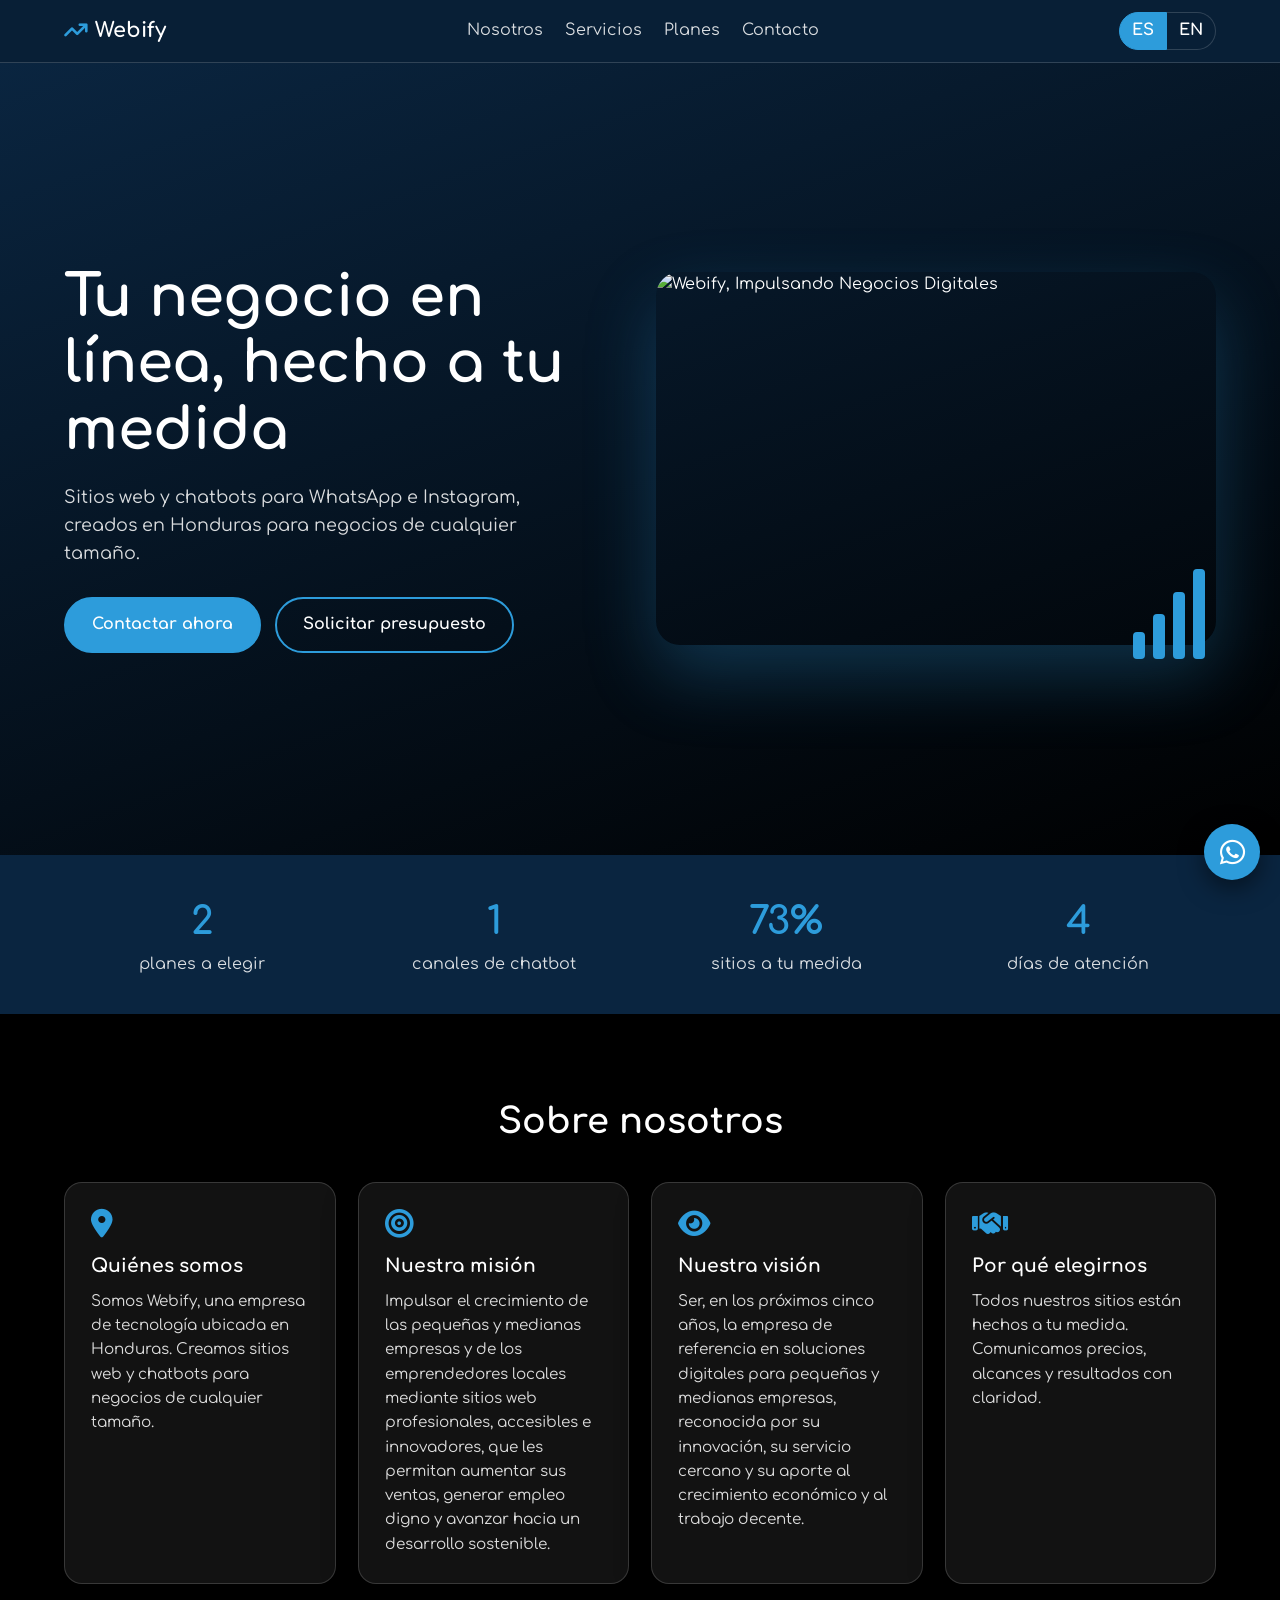
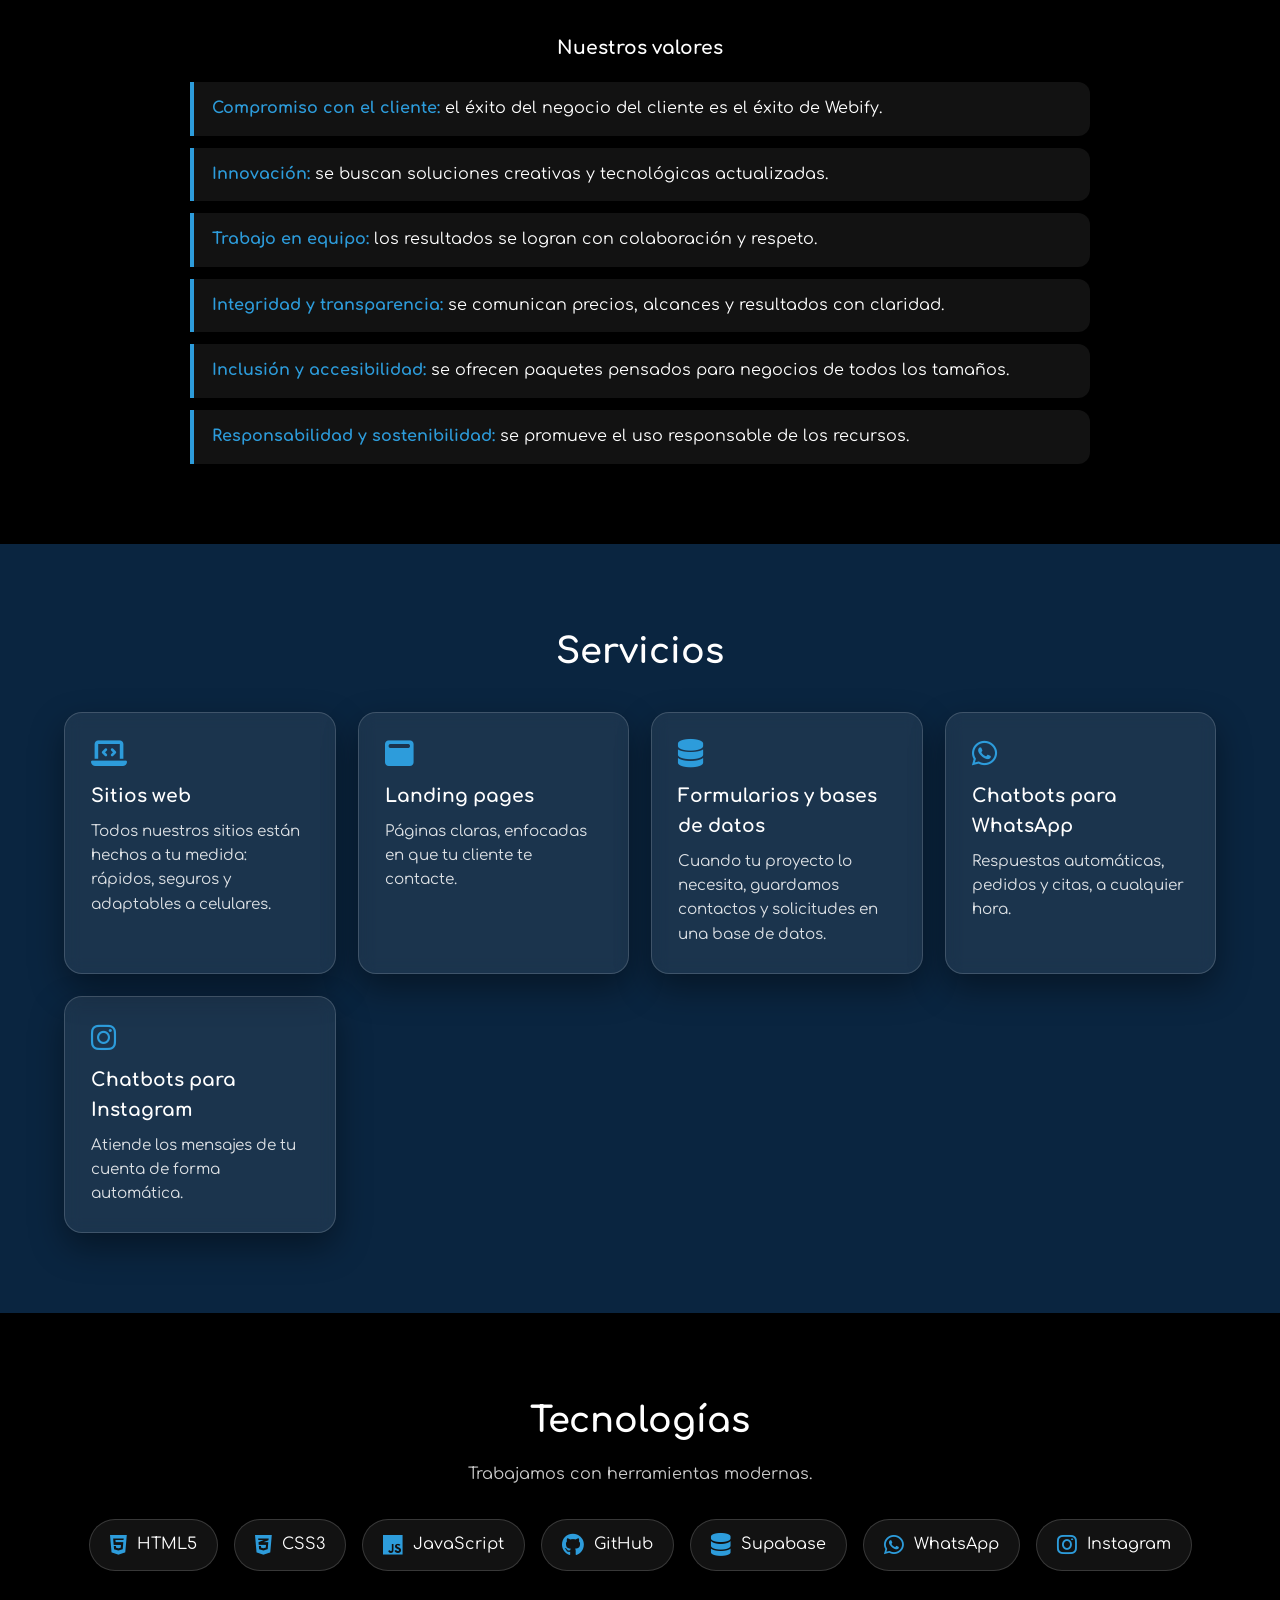
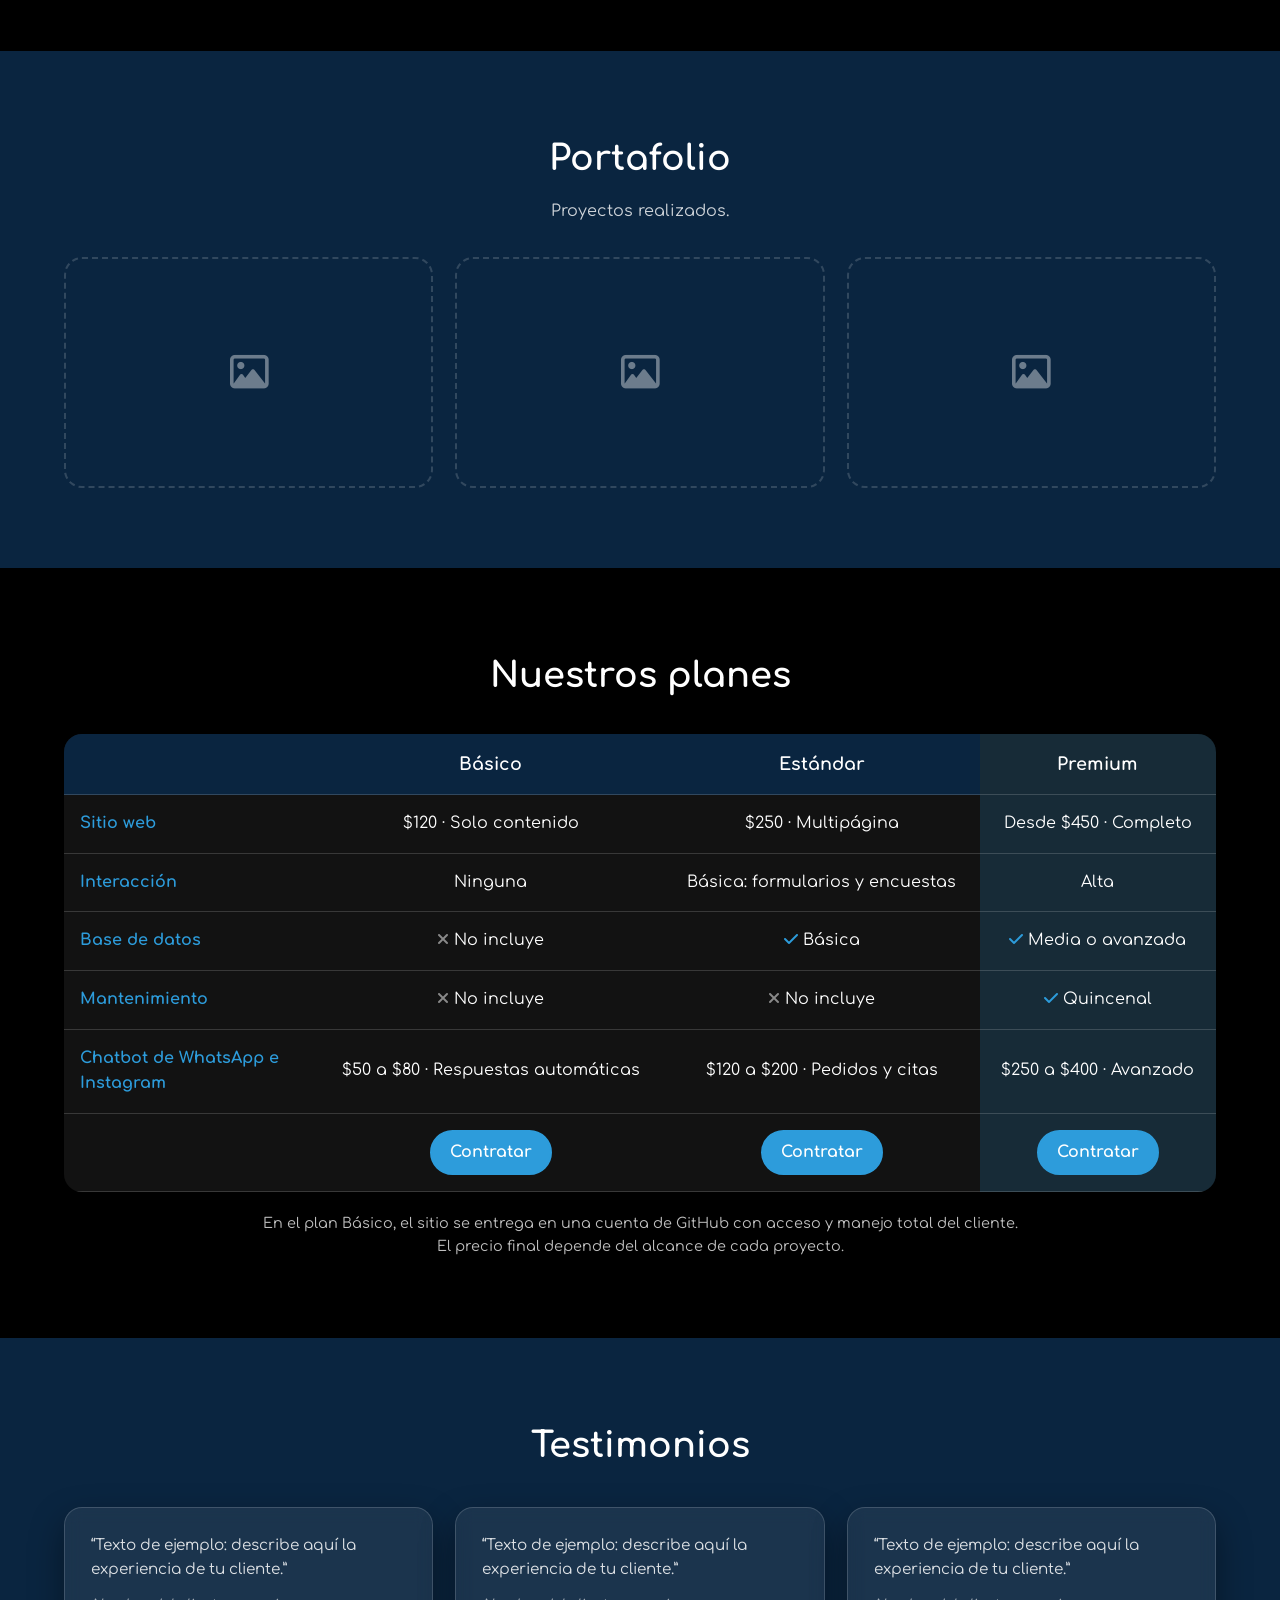
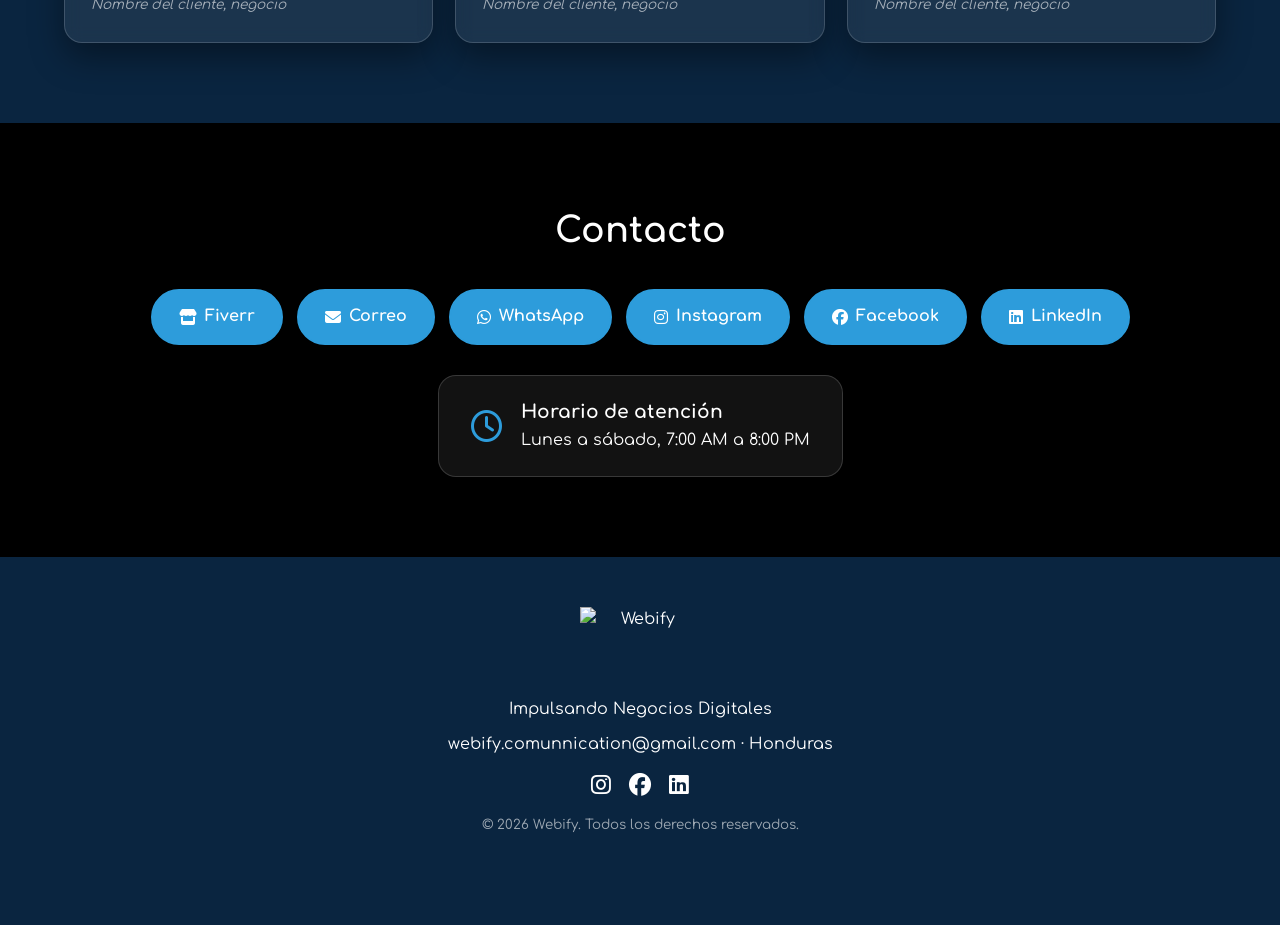
==== index.html @ 051284b3 "Add files via upload" ====
<!DOCTYPE html>
<html lang="es">
<head>
<meta charset="utf-8">
<meta name="viewport" content="width=device-width, initial-scale=1">
<title>Webify | Sitios web y chatbots en Honduras</title>
<meta name="description" content="Webify crea sitios web a tu medida y chatbots para WhatsApp e Instagram. Empresa ubicada en Honduras.">
<link rel="preconnect" href="https://fonts.googleapis.com">
<link href="https://fonts.googleapis.com/css2?family=Comfortaa:wght@400;600;700&display=swap" rel="stylesheet">
<link rel="stylesheet" href="https://cdnjs.cloudflare.com/ajax/libs/font-awesome/6.5.1/css/all.min.css">
<link rel="stylesheet" href="style.css">
</head>
<body>

<header class="nav">
  <a href="#inicio" class="brand">
    <!-- LOGO SECUNDARIO: reemplazar por assets/logo-small.png (fondo transparente) -->
    <i class="fa-solid fa-arrow-trend-up"></i> Webify
  </a>
  <nav>
    <a href="#nosotros" data-i="n1">Nosotros</a>
    <a href="#servicios" data-i="n2">Servicios</a>
    <a href="#planes" data-i="n3">Planes</a>
    <a href="#contacto" data-i="n4">Contacto</a>
  </nav>
  <div class="lang" role="group" aria-label="Idioma / Language">
    <button data-lang="es" class="on">ES</button><button data-lang="en">EN</button>
  </div>
</header>

<main>
<!-- HERO -->
<section id="inicio" class="hero">
  <div class="hero-text">
    <h1 data-i="h1">Tu negocio en línea, hecho a tu medida</h1>
    <p data-i="h2">Sitios web y chatbots para WhatsApp e Instagram, creados en Honduras para negocios de cualquier tamaño.</p>
    <div class="cta">
      <a class="btn" href="#contacto" data-i="b1">Contactar ahora</a>
      <a class="btn ghost" href="#planes" data-i="b2">Solicitar presupuesto</a>
    </div>
  </div>
  <div class="hero-art">
    <!-- LOGO PRINCIPAL: reemplazar assets/logo.png si cambia el logo -->
    <img class="logo float" src="assets/logo.png" alt="Webify, Impulsando Negocios Digitales" width="560" height="373">
    <div class="bars" aria-hidden="true"><i></i><i></i><i></i><i></i></div>
    <!-- IMAGEN PROMOCIONAL: opcional, colocar en assets/promo.png -->
  </div>
</section>

<section class="stats">
  <div><b data-count="3">0</b><span data-i="c1">planes a elegir</span></div>
  <div><b data-count="2">0</b><span data-i="c2">canales de chatbot</span></div>
  <div><b data-count="100" data-suf="%">0</b><span data-i="c3">sitios a tu medida</span></div>
  <div><b data-count="6">0</b><span data-i="c4">días de atención</span></div>
</section>

<!-- SOBRE NOSOTROS -->
<section id="nosotros" class="sec">
  <h2 data-i="a0">Sobre nosotros</h2>
  <div class="grid">
    <article class="card glass reveal"><i class="fa-solid fa-location-dot"></i><h3 data-i="a1">Quiénes somos</h3><p data-i="a1p">Somos Webify, una empresa de tecnología ubicada en Honduras. Creamos sitios web y chatbots para negocios de cualquier tamaño.</p></article>
    <article class="card glass reveal"><i class="fa-solid fa-bullseye"></i><h3 data-i="a2">Nuestra misión</h3><p data-i="a2p">Impulsar el crecimiento de las pequeñas y medianas empresas y de los emprendedores locales mediante sitios web profesionales, accesibles e innovadores, que les permitan aumentar sus ventas, generar empleo digno y avanzar hacia un desarrollo sostenible.</p></article>
    <article class="card glass reveal"><i class="fa-solid fa-eye"></i><h3 data-i="a3">Nuestra visión</h3><p data-i="a3p">Ser, en los próximos cinco años, la empresa de referencia en soluciones digitales para pequeñas y medianas empresas, reconocida por su innovación, su servicio cercano y su aporte al crecimiento económico y al trabajo decente.</p></article>
    <article class="card glass reveal"><i class="fa-solid fa-handshake"></i><h3 data-i="a4">Por qué elegirnos</h3><p data-i="a4p">Todos nuestros sitios están hechos a tu medida. Comunicamos precios, alcances y resultados con claridad.</p></article>
  </div>
  <h3 class="sub" data-i="v0">Nuestros valores</h3>
  <ul class="values reveal">
    <li data-i="v1"><b>Compromiso con el cliente:</b> el éxito del negocio del cliente es el éxito de Webify.</li>
    <li data-i="v2"><b>Innovación:</b> se buscan soluciones creativas y tecnológicas actualizadas.</li>
    <li data-i="v3"><b>Trabajo en equipo:</b> los resultados se logran con colaboración y respeto.</li>
    <li data-i="v4"><b>Integridad y transparencia:</b> se comunican precios, alcances y resultados con claridad.</li>
    <li data-i="v5"><b>Inclusión y accesibilidad:</b> se ofrecen paquetes pensados para negocios de todos los tamaños.</li>
    <li data-i="v6"><b>Responsabilidad y sostenibilidad:</b> se promueve el uso responsable de los recursos.</li>
  </ul>
</section>

<!-- SERVICIOS -->
<section id="servicios" class="sec alt">
  <h2 data-i="s0">Servicios</h2>
  <div class="grid">
    <article class="card glass reveal"><i class="fa-solid fa-laptop-code"></i><h3 data-i="s1">Sitios web</h3><p data-i="s1p">Todos nuestros sitios están hechos a tu medida: rápidos, seguros y adaptables a celulares.</p></article>
    <article class="card glass reveal"><i class="fa-solid fa-window-maximize"></i><h3 data-i="s2">Landing pages</h3><p data-i="s2p">Páginas claras, enfocadas en que tu cliente te contacte.</p></article>
    <article class="card glass reveal"><i class="fa-solid fa-database"></i><h3 data-i="s3">Formularios y bases de datos</h3><p data-i="s3p">Cuando tu proyecto lo necesita, guardamos contactos y solicitudes en una base de datos.</p></article>
    <article class="card glass reveal"><i class="fa-brands fa-whatsapp"></i><h3 data-i="s4">Chatbots para WhatsApp</h3><p data-i="s4p">Respuestas automáticas, pedidos y citas, a cualquier hora.</p></article>
    <article class="card glass reveal"><i class="fa-brands fa-instagram"></i><h3 data-i="s5">Chatbots para Instagram</h3><p data-i="s5p">Atiende los mensajes de tu cuenta de forma automática.</p></article>
  </div>
</section>

<!-- TECNOLOGÍAS -->
<section class="sec">
  <h2 data-i="t0">Tecnologías</h2>
  <p class="lead" data-i="t1">Trabajamos con herramientas modernas.</p>
  <div class="tech reveal">
    <span><i class="fa-brands fa-html5"></i>HTML5</span><span><i class="fa-brands fa-css3-alt"></i>CSS3</span>
    <span><i class="fa-brands fa-js"></i>JavaScript</span><span><i class="fa-brands fa-github"></i>GitHub</span>
    <span><i class="fa-solid fa-database"></i>Supabase</span><span><i class="fa-brands fa-whatsapp"></i>WhatsApp</span>
    <span><i class="fa-brands fa-instagram"></i>Instagram</span>
  </div>
</section>

<!-- PORTAFOLIO -->
<section class="sec alt">
  <h2 data-i="p0">Portafolio</h2>
  <p class="lead" data-i="p1">Proyectos realizados.</p>
  <div class="grid g3">
    <!-- CAPTURAS DE PANTALLA: reemplazar assets/project1.png, project2.png, project3.png -->
    <figure class="shot reveal"><i class="fa-regular fa-image"></i><img src="assets/project1.png" alt="Proyecto 1" loading="lazy" onerror="this.remove()"></figure>
    <figure class="shot reveal"><i class="fa-regular fa-image"></i><img src="assets/project2.png" alt="Proyecto 2" loading="lazy" onerror="this.remove()"></figure>
    <figure class="shot reveal"><i class="fa-regular fa-image"></i><img src="assets/project3.png" alt="Proyecto 3" loading="lazy" onerror="this.remove()"></figure>
  </div>
</section>

<!-- PLANES -->
<section id="planes" class="sec">
  <h2 data-i="pl0">Nuestros planes</h2>
  <div class="scroll reveal">
  <table class="plans">
    <thead><tr><th></th><th data-i="pb">Básico</th><th data-i="ps">Estándar</th><th data-i="pp">Premium</th></tr></thead>
    <tbody>
      <tr><th data-i="r1">Sitio web</th><td data-i="r11">$120 · Solo contenido</td><td data-i="r12">$250 · Multipágina</td><td data-i="r13">Desde $450 · Completo</td></tr>
      <tr><th data-i="r2">Interacción</th><td data-i="r21">Ninguna</td><td data-i="r22">Básica: formularios y encuestas</td><td data-i="r23">Alta</td></tr>
      <tr><th data-i="r3">Base de datos</th><td data-i="r31"><i class="fa-solid fa-xmark"></i> No incluye</td><td data-i="r32"><i class="fa-solid fa-check"></i> Básica</td><td data-i="r33"><i class="fa-solid fa-check"></i> Media o avanzada</td></tr>
      <tr><th data-i="r4">Mantenimiento</th><td data-i="r41"><i class="fa-solid fa-xmark"></i> No incluye</td><td data-i="r42"><i class="fa-solid fa-xmark"></i> No incluye</td><td data-i="r43"><i class="fa-solid fa-check"></i> Quincenal</td></tr>
      <tr><th data-i="r5">Chatbot de WhatsApp e Instagram</th><td data-i="r51">$50 a $80 · Respuestas automáticas</td><td data-i="r52">$120 a $200 · Pedidos y citas</td><td data-i="r53">$250 a $400 · Avanzado</td></tr>
      <tr><th></th><td><a class="btn sm" href="https://www.fiverr.com/webify_hn" data-i="hire">Contratar</a></td><td><a class="btn sm" href="https://www.fiverr.com/webify_hn" data-i="hire">Contratar</a></td><td><a class="btn sm" href="https://www.fiverr.com/webify_hn" data-i="hire">Contratar</a></td></tr>
    </tbody>
  </table>
  </div>
  <p class="note" data-i="pn">En el plan Básico, el sitio se entrega en una cuenta de GitHub con acceso y manejo total del cliente. El precio final depende del alcance de cada proyecto.</p>
</section>

<!-- TESTIMONIOS: reemplazar por testimonios reales -->
<section class="sec alt">
  <h2 data-i="q0">Testimonios</h2>
  <div class="grid g3">
    <blockquote class="card glass reveal"><p data-i="q1">“Texto de ejemplo: describe aquí la experiencia de tu cliente.”</p><cite>Nombre del cliente, negocio</cite></blockquote>
    <blockquote class="card glass reveal"><p data-i="q1">“Texto de ejemplo: describe aquí la experiencia de tu cliente.”</p><cite>Nombre del cliente, negocio</cite></blockquote>
    <blockquote class="card glass reveal"><p data-i="q1">“Texto de ejemplo: describe aquí la experiencia de tu cliente.”</p><cite>Nombre del cliente, negocio</cite></blockquote>
  </div>
</section>

<!-- CONTACTO -->
<section id="contacto" class="sec">
  <h2 data-i="k0">Contacto</h2>
  <div class="links reveal">
    <!-- Reemplazar los enlaces marcados con XXXX o "usuario" -->
    <a class="btn" href="https://www.fiverr.com/webify_hn"><i class="fa-solid fa-store"></i> Fiverr</a>
    <a class="btn" href="mailto:webify.comunnication@gmail.com"><i class="fa-solid fa-envelope"></i> Correo</a>
    <a class="btn" href="https://wa.me/XXXXXXXXXX"><i class="fa-brands fa-whatsapp"></i> WhatsApp</a>
    <a class="btn" href="https://instagram.com/usuario"><i class="fa-brands fa-instagram"></i> Instagram</a>
    <a class="btn" href="https://facebook.com/usuario"><i class="fa-brands fa-facebook"></i> Facebook</a>
    <a class="btn" href="https://linkedin.com/company/usuario"><i class="fa-brands fa-linkedin"></i> LinkedIn</a>
  </div>
  <div class="hours glass reveal"><i class="fa-regular fa-clock"></i><div><h3 data-i="k1">Horario de atención</h3><p data-i="k2">Lunes a sábado, 7:00 AM a 8:00 PM</p></div></div>
</section>
</main>

<footer>
  <img src="assets/logo.png" alt="Webify" width="120" height="80">
  <p data-i="f1">Impulsando Negocios Digitales</p>
  <p>webify.comunnication@gmail.com · Honduras</p>
  <p class="soc"><a href="https://instagram.com/usuario" aria-label="Instagram"><i class="fa-brands fa-instagram"></i></a><a href="https://facebook.com/usuario" aria-label="Facebook"><i class="fa-brands fa-facebook"></i></a><a href="https://linkedin.com/company/usuario" aria-label="LinkedIn"><i class="fa-brands fa-linkedin"></i></a></p>
  <small data-i="f2">© 2026 Webify. Todos los derechos reservados.</small>
</footer>

<a class="wa" href="https://wa.me/XXXXXXXXXX" aria-label="WhatsApp"><i class="fa-brands fa-whatsapp"></i></a>
<button id="top" aria-label="Volver arriba"><i class="fa-solid fa-chevron-up"></i></button>
<script src="script.js"></script>
</body>
</html>
---- style.css ----
/* Webify | paleta: negro, azul oscuro, azul claro, blanco */
:root { --black:#000000; --navy:#0A2540; --blue:#2D9CDB; --white:#FFFFFF; --glass:rgba(255,255,255,.07); --line:rgba(255,255,255,.16); }
* { box-sizing:border-box; margin:0; padding:0; }
html { scroll-behavior:smooth; scroll-padding-top:70px; }
body { font-family:'Comfortaa',sans-serif; background:var(--black); color:var(--white); line-height:1.6; overflow-x:hidden; }
img { max-width:100%; height:auto; display:block; }
a { color:inherit; text-decoration:none; }
:focus-visible { outline:3px solid var(--blue); outline-offset:3px; }

/* Barra superior */
.nav { position:sticky; top:0; z-index:50; display:flex; align-items:center; justify-content:space-between; gap:16px; padding:12px 5%; background:rgba(10,37,64,.85); backdrop-filter:blur(10px); border-bottom:1px solid var(--line); }
.brand { font-weight:700; font-size:1.3rem; display:flex; align-items:center; gap:8px; }
.brand i { color:var(--blue); }
.nav nav { display:flex; gap:22px; }
.nav nav a { opacity:.85; transition:color .2s, opacity .2s; }
.nav nav a:hover { color:var(--blue); opacity:1; }
.lang button { font:inherit; font-weight:700; background:none; color:var(--white); border:1px solid var(--line); padding:5px 12px; cursor:pointer; transition:background .2s; }
.lang button:first-child { border-radius:20px 0 0 20px; } .lang button:last-child { border-radius:0 20px 20px 0; border-left:0; }
.lang .on, .lang button:hover { background:var(--blue); border-color:var(--blue); }

/* Hero: las barras del logo suben una sola vez al cargar */
.hero { display:grid; grid-template-columns:1.1fr 1fr; align-items:center; gap:40px; min-height:88vh; padding:60px 5%; background:linear-gradient(160deg,var(--navy) 0%,var(--black) 100%); }
.hero h1 { font-size:clamp(2rem,4.6vw,3.6rem); line-height:1.15; margin-bottom:20px; }
.hero p { max-width:52ch; font-size:1.1rem; opacity:.85; margin-bottom:30px; }
.cta { display:flex; flex-wrap:wrap; gap:14px; }
.hero-art { position:relative; display:flex; justify-content:center; }
.logo { border-radius:24px; box-shadow:0 30px 70px rgba(45,156,219,.28); }
.float { animation:float 6s ease-in-out infinite; }
@keyframes float { 50% { transform:translateY(-12px); } }
.bars { position:absolute; right:2%; bottom:-14px; display:flex; align-items:flex-end; gap:8px; height:90px; }
.bars i { width:12px; background:var(--blue); border-radius:4px; transform-origin:bottom; animation:rise 1.2s cubic-bezier(.2,.8,.2,1) backwards; }
.bars i:nth-child(1){height:30%;animation-delay:.2s} .bars i:nth-child(2){height:50%;animation-delay:.4s} .bars i:nth-child(3){height:75%;animation-delay:.6s} .bars i:nth-child(4){height:100%;animation-delay:.8s}
@keyframes rise { from { transform:scaleY(0); } }

/* Botones */
.btn { display:inline-flex; align-items:center; gap:8px; padding:13px 26px; border-radius:30px; font-weight:700; background:var(--blue); color:var(--white); border:2px solid var(--blue); transition:transform .2s, box-shadow .2s, background .2s; }
.btn:hover { transform:translateY(-3px); box-shadow:0 10px 24px rgba(45,156,219,.4); }
.btn.ghost { background:transparent; } .btn.ghost:hover { background:var(--blue); }
.btn.sm { padding:8px 18px; }

/* Cifras */
.stats { display:grid; grid-template-columns:repeat(4,1fr); gap:16px; padding:36px 5%; background:var(--navy); text-align:center; }
.stats b { display:block; font-size:2.4rem; color:var(--blue); }
.stats span { opacity:.85; }

/* Secciones */
.sec { padding:80px 5%; } .sec.alt { background:var(--navy); }
.sec h2 { font-size:clamp(1.6rem,3vw,2.2rem); margin-bottom:12px; text-align:center; }
.lead { text-align:center; opacity:.8; margin-bottom:32px; }
.sub { margin:50px 0 18px; text-align:center; }
.grid { display:grid; grid-template-columns:repeat(auto-fit,minmax(250px,1fr)); gap:22px; margin-top:32px; }
.grid.g3 { grid-template-columns:repeat(auto-fit,minmax(280px,1fr)); }
.glass { background:var(--glass); border:1px solid var(--line); border-radius:18px; backdrop-filter:blur(8px); }
.card { padding:26px; box-shadow:0 14px 34px rgba(0,0,0,.4); transition:transform .25s, border-color .25s; }
.card:hover { transform:translateY(-6px); border-color:var(--blue); }
.card > i { font-size:1.8rem; color:var(--blue); margin-bottom:14px; }
.card h3 { margin-bottom:8px; } .card p, .card cite { opacity:.85; font-size:.95rem; }
.card cite { display:block; margin-top:12px; font-size:.85rem; opacity:.6; }
.values { list-style:none; max-width:900px; margin:0 auto; display:grid; gap:12px; }
.values li { padding:14px 18px; border-left:4px solid var(--blue); background:var(--glass); border-radius:0 12px 12px 0; }
.values b { color:var(--blue); }

/* Tecnologías y portafolio */
.tech { display:flex; flex-wrap:wrap; justify-content:center; gap:16px; }
.tech span { display:flex; align-items:center; gap:10px; padding:12px 20px; border:1px solid var(--line); border-radius:30px; background:var(--glass); transition:transform .2s; }
.tech span:hover { transform:scale(1.07); } .tech i { color:var(--blue); font-size:1.4rem; }
.shot { position:relative; aspect-ratio:16/10; border:2px dashed var(--line); border-radius:18px; overflow:hidden; display:grid; place-items:center; }
.shot > i { font-size:2.4rem; opacity:.4; } .shot img { position:absolute; inset:0; width:100%; height:100%; object-fit:cover; transition:transform .4s; }
.shot:hover img { transform:scale(1.05); }

/* Tabla de planes */
.scroll { overflow-x:auto; margin-top:30px; }
.plans { width:100%; min-width:680px; border-collapse:collapse; background:var(--glass); border-radius:18px; overflow:hidden; }
.plans th, .plans td { padding:16px; border-bottom:1px solid var(--line); text-align:center; }
.plans thead th { background:var(--navy); font-size:1.1rem; }
.plans tbody th { text-align:left; color:var(--blue); width:22%; }
.plans .fa-check { color:var(--blue); } .plans .fa-xmark { opacity:.5; }
.plans td:nth-child(4), .plans thead th:nth-child(4) { background:rgba(45,156,219,.18); }
.note { max-width:760px; margin:20px auto 0; text-align:center; opacity:.75; font-size:.9rem; }

/* Contacto */
.links { display:flex; flex-wrap:wrap; justify-content:center; gap:14px; margin:30px 0; }
.hours { display:flex; align-items:center; gap:18px; width:fit-content; margin:0 auto; padding:22px 32px; }
.hours > i { font-size:2rem; color:var(--blue); }

footer { text-align:center; padding:50px 5% 90px; background:var(--navy); display:grid; gap:10px; justify-items:center; }
footer small { opacity:.6; } .soc { display:flex; gap:18px; font-size:1.4rem; } .soc a:hover { color:var(--blue); }

/* Botones flotantes */
.wa { position:fixed; right:20px; bottom:20px; z-index:60; width:56px; height:56px; border-radius:50%; background:var(--blue); display:grid; place-items:center; font-size:1.8rem; box-shadow:0 8px 24px rgba(0,0,0,.5); transition:transform .2s; }
.wa:hover { transform:scale(1.1); }
#top { position:fixed; right:26px; bottom:90px; z-index:60; width:44px; height:44px; border-radius:50%; border:1px solid var(--line); background:var(--navy); color:var(--white); cursor:pointer; opacity:0; pointer-events:none; transition:opacity .3s; }
#top.show { opacity:1; pointer-events:auto; }

/* Aparición al hacer scroll */
.reveal { opacity:0; transform:translateY(24px); transition:opacity .7s, transform .7s; }
.reveal.in { opacity:1; transform:none; }

@media (max-width:820px) {
  .nav nav { display:none; }
  .hero { grid-template-columns:1fr; text-align:center; min-height:auto; } .hero p { margin-inline:auto; } .cta { justify-content:center; }
  .stats { grid-template-columns:repeat(2,1fr); }
}
@media (prefers-reduced-motion:reduce) {
  *, *::before, *::after { animation:none !important; transition:none !important; scroll-behavior:auto !important; }
  .reveal { opacity:1; transform:none; }
}
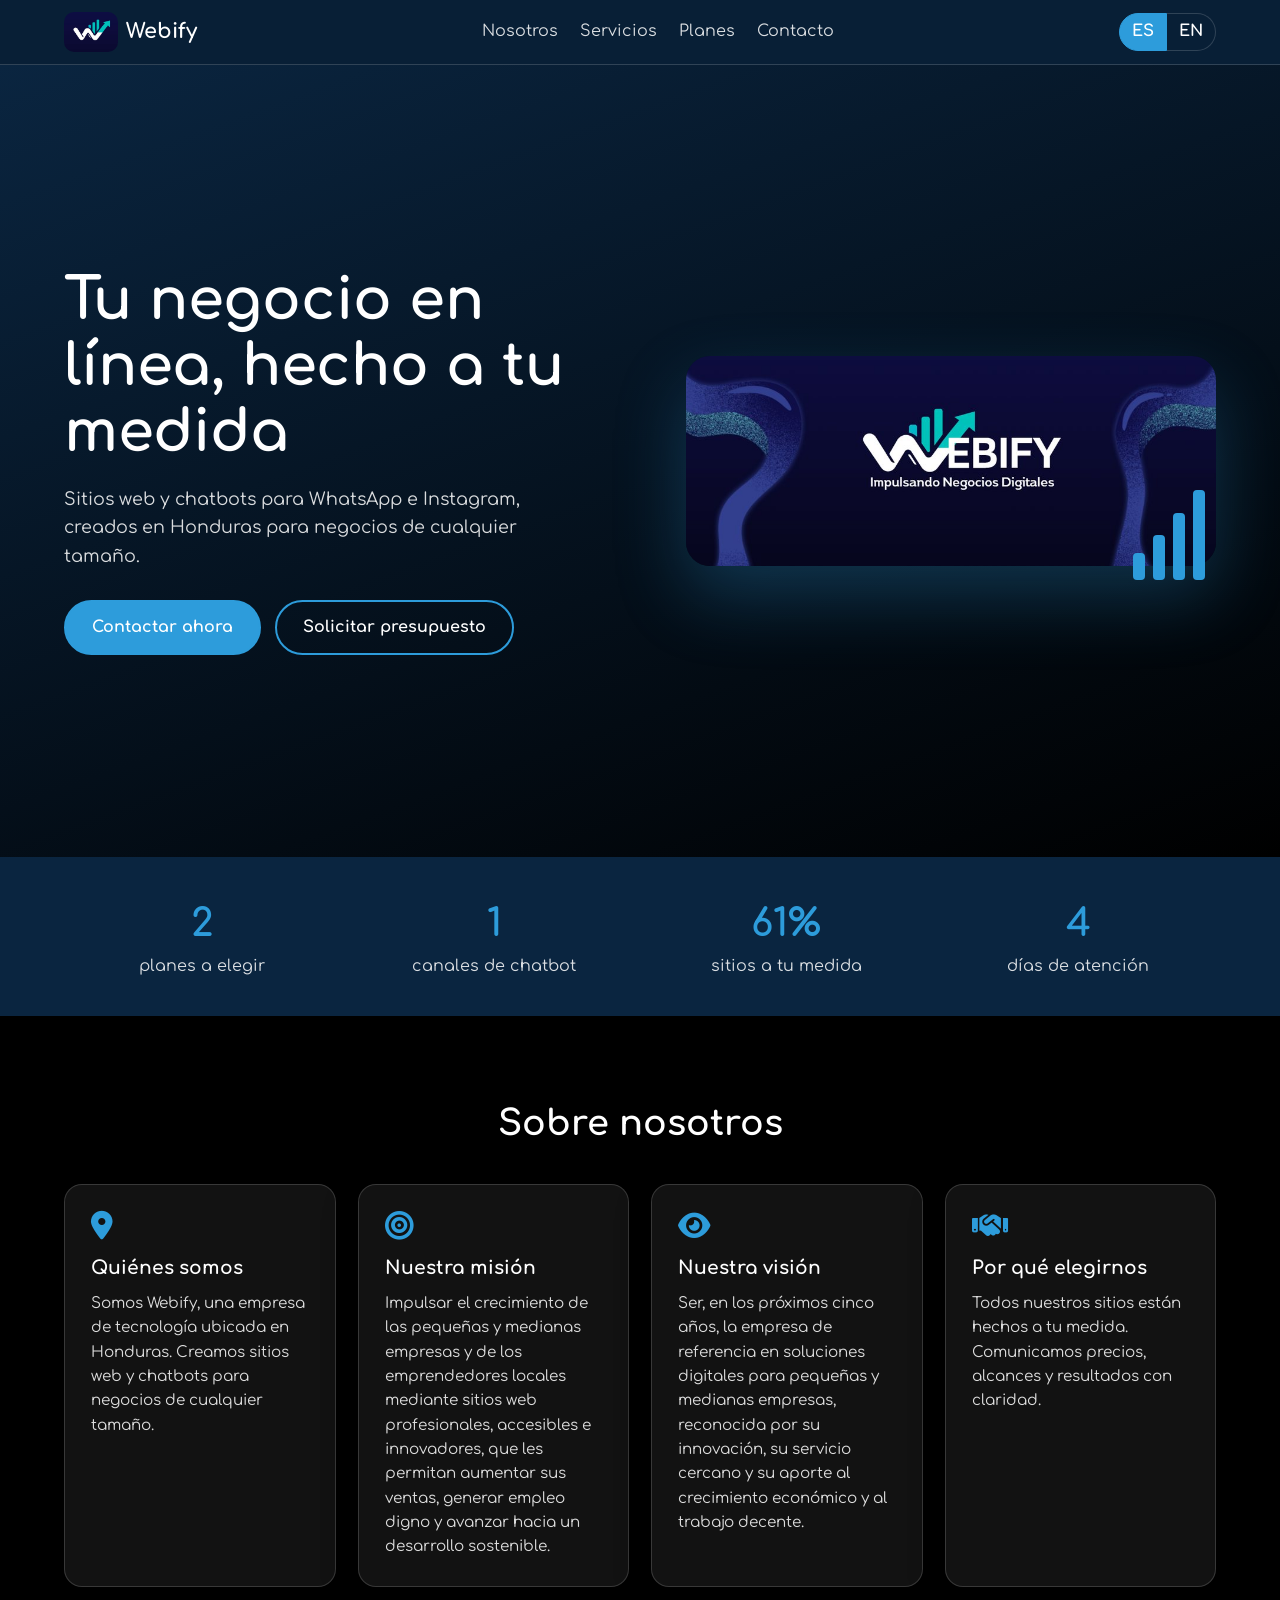
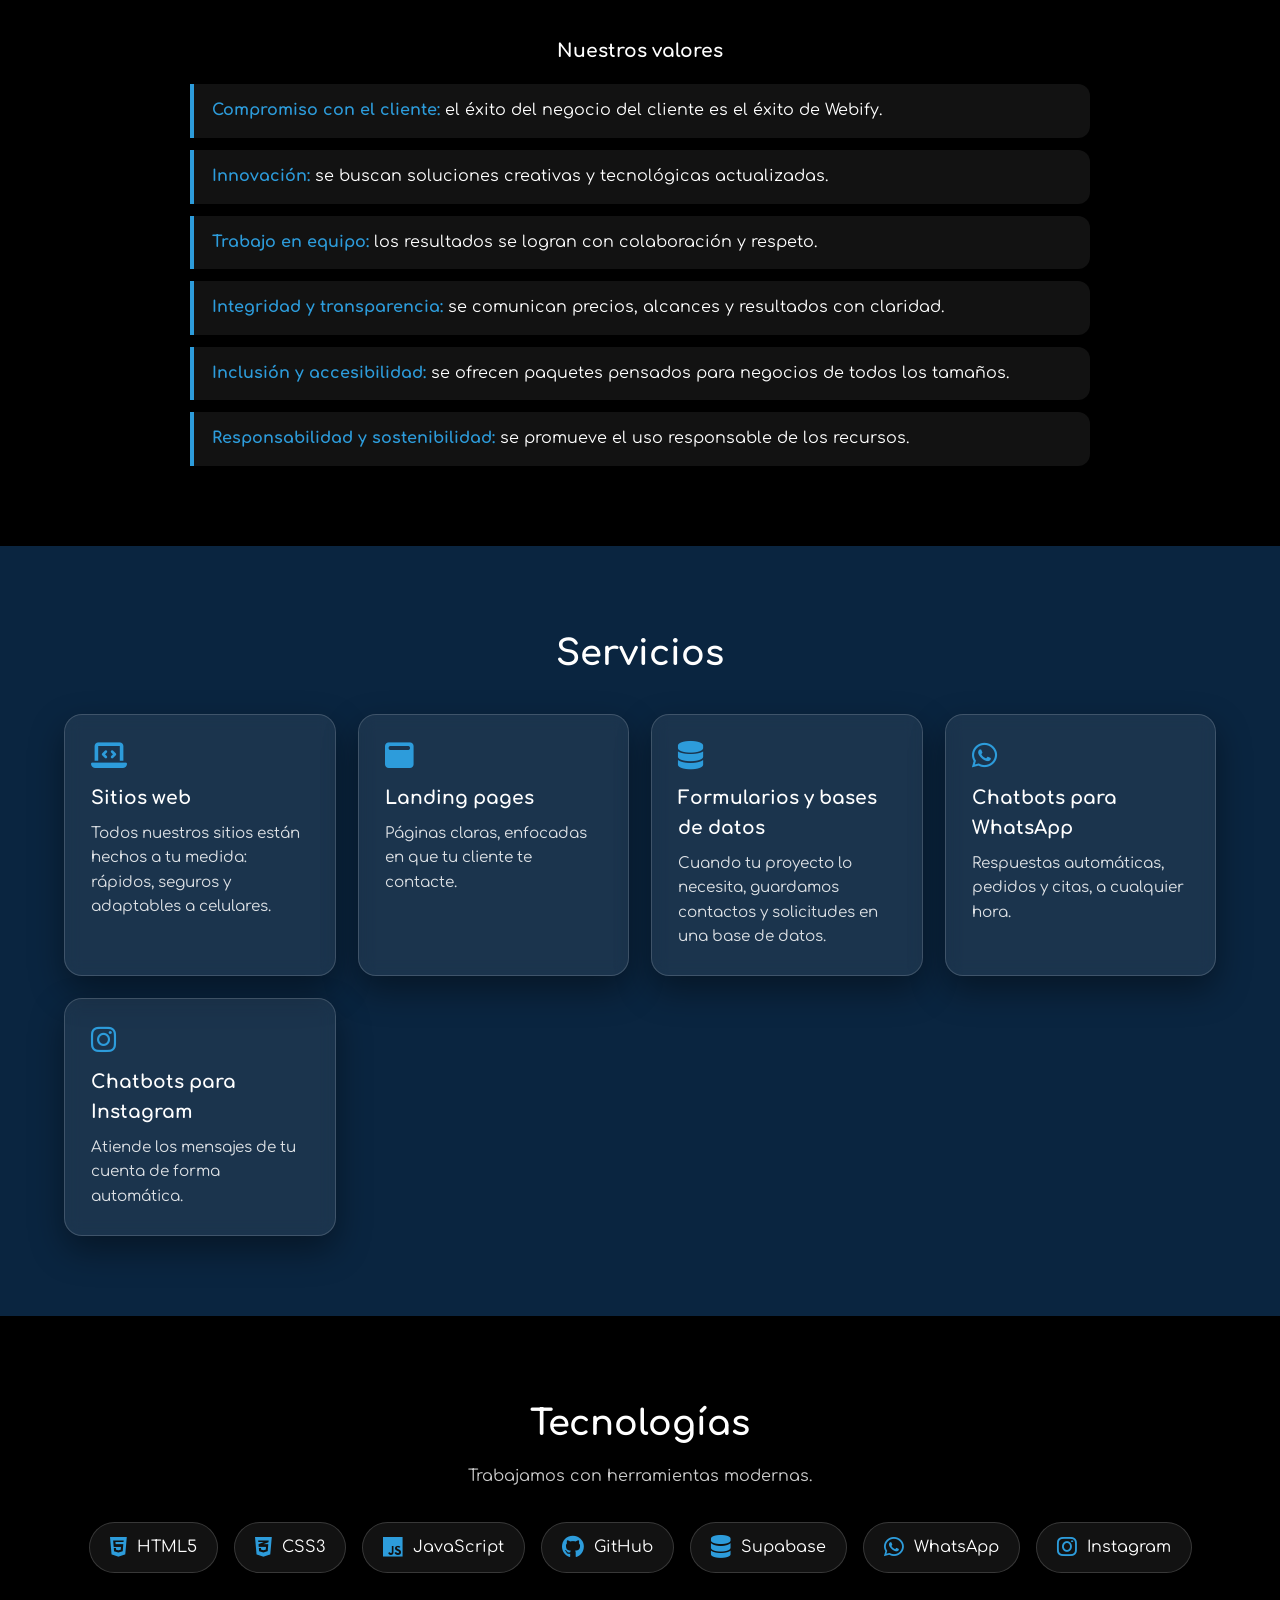
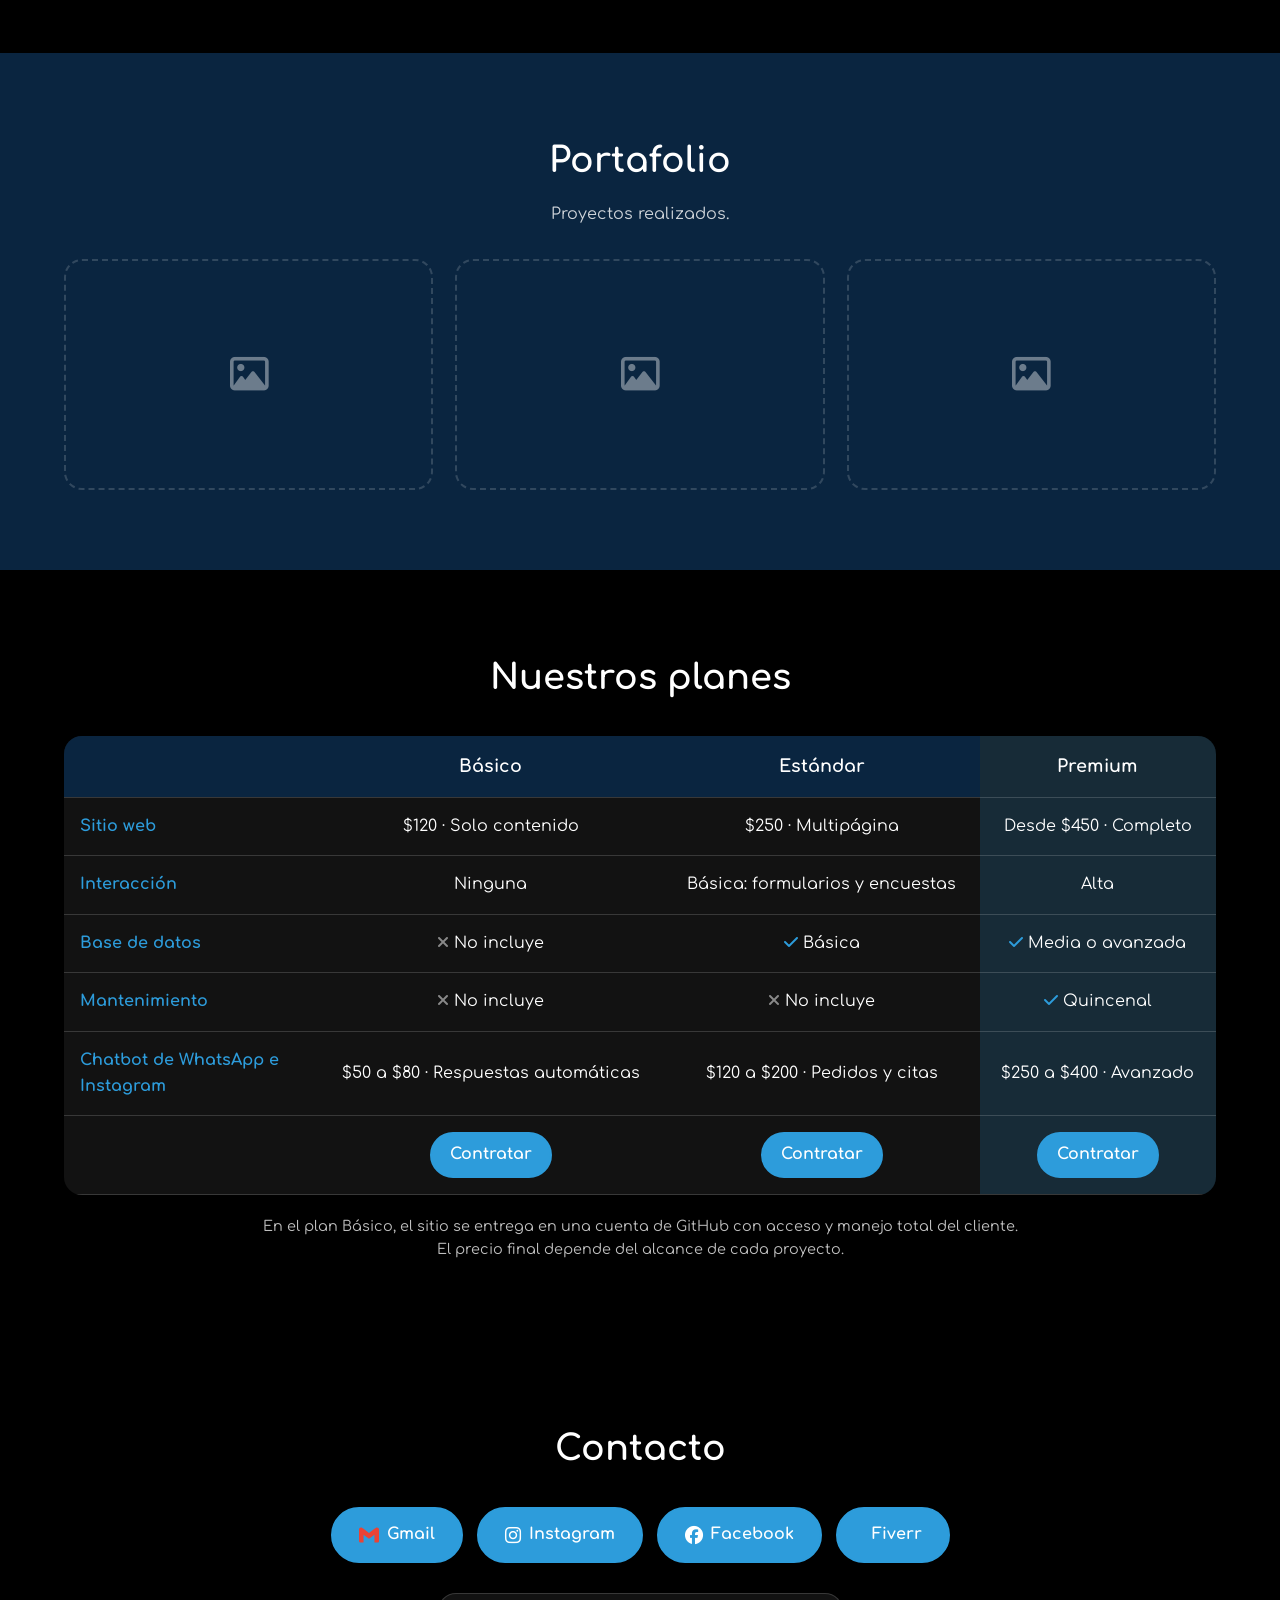
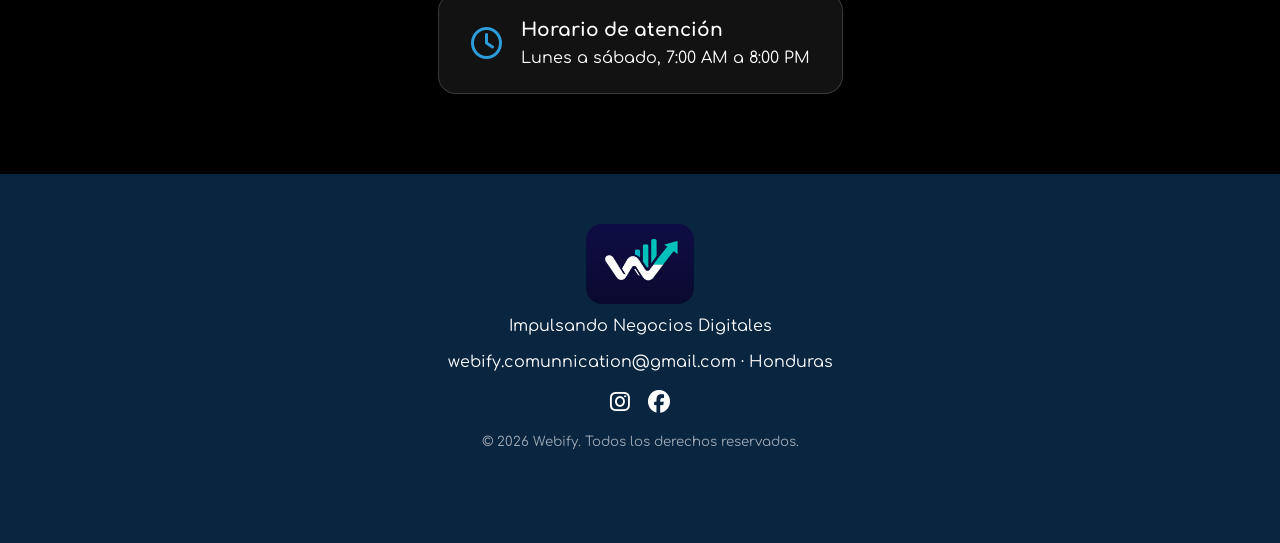
==== commit 215d71f2: "Add files via upload" ====
--- a/index.html
+++ b/index.html
@@ -14,8 +14,8 @@
 
 <header class="nav">
   <a href="#inicio" class="brand">
-    <!-- LOGO SECUNDARIO: reemplazar por assets/logo-small.png (fondo transparente) -->
-    <i class="fa-solid fa-arrow-trend-up"></i> Webify
+    <!-- LOGO SECUNDARIO: está incrustado en style.css (--logo-icon) -->
+    <span class="logo-icon" role="img" aria-label="Logo de Webify"></span> Webify
   </a>
   <nav>
     <a href="#nosotros" data-i="n1">Nosotros</a>
@@ -40,8 +40,8 @@
     </div>
   </div>
   <div class="hero-art">
-    <!-- LOGO PRINCIPAL: reemplazar assets/logo.png si cambia el logo -->
-    <img class="logo float" src="assets/logo.png" alt="Webify, Impulsando Negocios Digitales" width="560" height="373">
+    <!-- LOGO PRINCIPAL: está incrustado en style.css (--logo-banner) -->
+    <div class="logo float" role="img" aria-label="Webify, Impulsando Negocios Digitales"></div>
     <div class="bars" aria-hidden="true"><i></i><i></i><i></i><i></i></div>
     <!-- IMAGEN PROMOCIONAL: opcional, colocar en assets/promo.png -->
   </div>
@@ -122,48 +122,34 @@
       <tr><th data-i="r3">Base de datos</th><td data-i="r31"><i class="fa-solid fa-xmark"></i> No incluye</td><td data-i="r32"><i class="fa-solid fa-check"></i> Básica</td><td data-i="r33"><i class="fa-solid fa-check"></i> Media o avanzada</td></tr>
       <tr><th data-i="r4">Mantenimiento</th><td data-i="r41"><i class="fa-solid fa-xmark"></i> No incluye</td><td data-i="r42"><i class="fa-solid fa-xmark"></i> No incluye</td><td data-i="r43"><i class="fa-solid fa-check"></i> Quincenal</td></tr>
       <tr><th data-i="r5">Chatbot de WhatsApp e Instagram</th><td data-i="r51">$50 a $80 · Respuestas automáticas</td><td data-i="r52">$120 a $200 · Pedidos y citas</td><td data-i="r53">$250 a $400 · Avanzado</td></tr>
-      <tr><th></th><td><a class="btn sm" href="https://www.fiverr.com/webify_hn" data-i="hire">Contratar</a></td><td><a class="btn sm" href="https://www.fiverr.com/webify_hn" data-i="hire">Contratar</a></td><td><a class="btn sm" href="https://www.fiverr.com/webify_hn" data-i="hire">Contratar</a></td></tr>
+      <tr><th></th><td><a class="btn sm" href="https://www.fiverr.com/s/Emrz7Rq" target="_blank" rel="noopener" data-i="hire">Contratar</a></td><td><a class="btn sm" href="https://www.fiverr.com/s/Emrz7Rq" target="_blank" rel="noopener" data-i="hire">Contratar</a></td><td><a class="btn sm" href="https://www.fiverr.com/s/Emrz7Rq" target="_blank" rel="noopener" data-i="hire">Contratar</a></td></tr>
     </tbody>
   </table>
   </div>
   <p class="note" data-i="pn">En el plan Básico, el sitio se entrega en una cuenta de GitHub con acceso y manejo total del cliente. El precio final depende del alcance de cada proyecto.</p>
 </section>
 
-<!-- TESTIMONIOS: reemplazar por testimonios reales -->
-<section class="sec alt">
-  <h2 data-i="q0">Testimonios</h2>
-  <div class="grid g3">
-    <blockquote class="card glass reveal"><p data-i="q1">“Texto de ejemplo: describe aquí la experiencia de tu cliente.”</p><cite>Nombre del cliente, negocio</cite></blockquote>
-    <blockquote class="card glass reveal"><p data-i="q1">“Texto de ejemplo: describe aquí la experiencia de tu cliente.”</p><cite>Nombre del cliente, negocio</cite></blockquote>
-    <blockquote class="card glass reveal"><p data-i="q1">“Texto de ejemplo: describe aquí la experiencia de tu cliente.”</p><cite>Nombre del cliente, negocio</cite></blockquote>
-  </div>
-</section>
-
 <!-- CONTACTO -->
 <section id="contacto" class="sec">
   <h2 data-i="k0">Contacto</h2>
   <div class="links reveal">
-    <!-- Reemplazar los enlaces marcados con XXXX o "usuario" -->
-    <a class="btn" href="https://www.fiverr.com/webify_hn"><i class="fa-solid fa-store"></i> Fiverr</a>
-    <a class="btn" href="mailto:webify.comunnication@gmail.com"><i class="fa-solid fa-envelope"></i> Correo</a>
-    <a class="btn" href="https://wa.me/XXXXXXXXXX"><i class="fa-brands fa-whatsapp"></i> WhatsApp</a>
-    <a class="btn" href="https://instagram.com/usuario"><i class="fa-brands fa-instagram"></i> Instagram</a>
-    <a class="btn" href="https://facebook.com/usuario"><i class="fa-brands fa-facebook"></i> Facebook</a>
-    <a class="btn" href="https://linkedin.com/company/usuario"><i class="fa-brands fa-linkedin"></i> LinkedIn</a>
+    <a class="btn" href="mailto:webify.comunnication@gmail.com"><svg viewBox="0 0 24 24" aria-hidden="true"><path fill="#EA4335" d="M24 5.457v13.909c0 .904-.732 1.636-1.636 1.636h-3.819V11.73L12 16.64l-6.545-4.91v9.273H1.636A1.636 1.636 0 0 1 0 19.366V5.457c0-2.023 2.309-3.178 3.927-1.964L5.455 4.64 12 9.548l6.545-4.91 1.528-1.145C21.69 2.28 24 3.434 24 5.457z"/></svg> Gmail</a>
+    <a class="btn" href="https://www.instagram.com/webify_hn/" target="_blank" rel="noopener"><i class="fa-brands fa-instagram"></i> Instagram</a>
+    <a class="btn" href="https://www.facebook.com/profile.php?id=61597096731241" target="_blank" rel="noopener"><i class="fa-brands fa-facebook"></i> Facebook</a>
+    <a class="btn" href="https://www.fiverr.com/s/Emrz7Rq" target="_blank" rel="noopener"><i class="fa-brands fa-fiverr"></i> Fiverr</a>
   </div>
   <div class="hours glass reveal"><i class="fa-regular fa-clock"></i><div><h3 data-i="k1">Horario de atención</h3><p data-i="k2">Lunes a sábado, 7:00 AM a 8:00 PM</p></div></div>
 </section>
 </main>
 
 <footer>
-  <img src="assets/logo.png" alt="Webify" width="120" height="80">
+  <div class="logo-icon big" role="img" aria-label="Webify"></div>
   <p data-i="f1">Impulsando Negocios Digitales</p>
   <p>webify.comunnication@gmail.com · Honduras</p>
-  <p class="soc"><a href="https://instagram.com/usuario" aria-label="Instagram"><i class="fa-brands fa-instagram"></i></a><a href="https://facebook.com/usuario" aria-label="Facebook"><i class="fa-brands fa-facebook"></i></a><a href="https://linkedin.com/company/usuario" aria-label="LinkedIn"><i class="fa-brands fa-linkedin"></i></a></p>
+  <p class="soc"><a href="mailto:webify.comunnication@gmail.com" aria-label="Gmail"><svg viewBox="0 0 24 24" aria-hidden="true"><path fill="#EA4335" d="M24 5.457v13.909c0 .904-.732 1.636-1.636 1.636h-3.819V11.73L12 16.64l-6.545-4.91v9.273H1.636A1.636 1.636 0 0 1 0 19.366V5.457c0-2.023 2.309-3.178 3.927-1.964L5.455 4.64 12 9.548l6.545-4.91 1.528-1.145C21.69 2.28 24 3.434 24 5.457z"/></svg></a><a href="https://www.instagram.com/webify_hn/" target="_blank" rel="noopener" aria-label="Instagram"><i class="fa-brands fa-instagram"></i></a><a href="https://www.facebook.com/profile.php?id=61597096731241" target="_blank" rel="noopener" aria-label="Facebook"><i class="fa-brands fa-facebook"></i></a><a href="https://www.fiverr.com/s/Emrz7Rq" target="_blank" rel="noopener" aria-label="Fiverr"><i class="fa-brands fa-fiverr"></i></a></p>
   <small data-i="f2">© 2026 Webify. Todos los derechos reservados.</small>
 </footer>
 
-<a class="wa" href="https://wa.me/XXXXXXXXXX" aria-label="WhatsApp"><i class="fa-brands fa-whatsapp"></i></a>
 <button id="top" aria-label="Volver arriba"><i class="fa-solid fa-chevron-up"></i></button>
 <script src="script.js"></script>
 </body>
--- a/style.css
+++ b/style.css
@@ -1,5 +1,7 @@
 /* Webify | paleta: negro, azul oscuro, azul claro, blanco */
-:root { --black:#000000; --navy:#0A2540; --blue:#2D9CDB; --white:#FFFFFF; --glass:rgba(255,255,255,.07); --line:rgba(255,255,255,.16); }
+/* LOGOS incrustados (no dependen de la carpeta assets).
+   Para cambiarlos, reemplaza el texto url(...) de --logo-banner (principal) y --logo-icon (secundario). */
+:root { --logo-banner:url("[data-uri]"); --logo-icon:url("[data-uri]"); --black:#000000; --navy:#0A2540; --blue:#2D9CDB; --white:#FFFFFF; --glass:rgba(255,255,255,.07); --line:rgba(255,255,255,.16); }
 * { box-sizing:border-box; margin:0; padding:0; }
 html { scroll-behavior:smooth; scroll-padding-top:70px; }
 body { font-family:'Comfortaa',sans-serif; background:var(--black); color:var(--white); line-height:1.6; overflow-x:hidden; }
@@ -10,7 +12,8 @@
 /* Barra superior */
 .nav { position:sticky; top:0; z-index:50; display:flex; align-items:center; justify-content:space-between; gap:16px; padding:12px 5%; background:rgba(10,37,64,.85); backdrop-filter:blur(10px); border-bottom:1px solid var(--line); }
 .brand { font-weight:700; font-size:1.3rem; display:flex; align-items:center; gap:8px; }
-.brand i { color:var(--blue); }
+.logo-icon { display:inline-block; width:54px; height:40px; background:var(--logo-icon) center/cover no-repeat; border-radius:10px; flex-shrink:0; }
+.logo-icon.big { width:108px; height:80px; border-radius:16px; }
 .nav nav { display:flex; gap:22px; }
 .nav nav a { opacity:.85; transition:color .2s, opacity .2s; }
 .nav nav a:hover { color:var(--blue); opacity:1; }
@@ -24,7 +27,7 @@
 .hero p { max-width:52ch; font-size:1.1rem; opacity:.85; margin-bottom:30px; }
 .cta { display:flex; flex-wrap:wrap; gap:14px; }
 .hero-art { position:relative; display:flex; justify-content:center; }
-.logo { border-radius:24px; box-shadow:0 30px 70px rgba(45,156,219,.28); }
+.logo { width:100%; max-width:600px; aspect-ratio:1162/462; background:var(--logo-banner) center/cover no-repeat; border-radius:24px; box-shadow:0 30px 70px rgba(45,156,219,.28); }
 .float { animation:float 6s ease-in-out infinite; }
 @keyframes float { 50% { transform:translateY(-12px); } }
 .bars { position:absolute; right:2%; bottom:-14px; display:flex; align-items:flex-end; gap:8px; height:90px; }
@@ -80,6 +83,8 @@
 
 /* Contacto */
 .links { display:flex; flex-wrap:wrap; justify-content:center; gap:14px; margin:30px 0; }
+.btn svg { width:20px; height:20px; flex-shrink:0; }
+.btn i { font-size:1.15rem; }
 .hours { display:flex; align-items:center; gap:18px; width:fit-content; margin:0 auto; padding:22px 32px; }
 .hours > i { font-size:2rem; color:var(--blue); }
 
@@ -87,9 +92,7 @@
 footer small { opacity:.6; } .soc { display:flex; gap:18px; font-size:1.4rem; } .soc a:hover { color:var(--blue); }
 
 /* Botones flotantes */
-.wa { position:fixed; right:20px; bottom:20px; z-index:60; width:56px; height:56px; border-radius:50%; background:var(--blue); display:grid; place-items:center; font-size:1.8rem; box-shadow:0 8px 24px rgba(0,0,0,.5); transition:transform .2s; }
-.wa:hover { transform:scale(1.1); }
-#top { position:fixed; right:26px; bottom:90px; z-index:60; width:44px; height:44px; border-radius:50%; border:1px solid var(--line); background:var(--navy); color:var(--white); cursor:pointer; opacity:0; pointer-events:none; transition:opacity .3s; }
+#top { position:fixed; right:26px; bottom:24px; z-index:60; width:44px; height:44px; border-radius:50%; border:1px solid var(--line); background:var(--navy); color:var(--white); cursor:pointer; opacity:0; pointer-events:none; transition:opacity .3s; }
 #top.show { opacity:1; pointer-events:auto; }
 
 /* Aparición al hacer scroll */
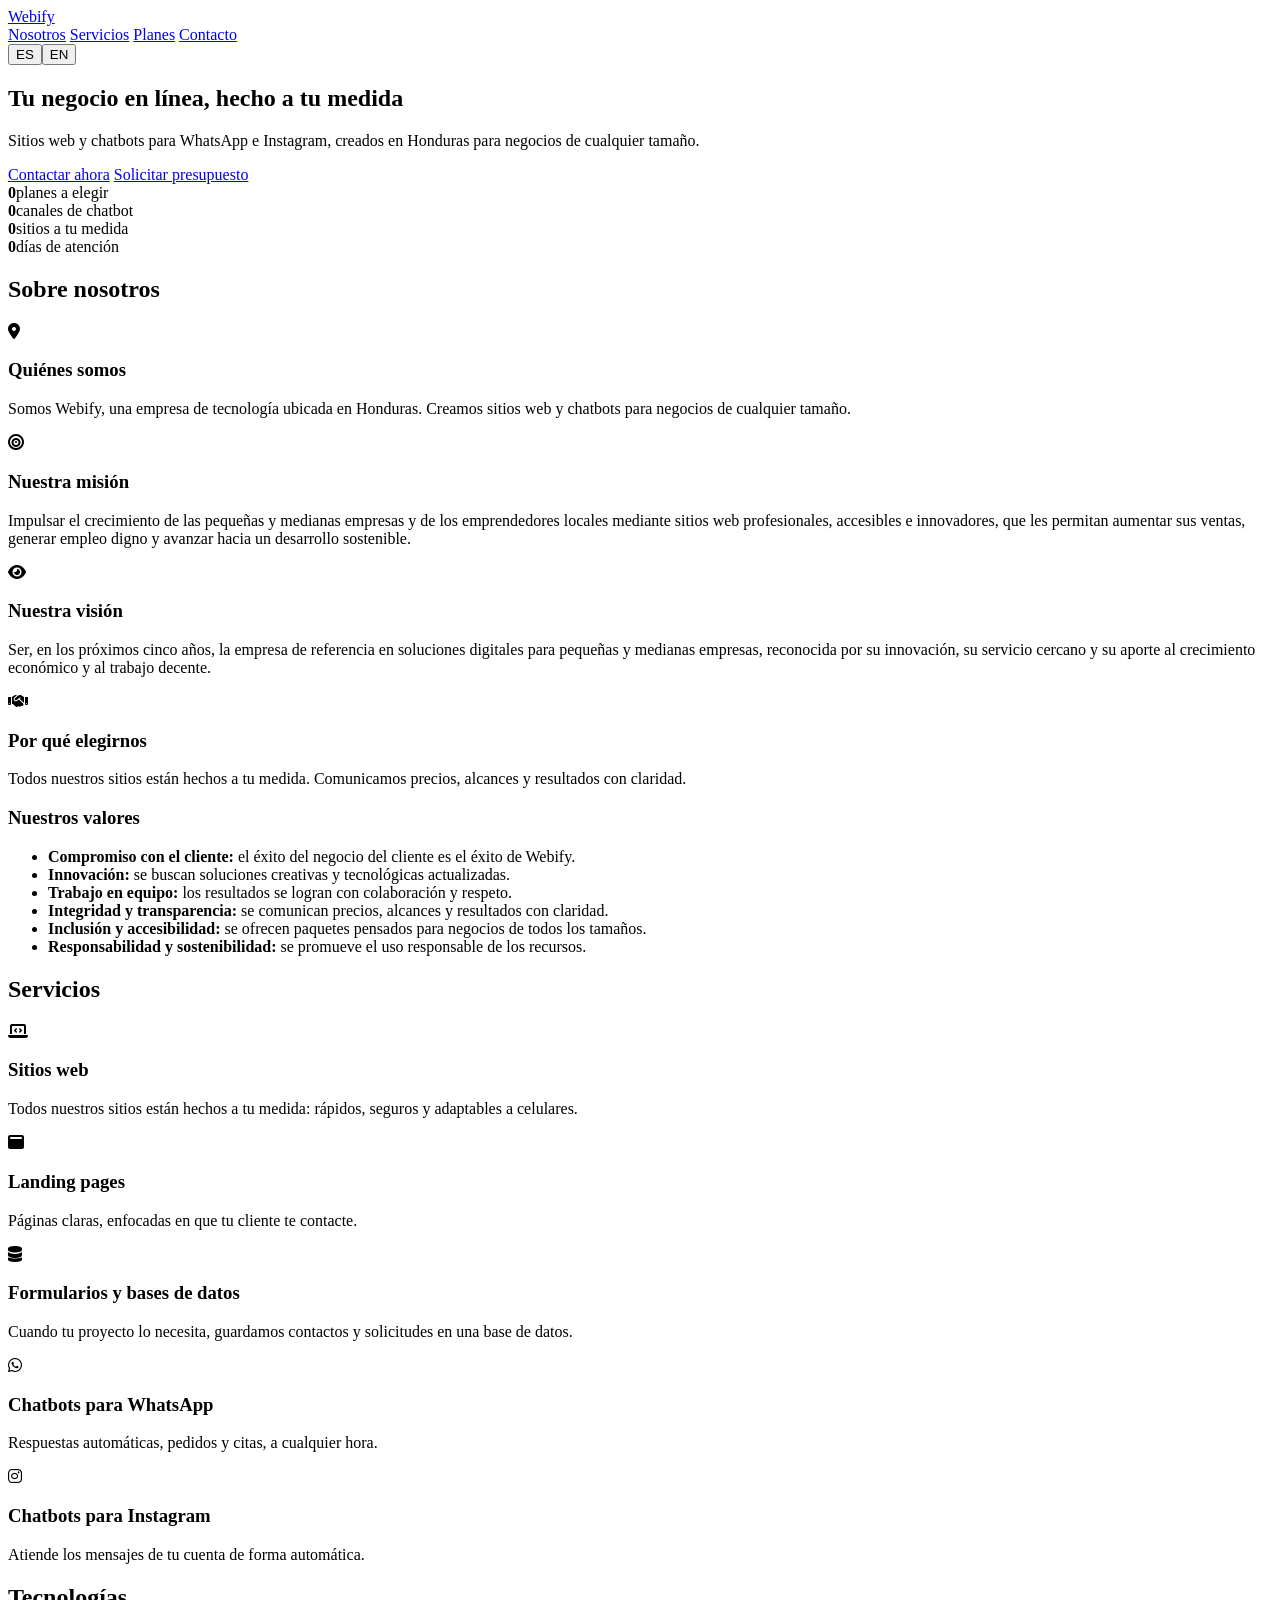
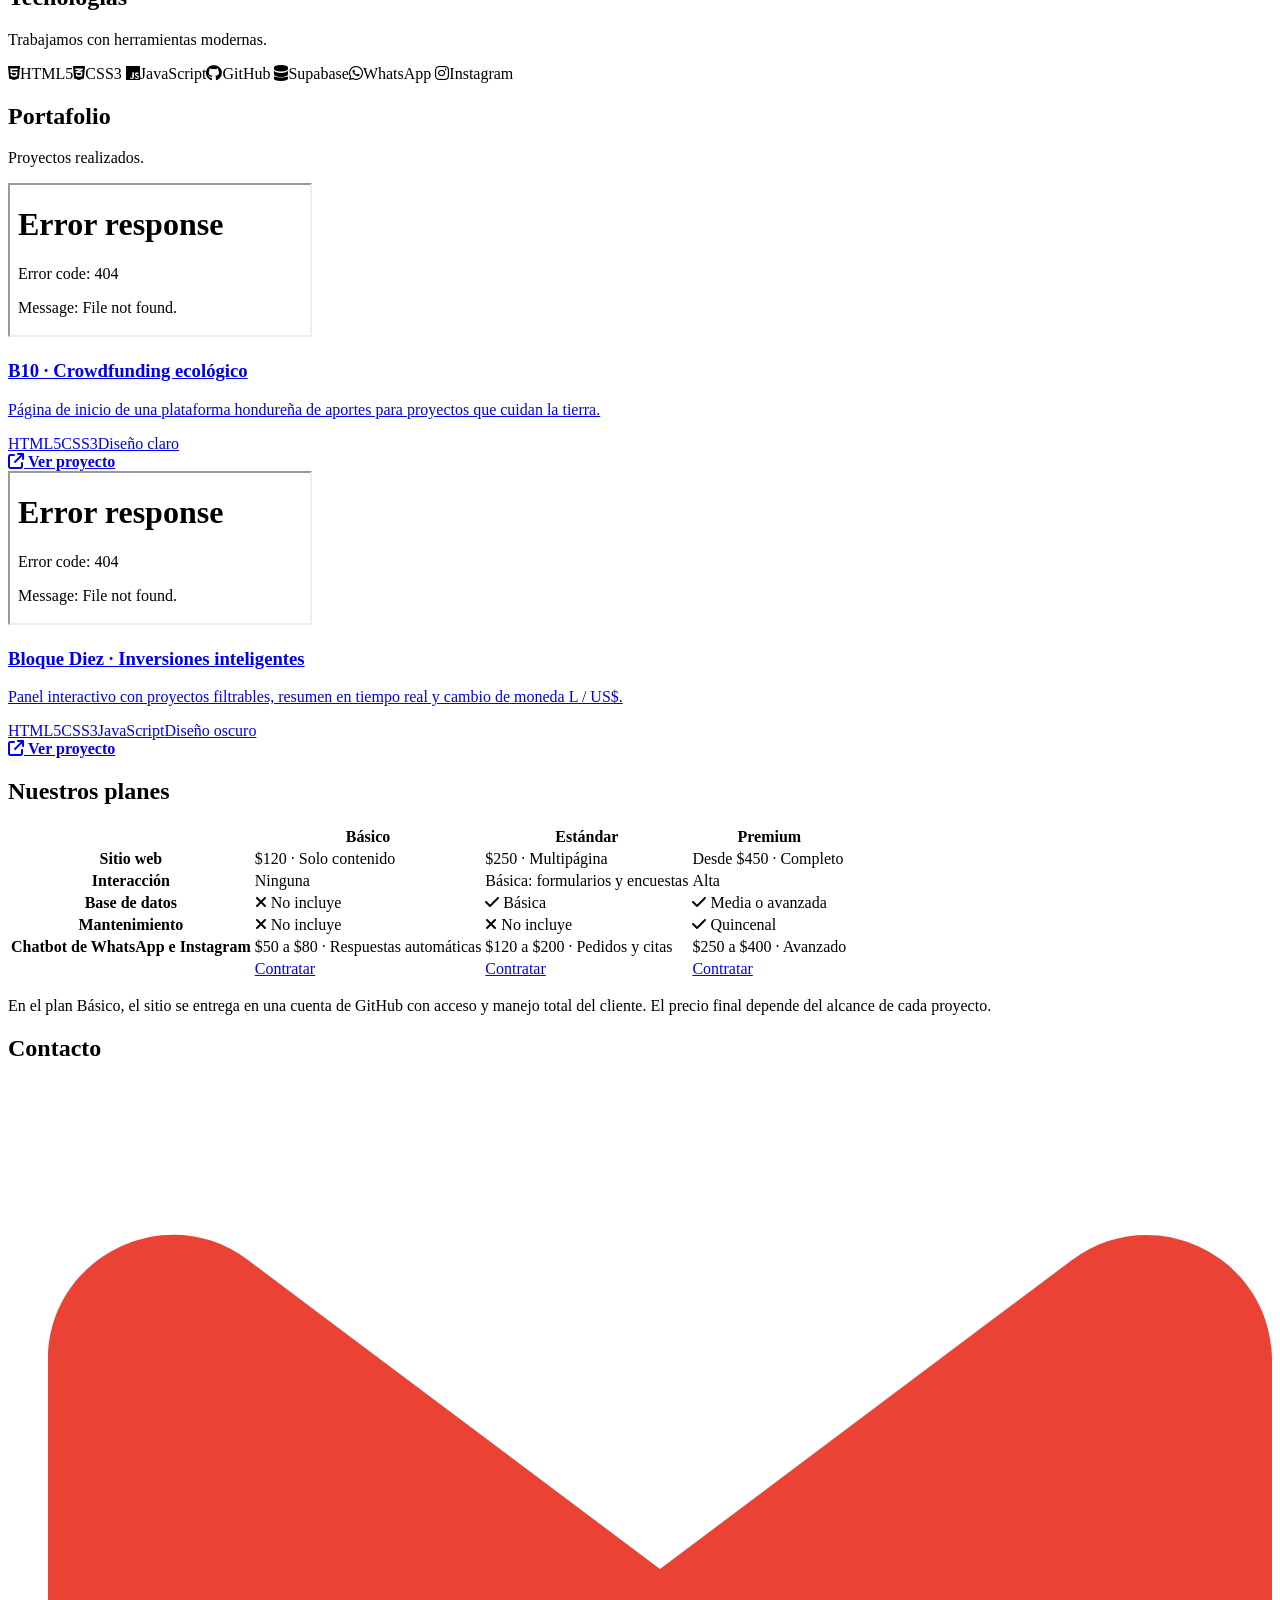
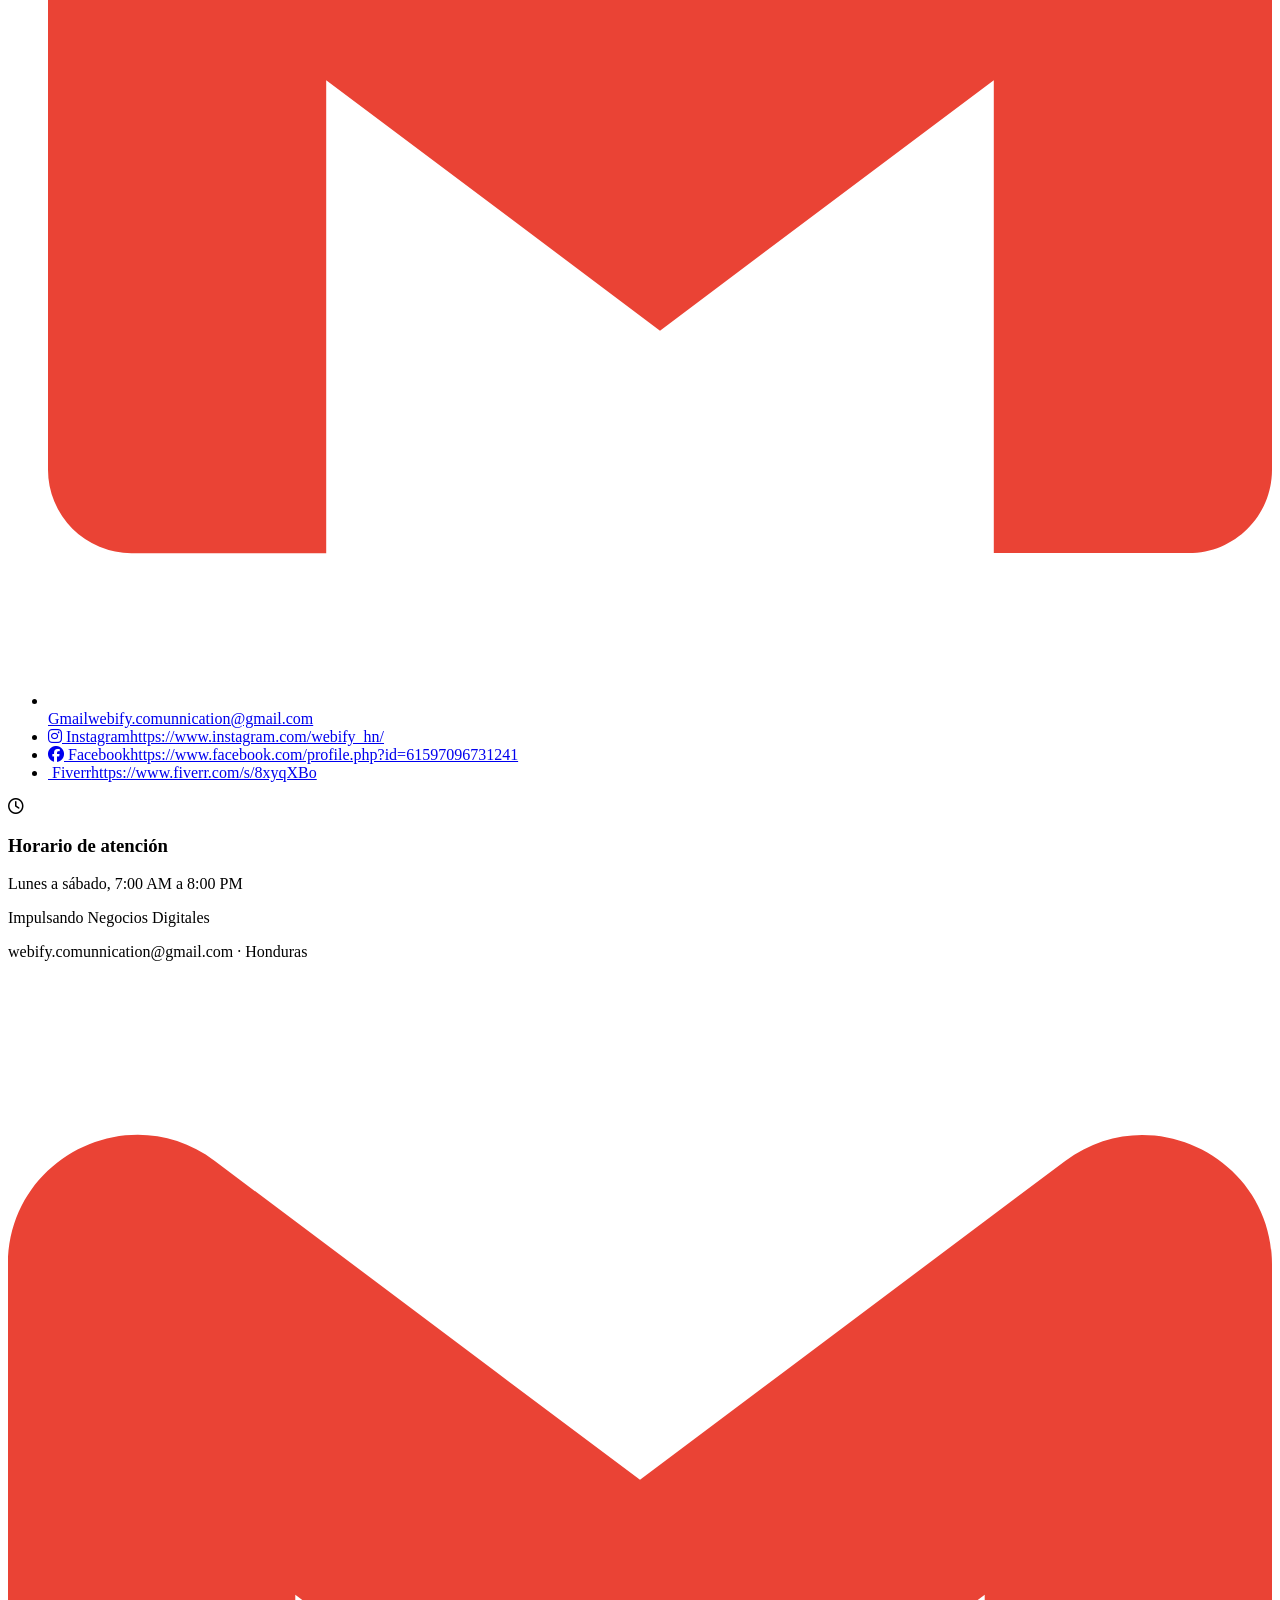
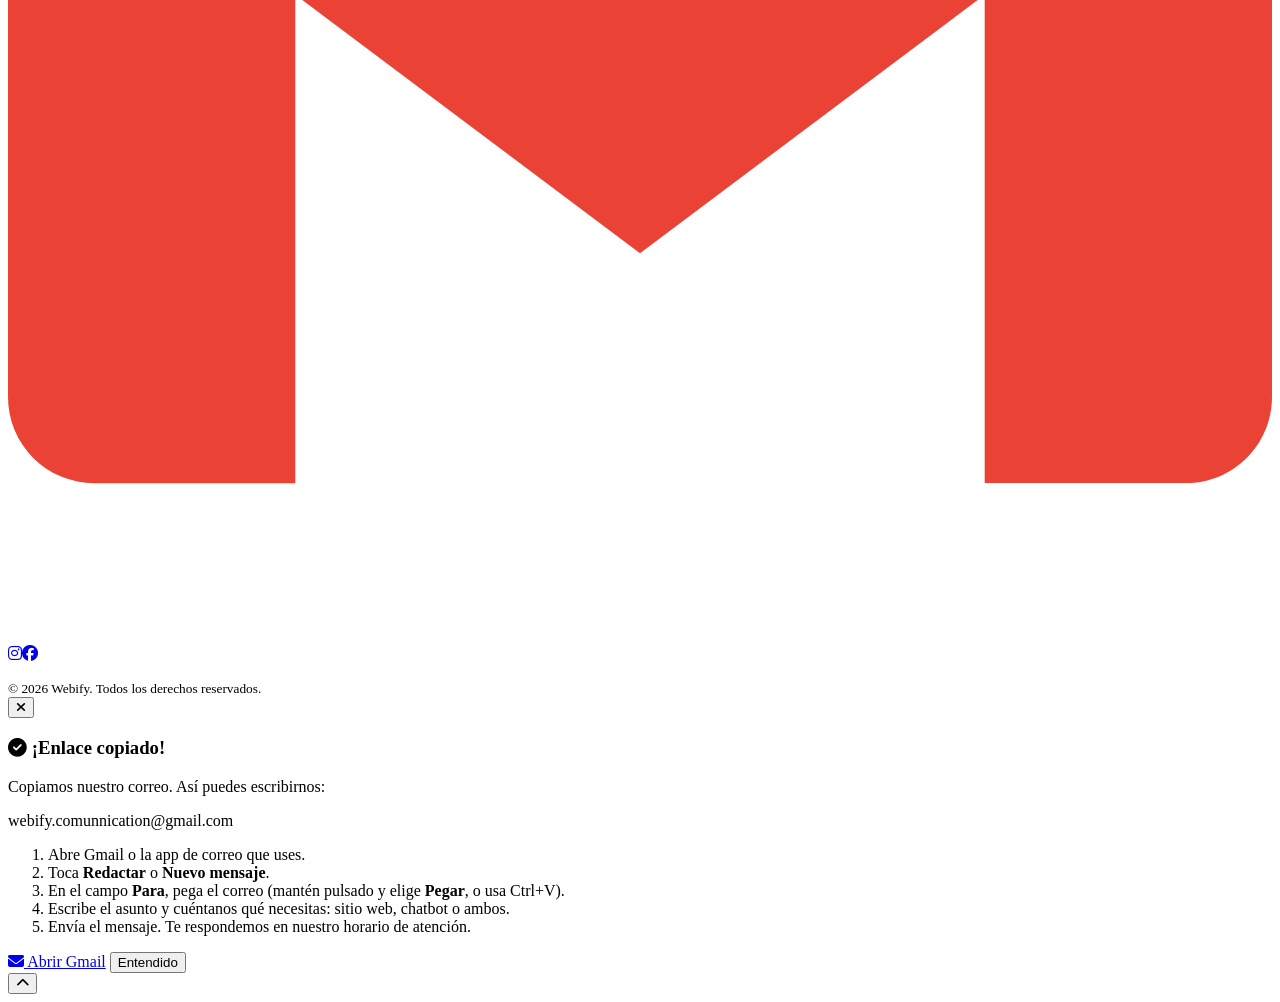
==== commit 26dd054c: "Add files via upload" ====
--- a/index.html
+++ b/index.html
@@ -8,13 +8,13 @@
 <link rel="preconnect" href="https://fonts.googleapis.com">
 <link href="https://fonts.googleapis.com/css2?family=Comfortaa:wght@400;600;700&display=swap" rel="stylesheet">
 <link rel="stylesheet" href="https://cdnjs.cloudflare.com/ajax/libs/font-awesome/6.5.1/css/all.min.css">
-<link rel="stylesheet" href="style.css">
+<link rel="stylesheet" href="css/style.css">
 </head>
 <body>
 
 <header class="nav">
   <a href="#inicio" class="brand">
-    <!-- LOGO SECUNDARIO: está incrustado en style.css (--logo-icon) -->
+    <!-- LOGO SECUNDARIO: img/logo-icon.jpg (se usa desde css/style.css, variable --logo-icon) -->
     <span class="logo-icon" role="img" aria-label="Logo de Webify"></span> Webify
   </a>
   <nav>
@@ -31,6 +31,8 @@
 <main>
 <!-- HERO -->
 <section id="inicio" class="hero">
+  <i class="star bl" style="--r:12deg" aria-hidden="true"></i>
+  <i class="star tr sm" style="--r:-24deg" aria-hidden="true"></i>
   <div class="hero-text">
     <h1 data-i="h1">Tu negocio en línea, hecho a tu medida</h1>
     <p data-i="h2">Sitios web y chatbots para WhatsApp e Instagram, creados en Honduras para negocios de cualquier tamaño.</p>
@@ -40,10 +42,9 @@
     </div>
   </div>
   <div class="hero-art">
-    <!-- LOGO PRINCIPAL: está incrustado en style.css (--logo-banner) -->
+    <!-- LOGO PRINCIPAL: img/logo-banner.jpg (se usa desde css/style.css, variable --logo-banner) -->
     <div class="logo float" role="img" aria-label="Webify, Impulsando Negocios Digitales"></div>
     <div class="bars" aria-hidden="true"><i></i><i></i><i></i><i></i></div>
-    <!-- IMAGEN PROMOCIONAL: opcional, colocar en assets/promo.png -->
   </div>
 </section>
 
@@ -56,6 +57,7 @@
 
 <!-- SOBRE NOSOTROS -->
 <section id="nosotros" class="sec">
+  <i class="star tr" style="--r:-14deg" aria-hidden="true"></i>
   <h2 data-i="a0">Sobre nosotros</h2>
   <div class="grid">
     <article class="card glass reveal"><i class="fa-solid fa-location-dot"></i><h3 data-i="a1">Quiénes somos</h3><p data-i="a1p">Somos Webify, una empresa de tecnología ubicada en Honduras. Creamos sitios web y chatbots para negocios de cualquier tamaño.</p></article>
@@ -76,6 +78,7 @@
 
 <!-- SERVICIOS -->
 <section id="servicios" class="sec alt">
+  <i class="star bl" style="--r:20deg" aria-hidden="true"></i>
   <h2 data-i="s0">Servicios</h2>
   <div class="grid">
     <article class="card glass reveal"><i class="fa-solid fa-laptop-code"></i><h3 data-i="s1">Sitios web</h3><p data-i="s1p">Todos nuestros sitios están hechos a tu medida: rápidos, seguros y adaptables a celulares.</p></article>
@@ -88,6 +91,7 @@
 
 <!-- TECNOLOGÍAS -->
 <section class="sec">
+  <i class="star br sm" style="--r:-18deg" aria-hidden="true"></i>
   <h2 data-i="t0">Tecnologías</h2>
   <p class="lead" data-i="t1">Trabajamos con herramientas modernas.</p>
   <div class="tech reveal">
@@ -99,19 +103,36 @@
 </section>
 
 <!-- PORTAFOLIO -->
-<section class="sec alt">
+<section id="portafolio" class="sec alt">
+  <i class="star tl" style="--r:16deg" aria-hidden="true"></i>
   <h2 data-i="p0">Portafolio</h2>
   <p class="lead" data-i="p1">Proyectos realizados.</p>
   <div class="grid g3">
-    <!-- CAPTURAS DE PANTALLA: reemplazar assets/project1.png, project2.png, project3.png -->
-    <figure class="shot reveal"><i class="fa-regular fa-image"></i><img src="assets/project1.png" alt="Proyecto 1" loading="lazy" onerror="this.remove()"></figure>
-    <figure class="shot reveal"><i class="fa-regular fa-image"></i><img src="assets/project2.png" alt="Proyecto 2" loading="lazy" onerror="this.remove()"></figure>
-    <figure class="shot reveal"><i class="fa-regular fa-image"></i><img src="assets/project3.png" alt="Proyecto 3" loading="lazy" onerror="this.remove()"></figure>
+    <!-- Para agregar otro proyecto, copia un bloque <a class="project ..."> y cambia el enlace del iframe y los textos -->
+    <a class="project reveal" href="portfolio/b10-claro.html" target="_blank" rel="noopener">
+      <div class="frame"><iframe src="portfolio/b10-claro.html" title="Vista previa: B10 crowdfunding ecológico" loading="lazy" tabindex="-1" aria-hidden="true"></iframe></div>
+      <figcaption>
+        <h3>B10 · Crowdfunding ecológico</h3>
+        <p data-i="p2">Página de inicio de una plataforma hondureña de aportes para proyectos que cuidan la tierra.</p>
+        <div class="tags"><span>HTML5</span><span>CSS3</span><span data-i="p4">Diseño claro</span></div>
+        <span class="open"><i class="fa-solid fa-arrow-up-right-from-square"></i> <b data-i="p5">Ver proyecto</b></span>
+      </figcaption>
+    </a>
+    <a class="project reveal" href="portfolio/b10-oscuro.html" target="_blank" rel="noopener">
+      <div class="frame"><iframe src="portfolio/b10-oscuro.html" title="Vista previa: Bloque Diez, inversiones inteligentes" loading="lazy" tabindex="-1" aria-hidden="true"></iframe></div>
+      <figcaption>
+        <h3>Bloque Diez · Inversiones inteligentes</h3>
+        <p data-i="p3">Panel interactivo con proyectos filtrables, resumen en tiempo real y cambio de moneda L / US$.</p>
+        <div class="tags"><span>HTML5</span><span>CSS3</span><span>JavaScript</span><span data-i="p6">Diseño oscuro</span></div>
+        <span class="open"><i class="fa-solid fa-arrow-up-right-from-square"></i> <b data-i="p5">Ver proyecto</b></span>
+      </figcaption>
+    </a>
   </div>
 </section>
 
 <!-- PLANES -->
 <section id="planes" class="sec">
+  <i class="star tr sm" style="--r:-10deg" aria-hidden="true"></i>
   <h2 data-i="pl0">Nuestros planes</h2>
   <div class="scroll reveal">
   <table class="plans">
@@ -122,7 +143,7 @@
       <tr><th data-i="r3">Base de datos</th><td data-i="r31"><i class="fa-solid fa-xmark"></i> No incluye</td><td data-i="r32"><i class="fa-solid fa-check"></i> Básica</td><td data-i="r33"><i class="fa-solid fa-check"></i> Media o avanzada</td></tr>
       <tr><th data-i="r4">Mantenimiento</th><td data-i="r41"><i class="fa-solid fa-xmark"></i> No incluye</td><td data-i="r42"><i class="fa-solid fa-xmark"></i> No incluye</td><td data-i="r43"><i class="fa-solid fa-check"></i> Quincenal</td></tr>
       <tr><th data-i="r5">Chatbot de WhatsApp e Instagram</th><td data-i="r51">$50 a $80 · Respuestas automáticas</td><td data-i="r52">$120 a $200 · Pedidos y citas</td><td data-i="r53">$250 a $400 · Avanzado</td></tr>
-      <tr><th></th><td><a class="btn sm" href="https://www.fiverr.com/s/Emrz7Rq" target="_blank" rel="noopener" data-i="hire">Contratar</a></td><td><a class="btn sm" href="https://www.fiverr.com/s/Emrz7Rq" target="_blank" rel="noopener" data-i="hire">Contratar</a></td><td><a class="btn sm" href="https://www.fiverr.com/s/Emrz7Rq" target="_blank" rel="noopener" data-i="hire">Contratar</a></td></tr>
+      <tr><th></th><td><a class="btn sm" href="https://www.fiverr.com/s/8xyqXBo" target="_blank" rel="noopener" data-i="hire">Contratar</a></td><td><a class="btn sm" href="https://www.fiverr.com/s/8xyqXBo" target="_blank" rel="noopener" data-i="hire">Contratar</a></td><td><a class="btn sm" href="https://www.fiverr.com/s/8xyqXBo" target="_blank" rel="noopener" data-i="hire">Contratar</a></td></tr>
     </tbody>
   </table>
   </div>
@@ -131,26 +152,49 @@
 
 <!-- CONTACTO -->
 <section id="contacto" class="sec">
+  <i class="star bl" style="--r:24deg" aria-hidden="true"></i>
   <h2 data-i="k0">Contacto</h2>
-  <div class="links reveal">
-    <a class="btn" href="mailto:webify.comunnication@gmail.com"><svg viewBox="0 0 24 24" aria-hidden="true"><path fill="#EA4335" d="M24 5.457v13.909c0 .904-.732 1.636-1.636 1.636h-3.819V11.73L12 16.64l-6.545-4.91v9.273H1.636A1.636 1.636 0 0 1 0 19.366V5.457c0-2.023 2.309-3.178 3.927-1.964L5.455 4.64 12 9.548l6.545-4.91 1.528-1.145C21.69 2.28 24 3.434 24 5.457z"/></svg> Gmail</a>
-    <a class="btn" href="https://www.instagram.com/webify_hn/" target="_blank" rel="noopener"><i class="fa-brands fa-instagram"></i> Instagram</a>
-    <a class="btn" href="https://www.facebook.com/profile.php?id=61597096731241" target="_blank" rel="noopener"><i class="fa-brands fa-facebook"></i> Facebook</a>
-    <a class="btn" href="https://www.fiverr.com/s/Emrz7Rq" target="_blank" rel="noopener"><i class="fa-brands fa-fiverr"></i> Fiverr</a>
-  </div>
+  <ul class="contact-list reveal">
+    <li><a class="btn js-copy-mail" href="mailto:webify.comunnication@gmail.com"><svg viewBox="0 0 24 24" aria-hidden="true"><path fill="#EA4335" d="M24 5.457v13.909c0 .904-.732 1.636-1.636 1.636h-3.819V11.73L12 16.64l-6.545-4.91v9.273H1.636A1.636 1.636 0 0 1 0 19.366V5.457c0-2.023 2.309-3.178 3.927-1.964L5.455 4.64 12 9.548l6.545-4.91 1.528-1.145C21.69 2.28 24 3.434 24 5.457z"/></svg> Gmail</a><a class="val js-copy-mail" href="mailto:webify.comunnication@gmail.com">webify.comunnication@gmail.com</a></li>
+    <li><a class="btn" href="https://www.instagram.com/webify_hn/" target="_blank" rel="noopener"><i class="fa-brands fa-instagram"></i> Instagram</a><a class="val" href="https://www.instagram.com/webify_hn/" target="_blank" rel="noopener">https://www.instagram.com/webify_hn/</a></li>
+    <li><a class="btn" href="https://www.facebook.com/profile.php?id=61597096731241" target="_blank" rel="noopener"><i class="fa-brands fa-facebook"></i> Facebook</a><a class="val" href="https://www.facebook.com/profile.php?id=61597096731241" target="_blank" rel="noopener">https://www.facebook.com/profile.php?id=61597096731241</a></li>
+    <li><a class="btn" href="https://www.fiverr.com/s/8xyqXBo" target="_blank" rel="noopener"><i class="fa-brands fa-fiverr"></i> Fiverr</a><a class="val" href="https://www.fiverr.com/s/8xyqXBo" target="_blank" rel="noopener">https://www.fiverr.com/s/8xyqXBo</a></li>
+  </ul>
   <div class="hours glass reveal"><i class="fa-regular fa-clock"></i><div><h3 data-i="k1">Horario de atención</h3><p data-i="k2">Lunes a sábado, 7:00 AM a 8:00 PM</p></div></div>
 </section>
 </main>
 
 <footer>
+  <i class="star tr sm" style="--r:-20deg" aria-hidden="true"></i>
   <div class="logo-icon big" role="img" aria-label="Webify"></div>
   <p data-i="f1">Impulsando Negocios Digitales</p>
   <p>webify.comunnication@gmail.com · Honduras</p>
-  <p class="soc"><a href="mailto:webify.comunnication@gmail.com" aria-label="Gmail"><svg viewBox="0 0 24 24" aria-hidden="true"><path fill="#EA4335" d="M24 5.457v13.909c0 .904-.732 1.636-1.636 1.636h-3.819V11.73L12 16.64l-6.545-4.91v9.273H1.636A1.636 1.636 0 0 1 0 19.366V5.457c0-2.023 2.309-3.178 3.927-1.964L5.455 4.64 12 9.548l6.545-4.91 1.528-1.145C21.69 2.28 24 3.434 24 5.457z"/></svg></a><a href="https://www.instagram.com/webify_hn/" target="_blank" rel="noopener" aria-label="Instagram"><i class="fa-brands fa-instagram"></i></a><a href="https://www.facebook.com/profile.php?id=61597096731241" target="_blank" rel="noopener" aria-label="Facebook"><i class="fa-brands fa-facebook"></i></a><a href="https://www.fiverr.com/s/Emrz7Rq" target="_blank" rel="noopener" aria-label="Fiverr"><i class="fa-brands fa-fiverr"></i></a></p>
+  <p class="soc"><a class="js-copy-mail" href="mailto:webify.comunnication@gmail.com" aria-label="Gmail"><svg viewBox="0 0 24 24" aria-hidden="true"><path fill="#EA4335" d="M24 5.457v13.909c0 .904-.732 1.636-1.636 1.636h-3.819V11.73L12 16.64l-6.545-4.91v9.273H1.636A1.636 1.636 0 0 1 0 19.366V5.457c0-2.023 2.309-3.178 3.927-1.964L5.455 4.64 12 9.548l6.545-4.91 1.528-1.145C21.69 2.28 24 3.434 24 5.457z"/></svg></a><a href="https://www.instagram.com/webify_hn/" target="_blank" rel="noopener" aria-label="Instagram"><i class="fa-brands fa-instagram"></i></a><a href="https://www.facebook.com/profile.php?id=61597096731241" target="_blank" rel="noopener" aria-label="Facebook"><i class="fa-brands fa-facebook"></i></a><a href="https://www.fiverr.com/s/8xyqXBo" target="_blank" rel="noopener" aria-label="Fiverr"><i class="fa-brands fa-fiverr"></i></a></p>
   <small data-i="f2">© 2026 Webify. Todos los derechos reservados.</small>
 </footer>
 
+<!-- AVISO AL COPIAR EL CORREO -->
+<div class="copy-dialog" id="copyDialog" role="dialog" aria-modal="true" aria-labelledby="copyTitle" aria-hidden="true">
+  <div class="copy-box">
+    <button type="button" class="copy-close" id="copyClose" aria-label="Cerrar"><i class="fa-solid fa-xmark"></i></button>
+    <h3 id="copyTitle"><i class="fa-solid fa-circle-check"></i> <span data-i="m1">¡Enlace copiado!</span></h3>
+    <p data-i="m2">Copiamos nuestro correo. Así puedes escribirnos:</p>
+    <span class="copy-mail">webify.comunnication@gmail.com</span>
+    <ol>
+      <li data-i="m3">Abre Gmail o la app de correo que uses.</li>
+      <li data-i="m4">Toca <b>Redactar</b> o <b>Nuevo mensaje</b>.</li>
+      <li data-i="m5">En el campo <b>Para</b>, pega el correo (mantén pulsado y elige <b>Pegar</b>, o usa Ctrl+V).</li>
+      <li data-i="m6">Escribe el asunto y cuéntanos qué necesitas: sitio web, chatbot o ambos.</li>
+      <li data-i="m7">Envía el mensaje. Te respondemos en nuestro horario de atención.</li>
+    </ol>
+    <div class="copy-actions">
+      <a class="btn sm" id="openGmail" href="https://mail.google.com/mail/?view=cm&amp;fs=1&amp;to=webify.comunnication@gmail.com" target="_blank" rel="noopener"><i class="fa-solid fa-envelope"></i> <span data-i="m8">Abrir Gmail</span></a>
+      <button type="button" class="btn sm ghost" id="copyOk" data-i="m9">Entendido</button>
+    </div>
+  </div>
+</div>
+
 <button id="top" aria-label="Volver arriba"><i class="fa-solid fa-chevron-up"></i></button>
-<script src="script.js"></script>
+<script src="js/script.js"></script>
 </body>
 </html>
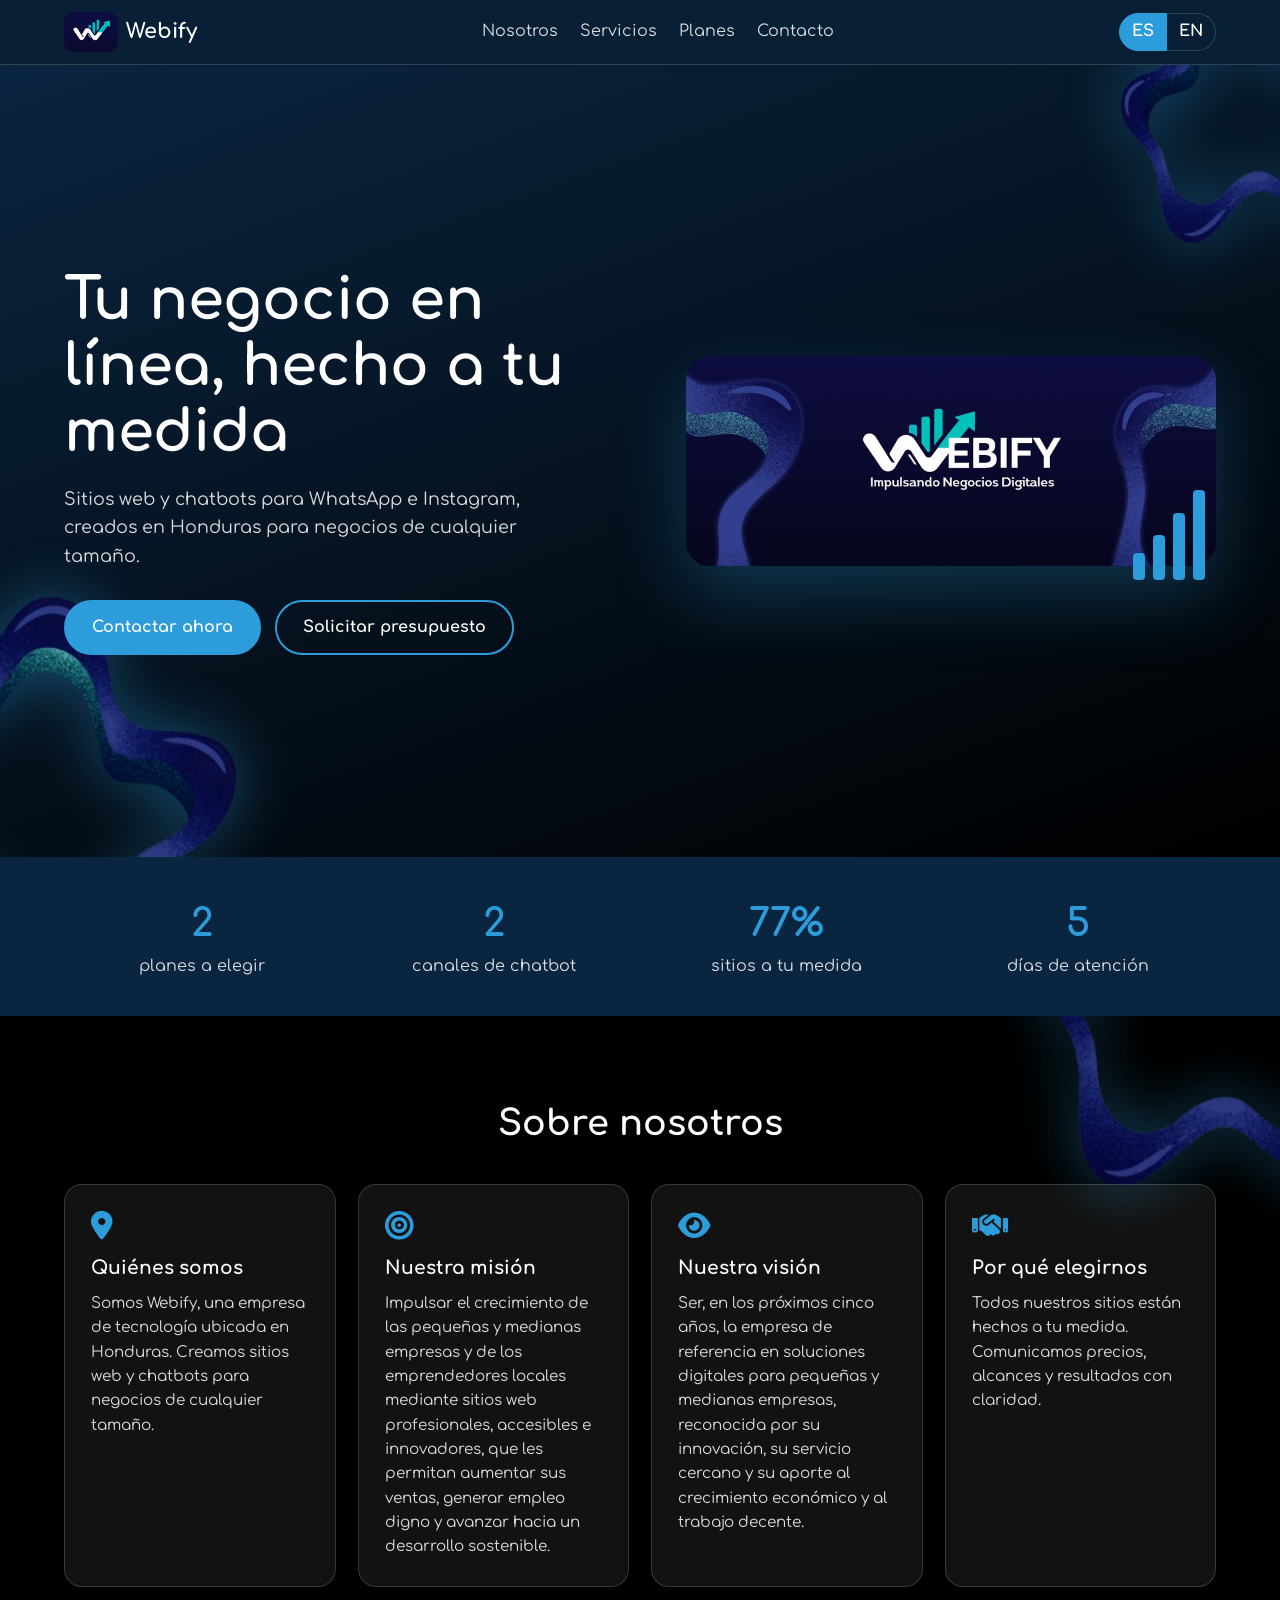
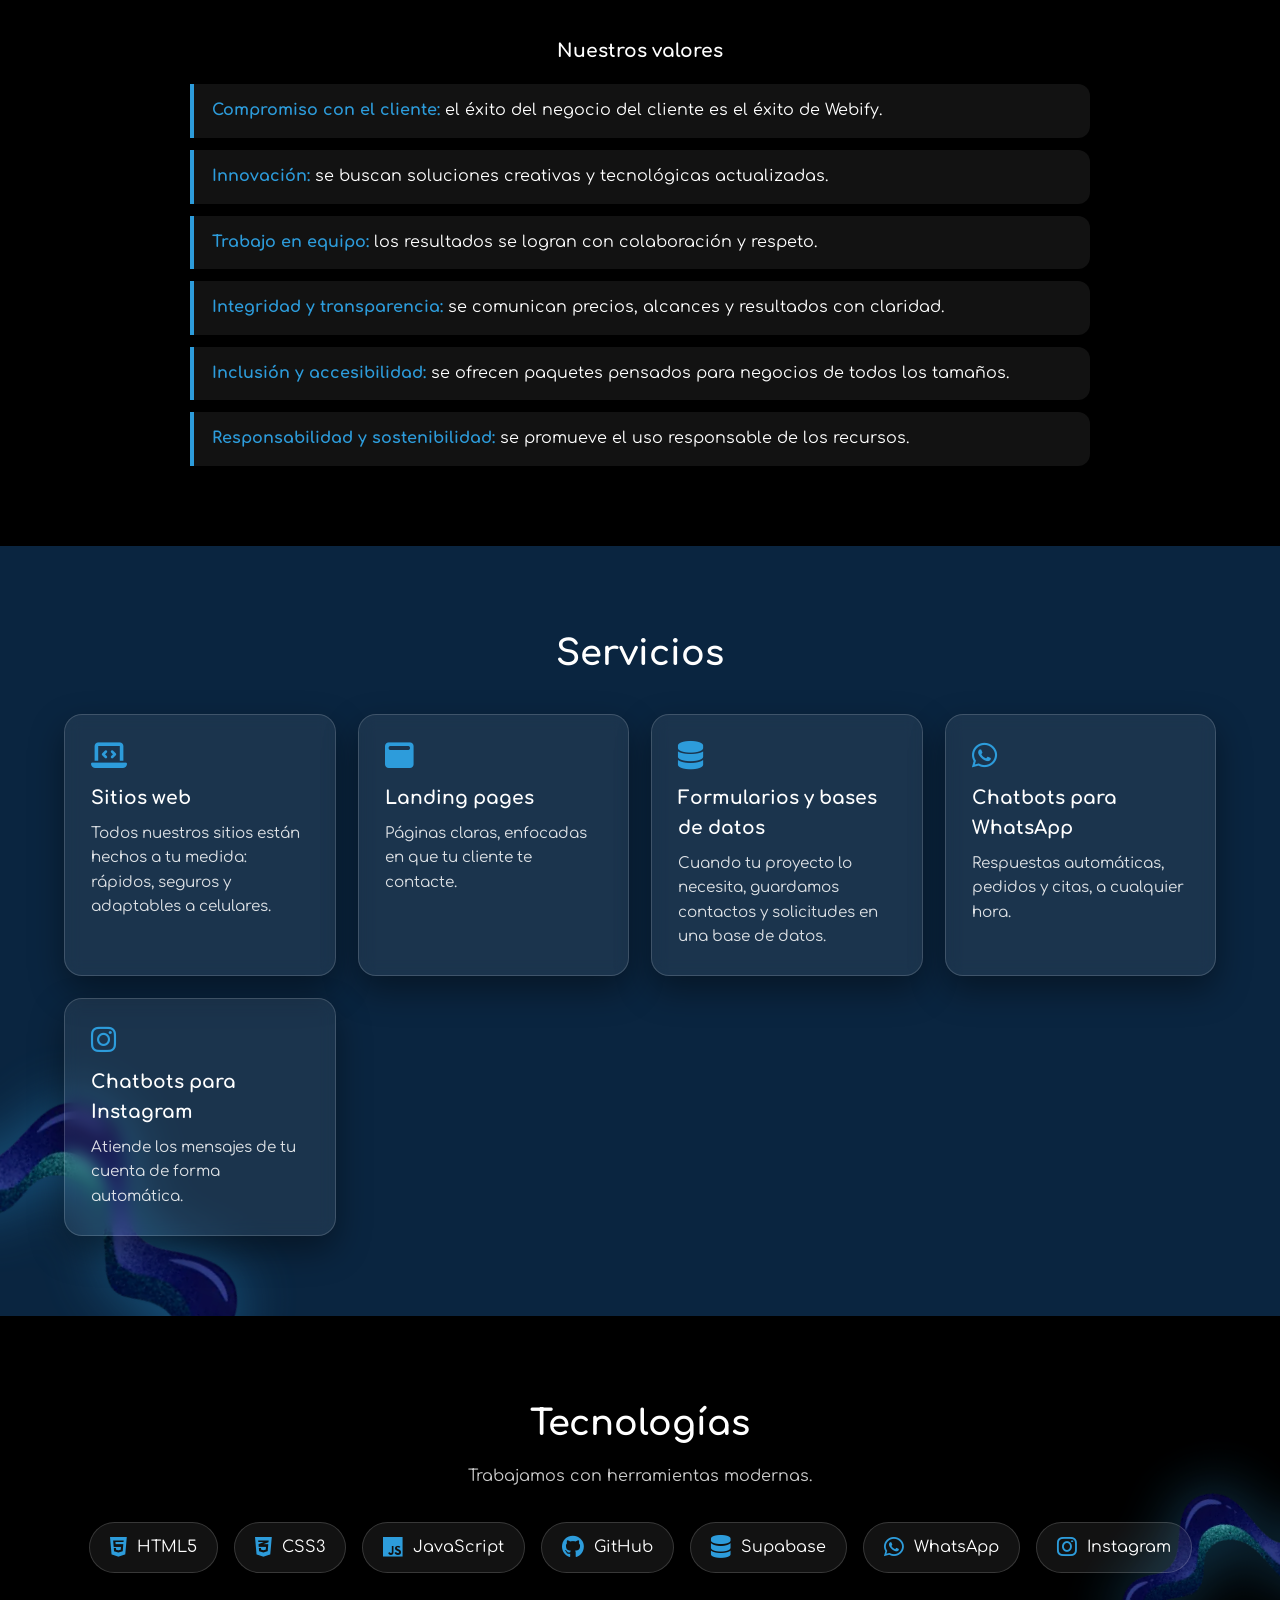
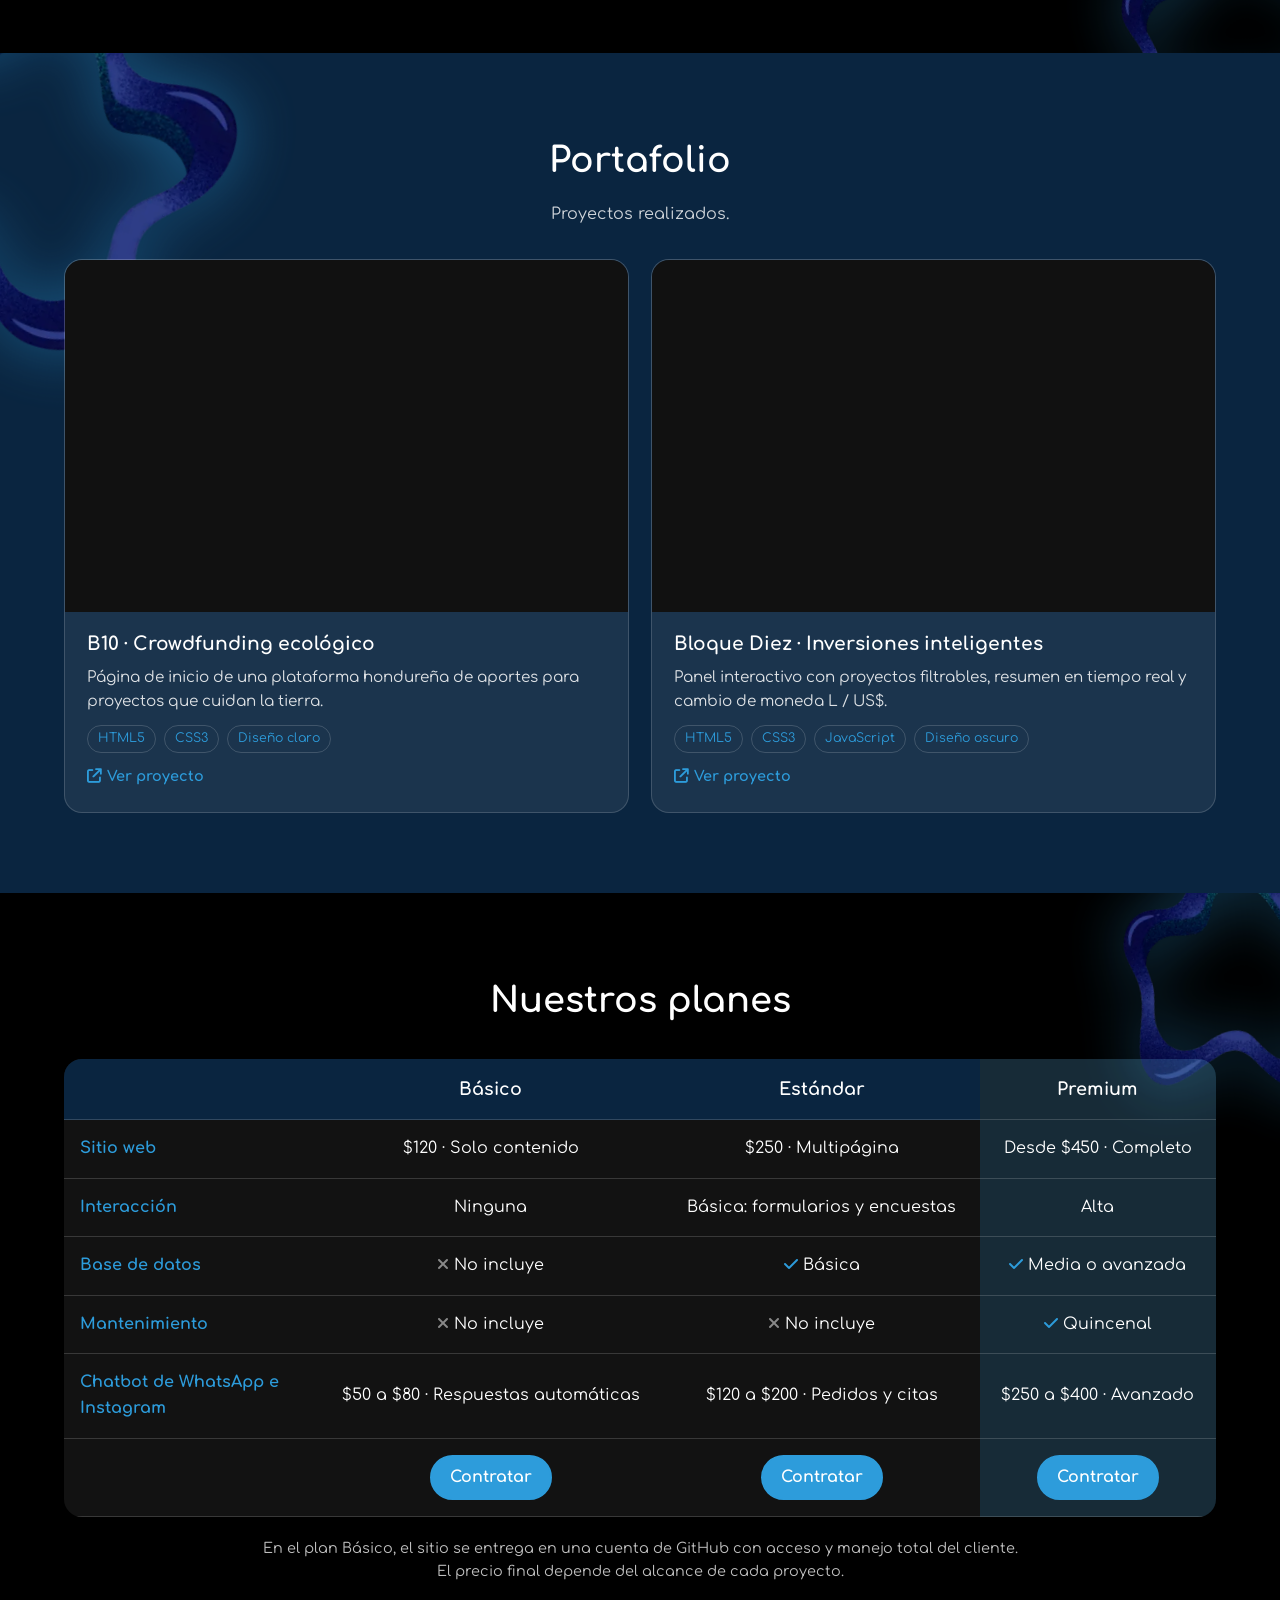
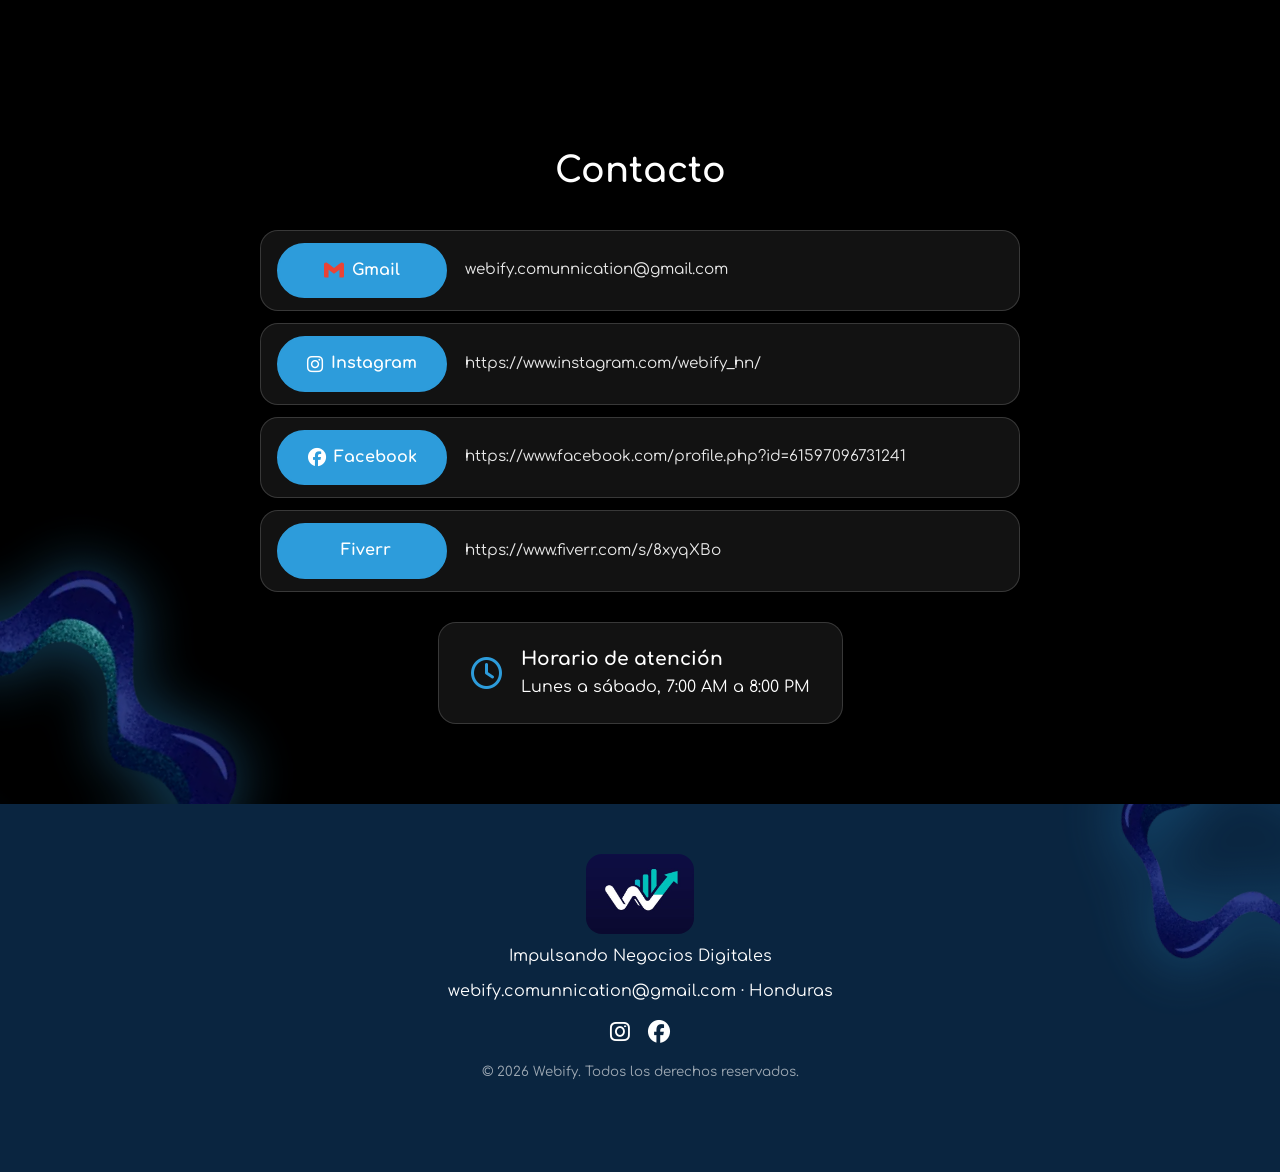
==== commit a212a6e1: "Add files via upload" ====
--- a/index.html
+++ b/index.html
@@ -8,13 +8,14 @@
 <link rel="preconnect" href="https://fonts.googleapis.com">
 <link href="https://fonts.googleapis.com/css2?family=Comfortaa:wght@400;600;700&display=swap" rel="stylesheet">
 <link rel="stylesheet" href="https://cdnjs.cloudflare.com/ajax/libs/font-awesome/6.5.1/css/all.min.css">
-<link rel="stylesheet" href="css/style.css">
+<script>document.documentElement.className+=" js";</script>
+<link rel="stylesheet" href="style.css">
 </head>
 <body>
 
 <header class="nav">
   <a href="#inicio" class="brand">
-    <!-- LOGO SECUNDARIO: img/logo-icon.jpg (se usa desde css/style.css, variable --logo-icon) -->
+    <!-- LOGO SECUNDARIO: incrustado en style.css (variable --logo-icon) -->
     <span class="logo-icon" role="img" aria-label="Logo de Webify"></span> Webify
   </a>
   <nav>
@@ -42,7 +43,7 @@
     </div>
   </div>
   <div class="hero-art">
-    <!-- LOGO PRINCIPAL: img/logo-banner.jpg (se usa desde css/style.css, variable --logo-banner) -->
+    <!-- LOGO PRINCIPAL: incrustado en style.css (variable --logo-banner) -->
     <div class="logo float" role="img" aria-label="Webify, Impulsando Negocios Digitales"></div>
     <div class="bars" aria-hidden="true"><i></i><i></i><i></i><i></i></div>
   </div>
@@ -108,25 +109,24 @@
   <h2 data-i="p0">Portafolio</h2>
   <p class="lead" data-i="p1">Proyectos realizados.</p>
   <div class="grid g3">
-    <!-- Para agregar otro proyecto, copia un bloque <a class="project ..."> y cambia el enlace del iframe y los textos -->
-    <a class="project reveal" href="portfolio/b10-claro.html" target="_blank" rel="noopener">
-      <div class="frame"><iframe src="portfolio/b10-claro.html" title="Vista previa: B10 crowdfunding ecológico" loading="lazy" tabindex="-1" aria-hidden="true"></iframe></div>
-      <figcaption>
+    <article class="project reveal" role="button" tabindex="0" data-proj="claro" aria-label="Ver proyecto B10 Crowdfunding ecológico">
+      <div class="frame"><iframe title="Vista previa: B10 crowdfunding ecológico" tabindex="-1" aria-hidden="true" sandbox="allow-scripts"></iframe></div>
+      <div class="cap">
         <h3>B10 · Crowdfunding ecológico</h3>
         <p data-i="p2">Página de inicio de una plataforma hondureña de aportes para proyectos que cuidan la tierra.</p>
         <div class="tags"><span>HTML5</span><span>CSS3</span><span data-i="p4">Diseño claro</span></div>
         <span class="open"><i class="fa-solid fa-arrow-up-right-from-square"></i> <b data-i="p5">Ver proyecto</b></span>
-      </figcaption>
-    </a>
-    <a class="project reveal" href="portfolio/b10-oscuro.html" target="_blank" rel="noopener">
-      <div class="frame"><iframe src="portfolio/b10-oscuro.html" title="Vista previa: Bloque Diez, inversiones inteligentes" loading="lazy" tabindex="-1" aria-hidden="true"></iframe></div>
-      <figcaption>
+      </div>
+    </article>
+    <article class="project reveal" role="button" tabindex="0" data-proj="oscuro" aria-label="Ver proyecto Bloque Diez Inversiones inteligentes">
+      <div class="frame"><iframe title="Vista previa: Bloque Diez, inversiones inteligentes" tabindex="-1" aria-hidden="true" sandbox="allow-scripts"></iframe></div>
+      <div class="cap">
         <h3>Bloque Diez · Inversiones inteligentes</h3>
         <p data-i="p3">Panel interactivo con proyectos filtrables, resumen en tiempo real y cambio de moneda L / US$.</p>
         <div class="tags"><span>HTML5</span><span>CSS3</span><span>JavaScript</span><span data-i="p6">Diseño oscuro</span></div>
         <span class="open"><i class="fa-solid fa-arrow-up-right-from-square"></i> <b data-i="p5">Ver proyecto</b></span>
-      </figcaption>
-    </a>
+      </div>
+    </article>
   </div>
 </section>
 
@@ -194,7 +194,13 @@
   </div>
 </div>
 
+<!-- VENTANA DEL PORTAFOLIO -->
+<div class="proj-modal" id="projModal" role="dialog" aria-modal="true" aria-hidden="true" aria-label="Proyecto del portafolio">
+  <div class="proj-bar"><b id="projTitle"></b><button type="button" class="btn sm" id="projClose"><i class="fa-solid fa-xmark"></i> <span data-i="m10">Cerrar</span></button></div>
+  <iframe id="projFrame" title="Proyecto" sandbox="allow-scripts"></iframe>
+</div>
+
 <button id="top" aria-label="Volver arriba"><i class="fa-solid fa-chevron-up"></i></button>
-<script src="js/script.js"></script>
+<script src="script.js"></script>
 </body>
 </html>
--- a/style.css
+++ b/style.css
@@ -0,0 +1,171 @@
+/* Webify | paleta: negro, azul oscuro, azul claro, blanco. Los logos y la estrella van incrustados: este archivo no necesita carpetas. */
+:root { --logo-banner:url("[data-uri]"); --logo-icon:url("[data-uri]"); --black:#000000; --navy:#0A2540; --blue:#2D9CDB; --white:#FFFFFF; --glass:rgba(255,255,255,.07); --line:rgba(255,255,255,.16); }
+* { box-sizing:border-box; margin:0; padding:0; }
+html { scroll-behavior:smooth; scroll-padding-top:70px; }
+body { font-family:'Comfortaa',sans-serif; background:var(--black); color:var(--white); line-height:1.6; overflow-x:hidden; }
+img { max-width:100%; height:auto; display:block; }
+a { color:inherit; text-decoration:none; }
+:focus-visible { outline:3px solid var(--blue); outline-offset:3px; }
+
+/* Barra superior */
+.nav { position:sticky; top:0; z-index:50; display:flex; align-items:center; justify-content:space-between; gap:16px; padding:12px 5%; background:rgba(10,37,64,.85); backdrop-filter:blur(10px); border-bottom:1px solid var(--line); }
+.brand { font-weight:700; font-size:1.3rem; display:flex; align-items:center; gap:8px; }
+.logo-icon { display:inline-block; width:54px; height:40px; background:var(--logo-icon) center/cover no-repeat; border-radius:10px; flex-shrink:0; }
+.logo-icon.big { width:108px; height:80px; border-radius:16px; }
+.nav nav { display:flex; gap:22px; }
+.nav nav a { opacity:.85; transition:color .2s, opacity .2s; }
+.nav nav a:hover { color:var(--blue); opacity:1; }
+.lang button { font:inherit; font-weight:700; background:none; color:var(--white); border:1px solid var(--line); padding:5px 12px; cursor:pointer; transition:background .2s; }
+.lang button:first-child { border-radius:20px 0 0 20px; } .lang button:last-child { border-radius:0 20px 20px 0; border-left:0; }
+.lang .on, .lang button:hover { background:var(--blue); border-color:var(--blue); }
+
+/* Hero: las barras del logo suben una sola vez al cargar */
+.hero { display:grid; grid-template-columns:1.1fr 1fr; align-items:center; gap:40px; min-height:88vh; padding:60px 5%; background:linear-gradient(160deg,var(--navy) 0%,var(--black) 100%); }
+.hero h1 { font-size:clamp(2rem,4.6vw,3.6rem); line-height:1.15; margin-bottom:20px; }
+.hero p { max-width:52ch; font-size:1.1rem; opacity:.85; margin-bottom:30px; }
+.cta { display:flex; flex-wrap:wrap; gap:14px; }
+.hero-art { position:relative; display:flex; justify-content:center; }
+.logo { width:100%; max-width:600px; aspect-ratio:1162/462; background:var(--logo-banner) center/cover no-repeat; border-radius:24px; box-shadow:0 30px 70px rgba(45,156,219,.28); }
+.float { animation:float 6s ease-in-out infinite; }
+@keyframes float { 50% { transform:translateY(-12px); } }
+.bars { position:absolute; right:2%; bottom:-14px; display:flex; align-items:flex-end; gap:8px; height:90px; }
+.bars i { width:12px; background:var(--blue); border-radius:4px; transform-origin:bottom; animation:rise 1.2s cubic-bezier(.2,.8,.2,1) backwards; }
+.bars i:nth-child(1){height:30%;animation-delay:.2s} .bars i:nth-child(2){height:50%;animation-delay:.4s} .bars i:nth-child(3){height:75%;animation-delay:.6s} .bars i:nth-child(4){height:100%;animation-delay:.8s}
+@keyframes rise { from { transform:scaleY(0); } }
+
+/* Botones */
+.btn { display:inline-flex; align-items:center; gap:8px; padding:13px 26px; border-radius:30px; font-weight:700; background:var(--blue); color:var(--white); border:2px solid var(--blue); transition:transform .2s, box-shadow .2s, background .2s; }
+.btn:hover { transform:translateY(-3px); box-shadow:0 10px 24px rgba(45,156,219,.4); }
+.btn.ghost { background:transparent; } .btn.ghost:hover { background:var(--blue); }
+.btn.sm { padding:8px 18px; }
+
+/* Cifras */
+.stats { display:grid; grid-template-columns:repeat(4,1fr); gap:16px; padding:36px 5%; background:var(--navy); text-align:center; }
+.stats b { display:block; font-size:2.4rem; color:var(--blue); }
+.stats span { opacity:.85; }
+
+/* Secciones */
+.sec { padding:80px 5%; } .sec.alt { background:var(--navy); }
+.sec h2 { font-size:clamp(1.6rem,3vw,2.2rem); margin-bottom:12px; text-align:center; }
+.lead { text-align:center; opacity:.8; margin-bottom:32px; }
+.sub { margin:50px 0 18px; text-align:center; }
+.grid { display:grid; grid-template-columns:repeat(auto-fit,minmax(250px,1fr)); gap:22px; margin-top:32px; }
+.grid.g3 { grid-template-columns:repeat(auto-fit,minmax(280px,1fr)); }
+.glass { background:var(--glass); border:1px solid var(--line); border-radius:18px; backdrop-filter:blur(8px); }
+.card { padding:26px; box-shadow:0 14px 34px rgba(0,0,0,.4); transition:transform .25s, border-color .25s; }
+.card:hover { transform:translateY(-6px); border-color:var(--blue); }
+.card > i { font-size:1.8rem; color:var(--blue); margin-bottom:14px; }
+.card h3 { margin-bottom:8px; } .card p, .card cite { opacity:.85; font-size:.95rem; }
+.card cite { display:block; margin-top:12px; font-size:.85rem; opacity:.6; }
+.values { list-style:none; max-width:900px; margin:0 auto; display:grid; gap:12px; }
+.values li { padding:14px 18px; border-left:4px solid var(--blue); background:var(--glass); border-radius:0 12px 12px 0; }
+.values b { color:var(--blue); }
+
+/* Tecnologías y portafolio */
+.tech { display:flex; flex-wrap:wrap; justify-content:center; gap:16px; }
+.tech span { display:flex; align-items:center; gap:10px; padding:12px 20px; border:1px solid var(--line); border-radius:30px; background:var(--glass); transition:transform .2s; }
+.tech span:hover { transform:scale(1.07); } .tech i { color:var(--blue); font-size:1.4rem; }
+.shot { position:relative; aspect-ratio:16/10; border:2px dashed var(--line); border-radius:18px; overflow:hidden; display:grid; place-items:center; }
+.shot > i { font-size:2.4rem; opacity:.4; } .shot img { position:absolute; inset:0; width:100%; height:100%; object-fit:cover; transition:transform .4s; }
+.shot:hover img { transform:scale(1.05); }
+
+/* Tabla de planes */
+.scroll { overflow-x:auto; margin-top:30px; }
+.plans { width:100%; min-width:680px; border-collapse:collapse; background:var(--glass); border-radius:18px; overflow:hidden; }
+.plans th, .plans td { padding:16px; border-bottom:1px solid var(--line); text-align:center; }
+.plans thead th { background:var(--navy); font-size:1.1rem; }
+.plans tbody th { text-align:left; color:var(--blue); width:22%; }
+.plans .fa-check { color:var(--blue); } .plans .fa-xmark { opacity:.5; }
+.plans td:nth-child(4), .plans thead th:nth-child(4) { background:rgba(45,156,219,.18); }
+.note { max-width:760px; margin:20px auto 0; text-align:center; opacity:.75; font-size:.9rem; }
+
+/* Contacto */
+.links { display:flex; flex-wrap:wrap; justify-content:center; gap:14px; margin:30px 0; }
+.btn svg { width:20px; height:20px; flex-shrink:0; }
+.btn i { font-size:1.15rem; }
+.hours { display:flex; align-items:center; gap:18px; width:fit-content; margin:0 auto; padding:22px 32px; }
+.hours > i { font-size:2rem; color:var(--blue); }
+
+footer { text-align:center; padding:50px 5% 90px; background:var(--navy); display:grid; gap:10px; justify-items:center; }
+footer small { opacity:.6; } .soc { display:flex; gap:18px; font-size:1.4rem; } .soc a:hover { color:var(--blue); }
+
+/* Botones flotantes */
+#top { position:fixed; right:26px; bottom:24px; z-index:60; width:44px; height:44px; border-radius:50%; border:1px solid var(--line); background:var(--navy); color:var(--white); cursor:pointer; opacity:0; pointer-events:none; transition:opacity .3s; }
+#top.show { opacity:1; pointer-events:auto; }
+
+/* Aparición al hacer scroll */
+.js .reveal { opacity:0; transform:translateY(24px); transition:opacity .7s, transform .7s; }
+.js .reveal.in { opacity:1; transform:none; }
+
+@media (max-width:820px) {
+  .nav nav { display:none; }
+  .hero { grid-template-columns:1fr; text-align:center; min-height:auto; } .hero p { margin-inline:auto; } .cta { justify-content:center; }
+  .stats { grid-template-columns:repeat(2,1fr); }
+}
+@media (prefers-reduced-motion:reduce) {
+  *, *::before, *::after { animation:none !important; transition:none !important; scroll-behavior:auto !important; }
+  .js .reveal { opacity:1; transform:none; }
+}
+
+/* ---------- Contacto: botón + enlace al costado ---------- */
+.contact-list { list-style:none; max-width:760px; margin:30px auto; display:grid; gap:12px; }
+.contact-list li { display:grid; grid-template-columns:170px 1fr; align-items:center; gap:18px; padding:12px 16px; background:var(--glass); border:1px solid var(--line); border-radius:18px; }
+.contact-list .btn { justify-content:center; width:100%; }
+.contact-list .val { overflow-wrap:anywhere; opacity:.9; font-size:.95rem; }
+.contact-list .val:hover { color:var(--blue); opacity:1; }
+button.btn { font:inherit; font-weight:700; cursor:pointer; }
+
+/* ---------- Aviso al copiar el correo ---------- */
+.copy-dialog { position:fixed; inset:0; z-index:100; display:grid; place-items:center; padding:20px; background:rgba(0,0,0,.6); backdrop-filter:blur(4px); opacity:0; pointer-events:none; transition:opacity .25s; }
+.copy-dialog.show { opacity:1; pointer-events:auto; }
+.copy-box { position:relative; width:min(480px,100%); padding:28px 26px 24px; background:var(--navy); border:1px solid var(--blue); border-radius:20px; box-shadow:0 30px 80px rgba(0,0,0,.6); transform:translateY(14px); transition:transform .3s; }
+.copy-dialog.show .copy-box { transform:none; }
+.copy-box h3 { display:flex; align-items:center; gap:10px; font-size:1.2rem; margin-bottom:6px; }
+.copy-box h3 i { color:#4ade80; }
+.copy-mail { display:block; margin:10px 0 16px; padding:10px 14px; border-radius:12px; background:rgba(0,0,0,.35); color:var(--blue); font-weight:700; overflow-wrap:anywhere; }
+.copy-box ol { margin:0 0 18px 20px; display:grid; gap:6px; font-size:.95rem; opacity:.92; }
+.copy-actions { display:flex; flex-wrap:wrap; gap:10px; }
+.copy-close { position:absolute; top:10px; right:12px; width:34px; height:34px; border:0; border-radius:50%; background:transparent; color:var(--white); font-size:1.1rem; cursor:pointer; }
+.copy-close:hover { background:var(--glass); }
+
+/* ---------- Portafolio ---------- */
+.project { display:block; background:var(--glass); border:1px solid var(--line); border-radius:18px; overflow:hidden; transition:transform .25s, border-color .25s; }
+.project:hover { transform:translateY(-6px); border-color:var(--blue); }
+.project .frame { position:relative; aspect-ratio:16/10; overflow:hidden; background:#111; }
+.project iframe { position:absolute; top:0; left:0; width:1440px; height:900px; border:0; transform-origin:0 0; transform:scale(var(--k,.3)); pointer-events:none; }
+.project { cursor:pointer; }
+.project .cap { padding:18px 22px 22px; }
+.project h3 { margin-bottom:6px; }
+.project p { opacity:.85; font-size:.95rem; margin-bottom:10px; }
+.project .tags { display:flex; flex-wrap:wrap; gap:8px; }
+.project .tags span { font-size:.78rem; padding:3px 10px; border:1px solid var(--line); border-radius:20px; color:var(--blue); }
+.project .open { display:inline-flex; align-items:center; gap:6px; margin-top:12px; color:var(--blue); font-weight:700; font-size:.9rem; }
+
+/* ---------- Estrellas decorativas en las esquinas ---------- */
+.hero, .stats, .sec, footer { position:relative; overflow:hidden; }
+.hero > *:not(.star), .sec > *:not(.star), footer > *:not(.star) { position:relative; z-index:1; }
+.star { --s:clamp(190px,30vw,420px); position:absolute; z-index:0; width:var(--s); aspect-ratio:618/640; background:url("[data-uri]") center/contain no-repeat; pointer-events:none; opacity:.9; filter:drop-shadow(0 0 30px rgba(45,156,219,.5)); transform:rotate(var(--r,0deg)); translate:0 var(--py,0px); }
+.star.tl { left:calc(var(--s) * -.40); top:calc(var(--s) * -.36); --ex:-34%; --ey:-34%; }
+.star.tr { right:calc(var(--s) * -.40); top:calc(var(--s) * -.36); --ex:34%; --ey:-34%; }
+.star.bl { left:calc(var(--s) * -.40); bottom:calc(var(--s) * -.36); --ex:-34%; --ey:34%; }
+.star.br { right:calc(var(--s) * -.40); bottom:calc(var(--s) * -.36); --ex:34%; --ey:34%; }
+.star.sm { --s:clamp(140px,20vw,280px); }
+.js .star { opacity:0; transform:translate(var(--ex),var(--ey)) rotate(var(--r,0deg)); transition:opacity 1.1s ease, transform 1.5s cubic-bezier(.2,.8,.2,1); }
+.js .in-view > .star { opacity:.9; transform:rotate(var(--r,0deg)); animation:drift 11s ease-in-out 1.6s infinite alternate; }
+@keyframes drift { from { rotate:-5deg; scale:1; } to { rotate:7deg; scale:1.06; } }
+
+@media (max-width:820px) {
+  .contact-list li { grid-template-columns:1fr; text-align:center; }
+}
+@media (prefers-reduced-motion:reduce) {
+  .js .star { opacity:.9; transform:rotate(var(--r,0deg)); }
+}
+
+/* ---------- Ventana para ver un proyecto del portafolio ---------- */
+.proj-modal { position:fixed; inset:0; z-index:120; display:flex; flex-direction:column; background:rgba(0,0,0,.88); opacity:0; pointer-events:none; transition:opacity .25s; }
+.proj-modal.show { opacity:1; pointer-events:auto; }
+.proj-bar { display:flex; align-items:center; justify-content:space-between; gap:12px; padding:10px 16px; background:var(--navy); border-bottom:1px solid var(--line); }
+.proj-bar b { overflow:hidden; text-overflow:ellipsis; white-space:nowrap; }
+.proj-bar button { flex-shrink:0; padding:8px 18px; }
+.proj-modal iframe { flex:1; width:100%; border:0; background:#fff; }
+body.lock { overflow:hidden; }
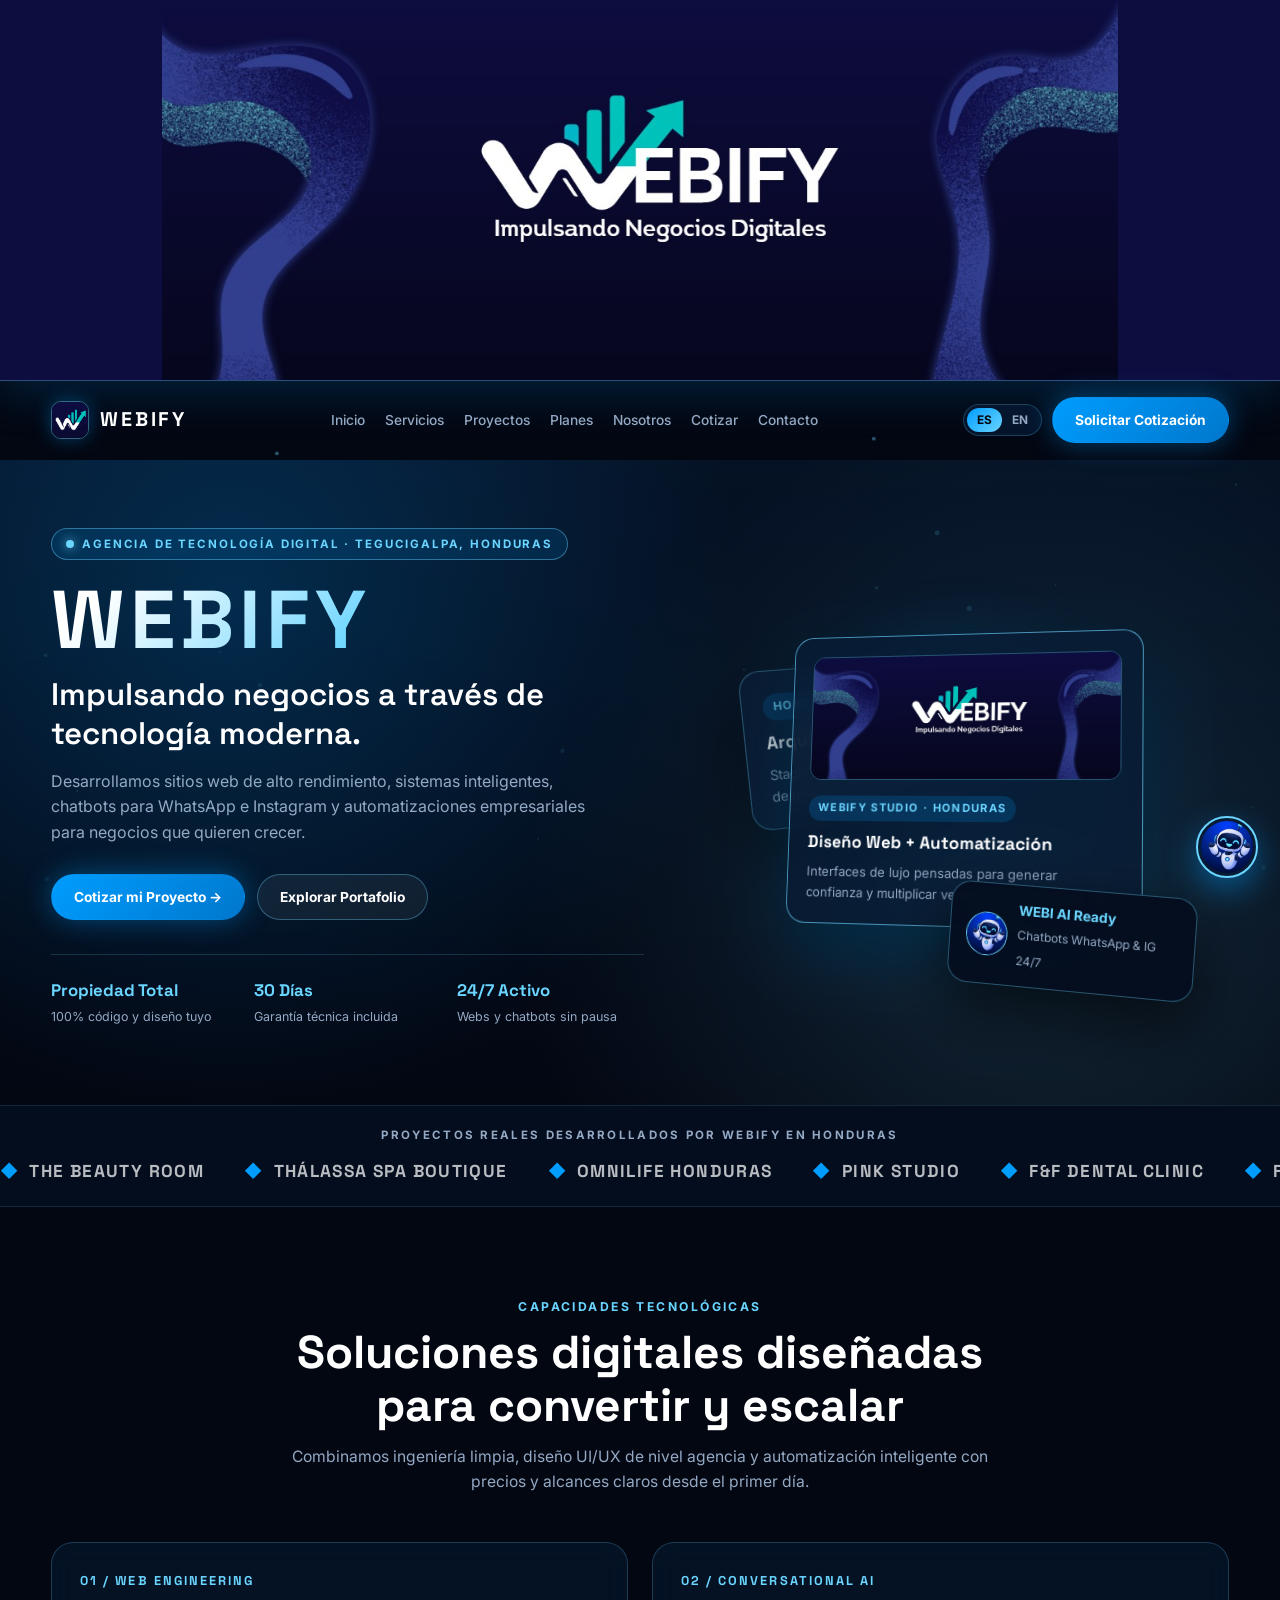
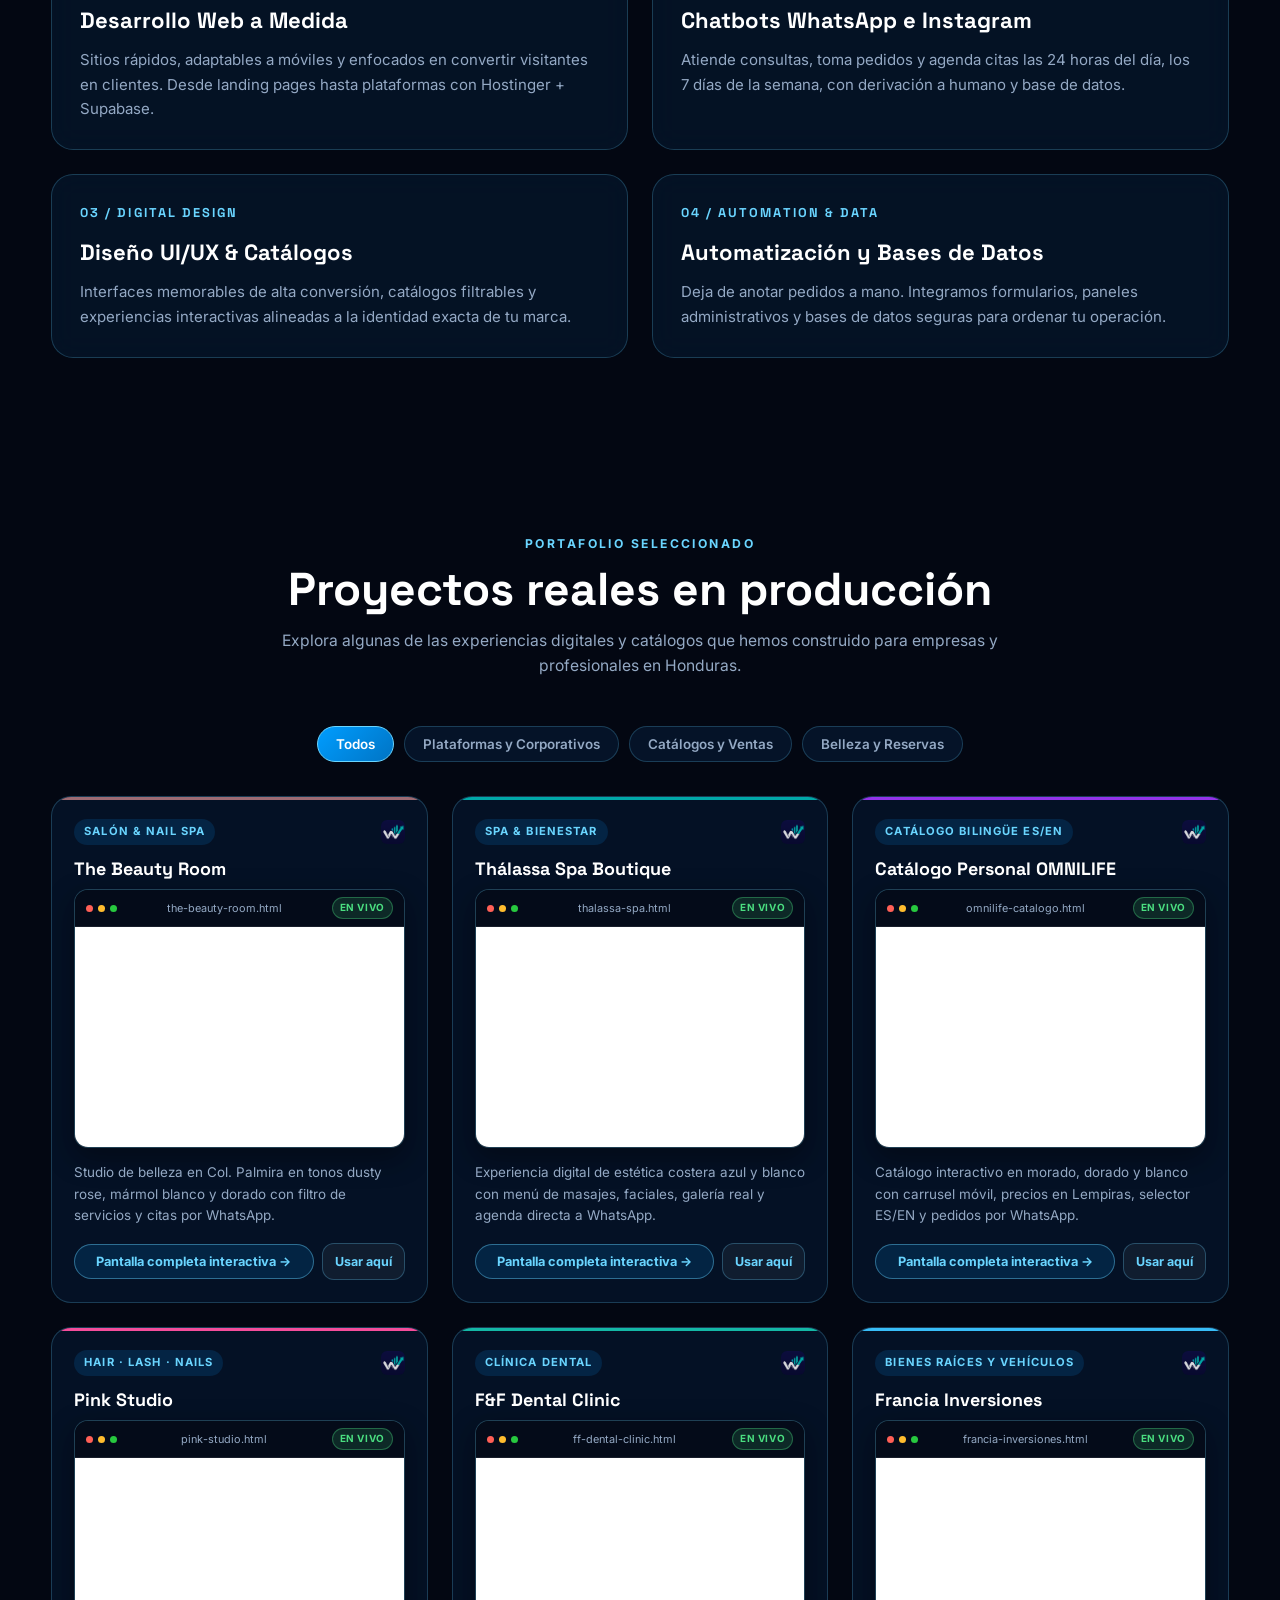
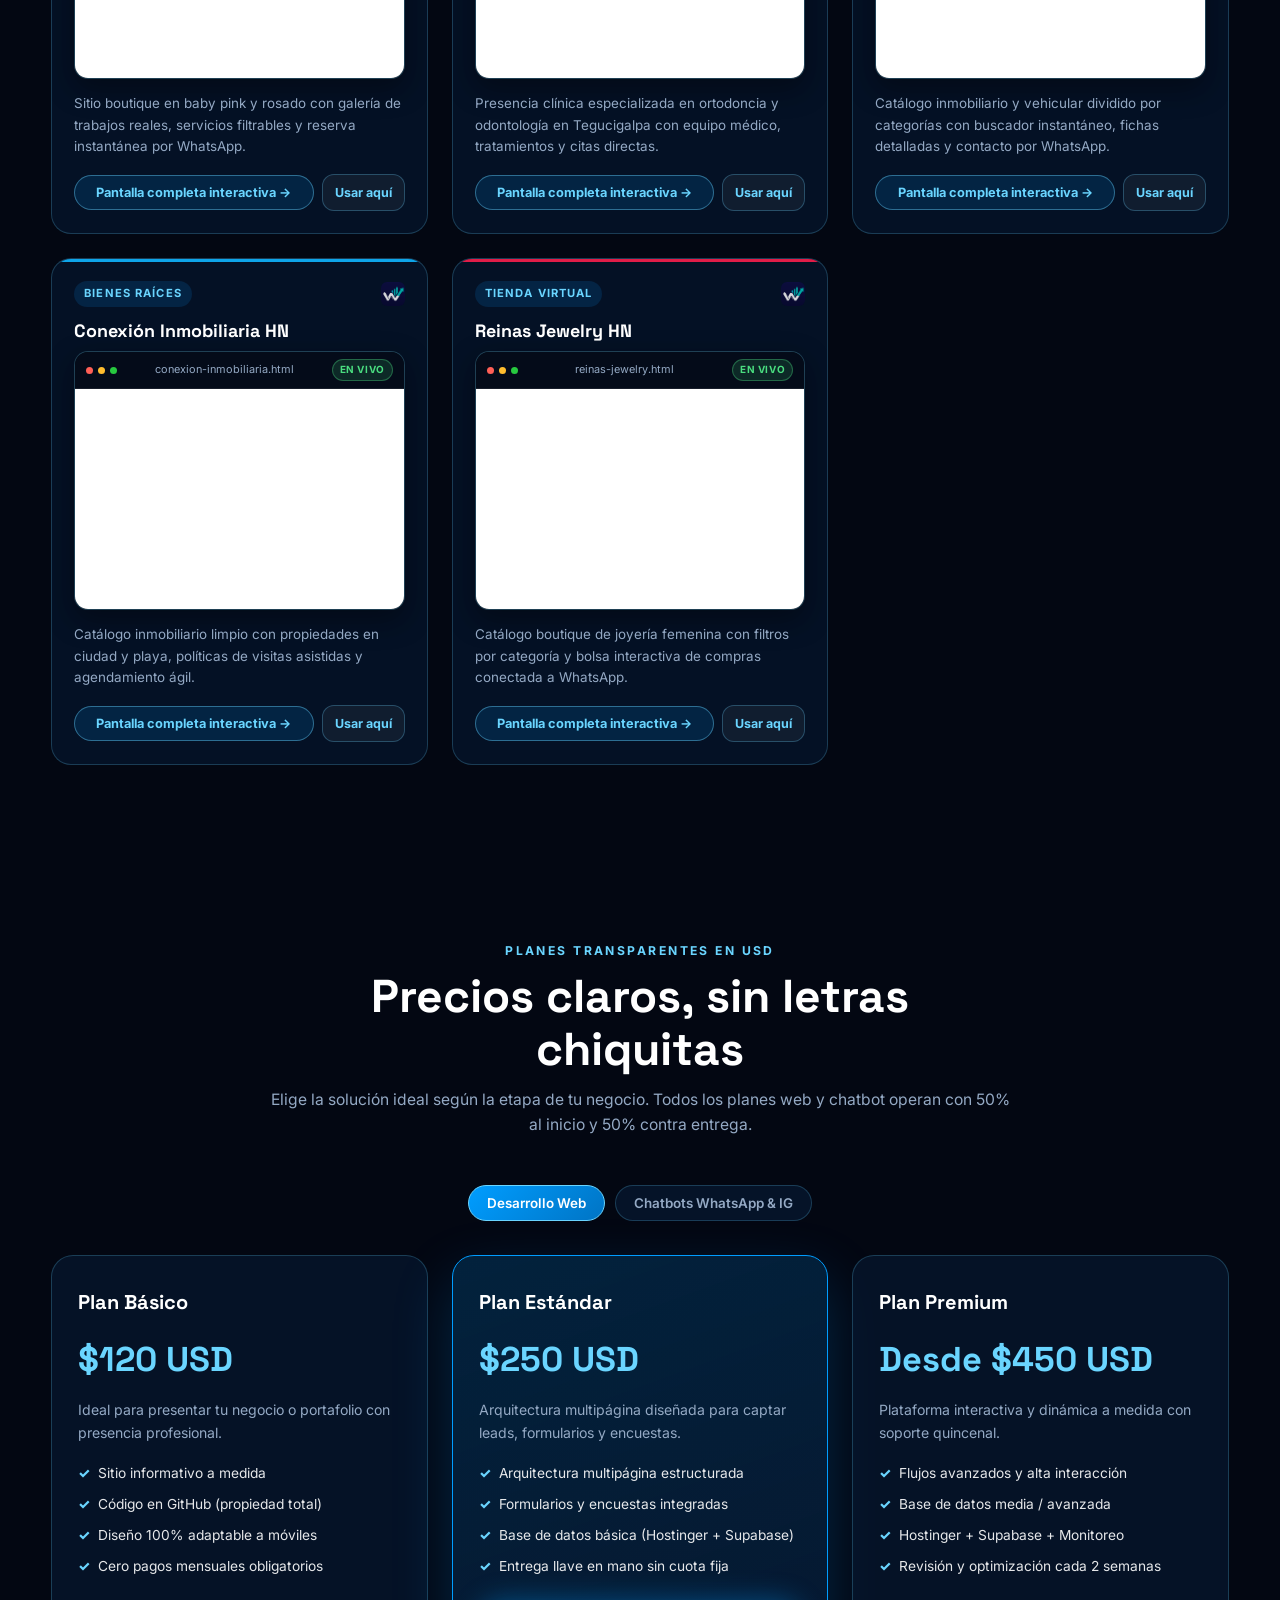
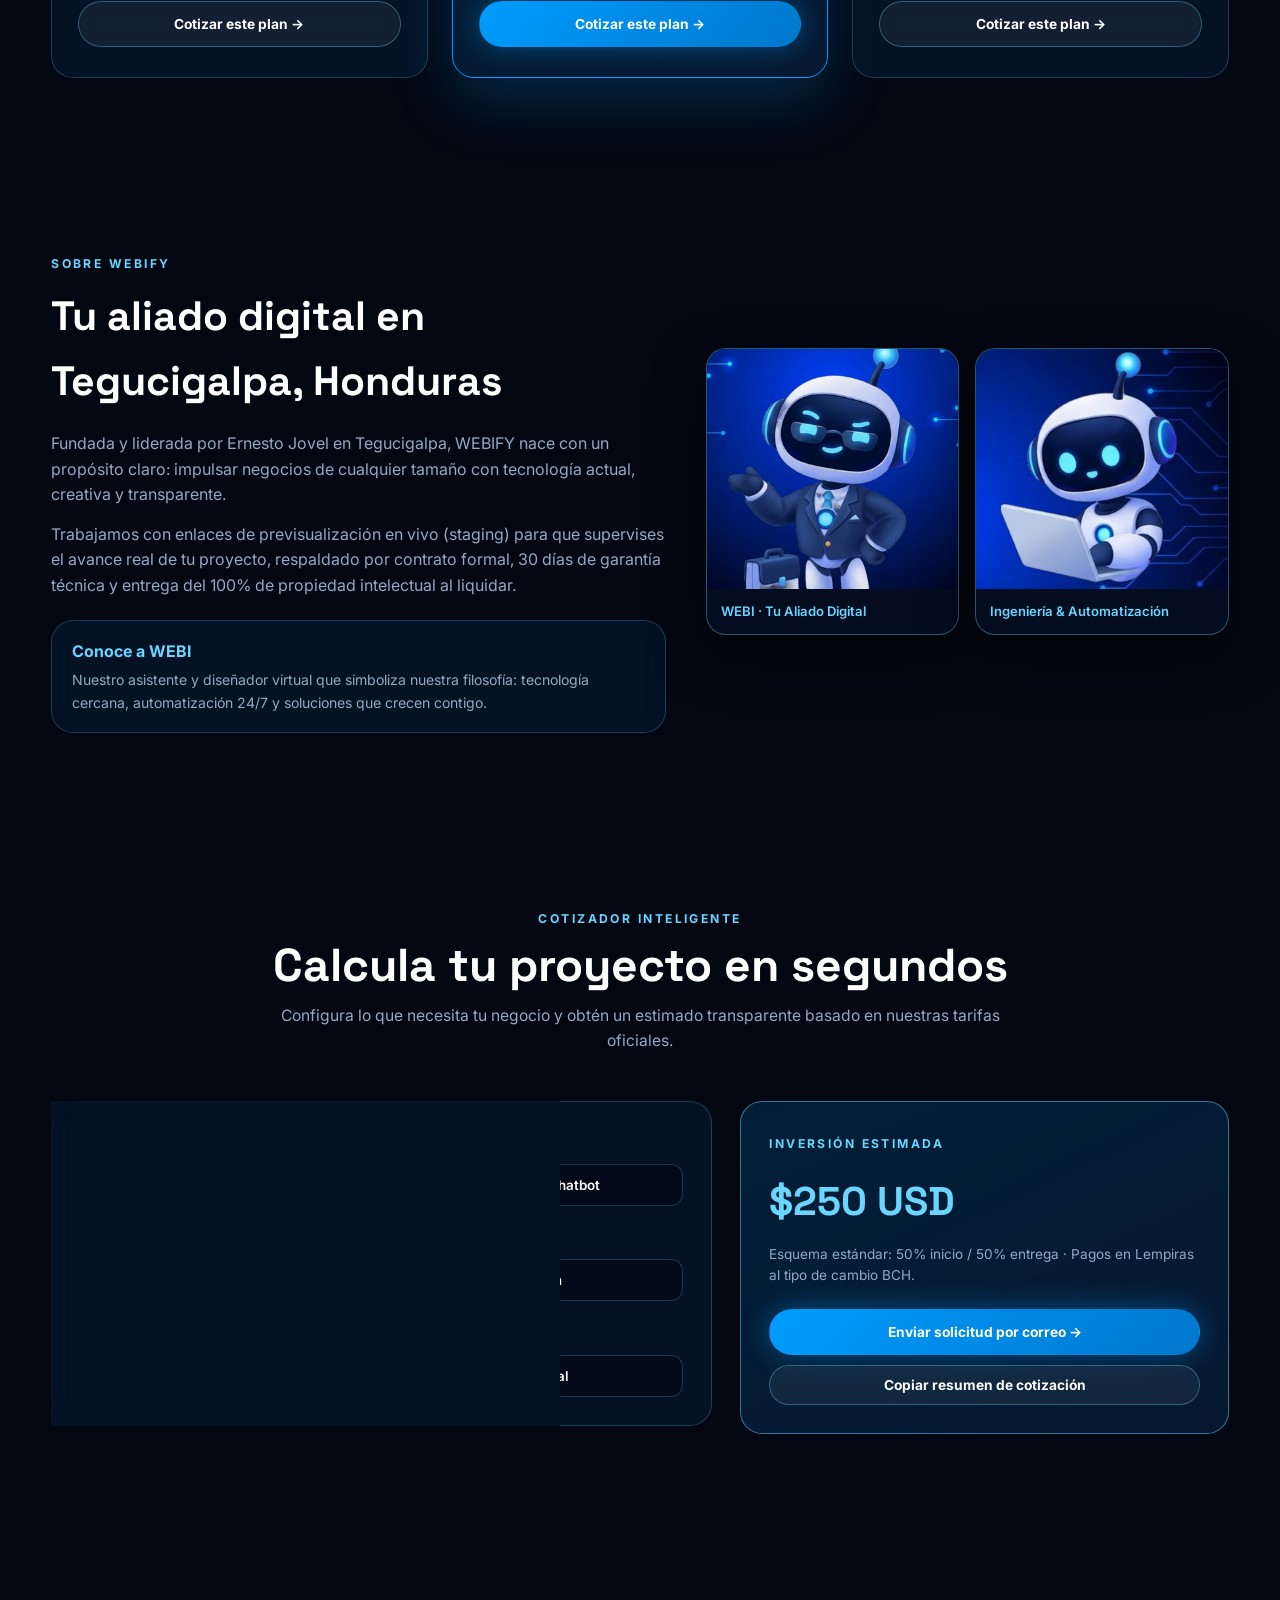
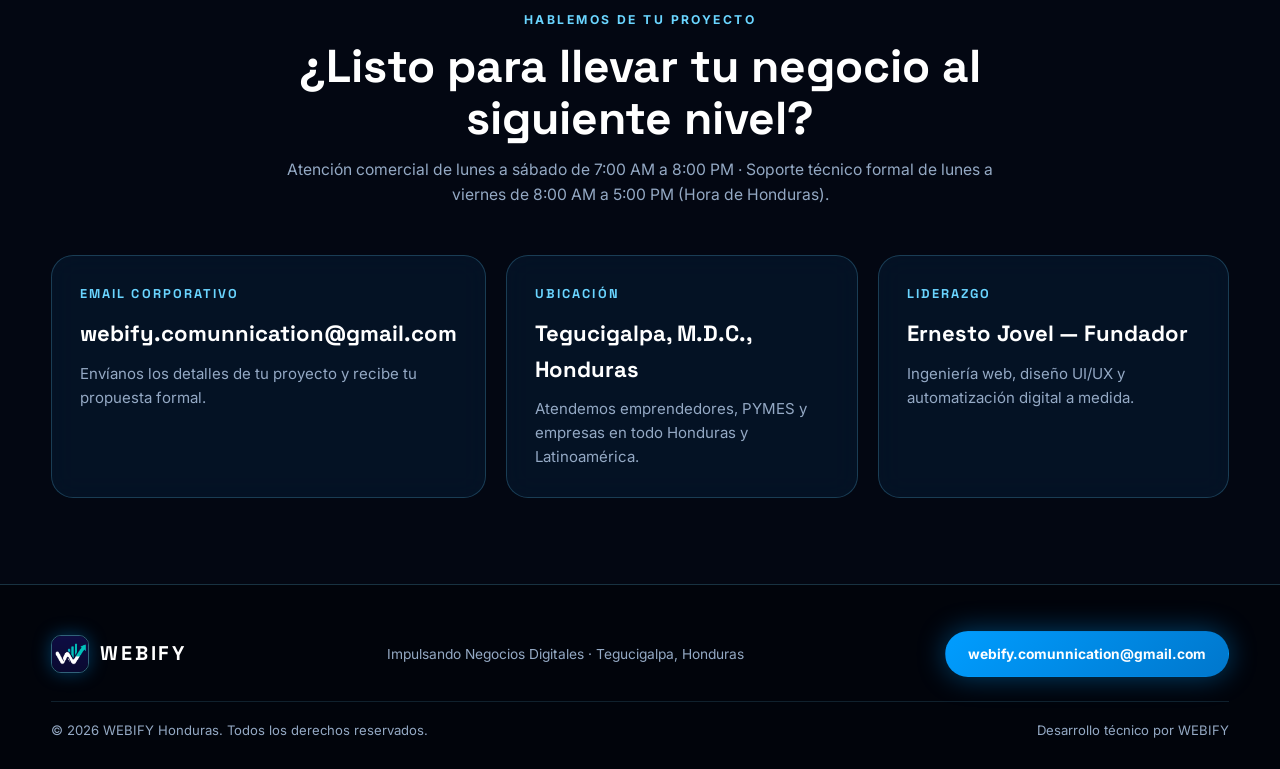
==== commit f34acbdb: "Add files via upload" ====
--- a/index.html
+++ b/index.html
@@ -1,206 +1,2519 @@
 <!DOCTYPE html>
 <html lang="es">
 <head>
-<meta charset="utf-8">
-<meta name="viewport" content="width=device-width, initial-scale=1">
-<title>Webify | Sitios web y chatbots en Honduras</title>
-<meta name="description" content="Webify crea sitios web a tu medida y chatbots para WhatsApp e Instagram. Empresa ubicada en Honduras.">
-<link rel="preconnect" href="https://fonts.googleapis.com">
-<link href="https://fonts.googleapis.com/css2?family=Comfortaa:wght@400;600;700&display=swap" rel="stylesheet">
-<link rel="stylesheet" href="https://cdnjs.cloudflare.com/ajax/libs/font-awesome/6.5.1/css/all.min.css">
-<script>document.documentElement.className+=" js";</script>
-<link rel="stylesheet" href="style.css">
+  <meta charset="UTF-8">
+  <meta name="viewport" content="width=device-width, initial-scale=1.0">
+  <title>WEBIFY — Impulsando Negocios Digitales | Agencia Web en Honduras</title>
+  <link rel="preconnect" href="https://fonts.googleapis.com">
+  <link rel="preconnect" href="https://fonts.gstatic.com" crossorigin>
+  <link href="https://fonts.googleapis.com/css2?family=Inter:wght@400;500;600;700;800&family=Space+Grotesk:wght@500;600;700&display=swap" rel="stylesheet">
+  <style>
+@import url('https://fonts.googleapis.com/css2?family=Inter:wght@400;500;600;700;800&family=Space+Grotesk:wght@500;600;700&display=swap');
+
+:root {
+  --primary: #009dff;
+  --secondary: #071b35;
+  --accent: #6ad5ff;
+  --white: #ffffff;
+  --black: #000000;
+  --obsidian: #030712;
+  --glass: rgba(7, 27, 53, 0.56);
+  --glass-border: rgba(106, 213, 255, 0.22);
+  --muted: #94a9c4;
+  --font-display: 'Space Grotesk', 'Inter', sans-serif;
+  --font-body: 'Inter', -apple-system, BlinkMacSystemFont, sans-serif;
+}
+
+*, *::before, *::after {
+  box-sizing: border-box;
+}
+
+html {
+  scroll-behavior: smooth;
+}
+
+body {
+  margin: 0;
+  font-family: var(--font-body);
+  background: var(--obsidian);
+  color: var(--white);
+  line-height: 1.6;
+  overflow-x: hidden;
+  -webkit-font-smoothing: antialiased;
+}
+
+img {
+  max-width: 100%;
+  height: auto;
+  display: block;
+}
+
+a {
+  color: inherit;
+  text-decoration: none;
+}
+
+.container {
+  width: min(1220px, 92%);
+  margin: 0 auto;
+}
+
+/* Particle Background Canvas & Cursor Glow */
+#techCanvas {
+  position: fixed;
+  inset: 0;
+  width: 100%;
+  height: 100%;
+  z-index: 0;
+  pointer-events: none;
+  opacity: 0.65;
+}
+
+#cursorGlow {
+  position: fixed;
+  width: 420px;
+  height: 420px;
+  border-radius: 50%;
+  background: radial-gradient(circle, rgba(0, 157, 255, 0.16), transparent 68%);
+  pointer-events: none;
+  transform: translate(-50%, -50%);
+  z-index: 1;
+  transition: opacity 0.3s ease;
+  opacity: 0;
+}
+
+/* Smooth Animated Loading Curtain (Non-blocking & fast) */
+.loader-curtain {
+  position: fixed;
+  inset: 0;
+  z-index: 200;
+  background: radial-gradient(circle at center, #071b35 0%, #02050c 100%);
+  display: flex;
+  flex-direction: column;
+  align-items: center;
+  justify-content: center;
+  gap: 14px;
+  transition: opacity 0.55s ease, visibility 0.55s ease;
+}
+
+.loader-curtain.hidden {
+  opacity: 0;
+  visibility: hidden;
+  pointer-events: none;
+}
+
+.loader-logo {
+  width: 78px;
+  height: 78px;
+  border-radius: 18px;
+  border: 1.5px solid rgba(106, 213, 255, 0.6);
+  box-shadow: 0 0 38px rgba(0, 157, 255, 0.55);
+  animation: pulseLogo 1.2s ease-in-out infinite;
+}
+
+.loader-bar {
+  width: 160px;
+  height: 3px;
+  background: rgba(255, 255, 255, 0.12);
+  border-radius: 999px;
+  overflow: hidden;
+}
+
+.loader-bar span {
+  display: block;
+  width: 100%;
+  height: 100%;
+  background: linear-gradient(90deg, var(--primary), var(--accent));
+  animation: loadFill 0.6s ease forwards;
+}
+
+@keyframes pulseLogo {
+  0%, 100% { transform: scale(1); }
+  50% { transform: scale(1.07); }
+}
+
+@keyframes loadFill {
+  from { transform: translateX(-100%); }
+  to { transform: translateX(0); }
+}
+
+/* Glassmorphic Sticky Navbar */
+.navbar {
+  position: sticky;
+  top: 0;
+  left: 0;
+  right: 0;
+  z-index: 80;
+  padding: 16px 0;
+  background: transparent;
+  transition: background 0.3s ease, border-color 0.3s ease, padding 0.3s ease, backdrop-filter 0.3s ease;
+  border-bottom: 1px solid transparent;
+}
+
+.navbar.scrolled {
+  padding: 11px 0;
+  background: rgba(3, 7, 18, 0.78);
+  backdrop-filter: blur(18px);
+  border-bottom-color: var(--glass-border);
+}
+
+.nav-inner {
+  display: flex;
+  align-items: center;
+  justify-content: space-between;
+  gap: 16px;
+}
+
+.brand {
+  display: flex;
+  align-items: center;
+  gap: 11px;
+  flex-shrink: 0;
+}
+
+.brand-icon {
+  width: 38px;
+  height: 38px;
+  border-radius: 10px;
+  border: 1px solid rgba(106, 213, 255, 0.45);
+  box-shadow: 0 0 18px rgba(0, 157, 255, 0.35);
+  transition: transform 0.3s ease;
+}
+
+.brand:hover .brand-icon {
+  transform: rotate(-6deg) scale(1.06);
+}
+
+.brand-word {
+  font-family: var(--font-display);
+  font-size: 1.24rem;
+  font-weight: 700;
+  letter-spacing: 0.14em;
+  color: var(--white);
+}
+
+.nav-links {
+  display: flex;
+  align-items: center;
+  gap: 20px;
+}
+
+.nav-links a {
+  font-size: 0.86rem;
+  font-weight: 500;
+  color: var(--muted);
+  white-space: nowrap;
+  transition: color 0.2s ease;
+}
+
+.nav-links a:hover {
+  color: var(--accent);
+}
+
+.nav-actions {
+  display: flex;
+  align-items: center;
+  gap: 10px;
+  flex-shrink: 0;
+}
+
+.lang-toggle {
+  display: inline-flex;
+  background: rgba(7, 27, 53, 0.72);
+  border: 1px solid var(--glass-border);
+  border-radius: 999px;
+  padding: 3px;
+}
+
+.lang-btn {
+  border: none;
+  background: transparent;
+  color: var(--muted);
+  font-size: 0.74rem;
+  font-weight: 700;
+  padding: 5px 10px;
+  border-radius: 999px;
+  cursor: pointer;
+  font-family: inherit;
+  transition: all 0.2s ease;
+}
+
+.lang-btn.active {
+  background: linear-gradient(135deg, var(--primary), var(--accent));
+  color: #030712;
+}
+
+.btn {
+  display: inline-flex;
+  align-items: center;
+  justify-content: center;
+  gap: 8px;
+  padding: 11px 22px;
+  border-radius: 999px;
+  font-size: 0.86rem;
+  font-weight: 700;
+  cursor: pointer;
+  border: 1px solid transparent;
+  white-space: nowrap;
+  font-family: inherit;
+  transition: transform 0.2s ease, box-shadow 0.22s ease, background 0.2s ease, border-color 0.2s ease;
+}
+
+.btn:hover {
+  transform: translateY(-2px);
+}
+
+.btn-primary {
+  background: linear-gradient(135deg, var(--primary) 0%, #0077cc 100%);
+  color: var(--white);
+  box-shadow: 0 0 28px rgba(0, 157, 255, 0.40);
+}
+
+.btn-primary:hover {
+  box-shadow: 0 0 40px rgba(106, 213, 255, 0.58);
+}
+
+.btn-glass {
+  background: rgba(255, 255, 255, 0.06);
+  color: var(--white);
+  border-color: rgba(106, 213, 255, 0.35);
+  backdrop-filter: blur(10px);
+}
+
+.btn-glass:hover {
+  background: rgba(0, 157, 255, 0.14);
+  border-color: var(--accent);
+}
+
+.menu-toggle {
+  display: none;
+  background: rgba(7, 27, 53, 0.8);
+  border: 1px solid var(--glass-border);
+  border-radius: 10px;
+  padding: 8px 12px;
+  color: var(--accent);
+  cursor: pointer;
+}
+
+/* Fullscreen Hero (Inspired by Jake Sinclair's 3D floating card stack + Luxury Dark Tech) */
+main, footer {
+  position: relative;
+  z-index: 2;
+}
+
+.hero {
+  min-height: 100vh;
+  padding: 120px 0 64px;
+  display: flex;
+  flex-direction: column;
+  justify-content: center;
+  position: relative;
+  background:
+    radial-gradient(circle at 18% 22%, rgba(0, 157, 255, 0.20), transparent 44%),
+    radial-gradient(circle at 82% 72%, rgba(106, 213, 255, 0.14), transparent 46%),
+    linear-gradient(180deg, rgba(7, 27, 53, 0.55) 0%, rgba(3, 7, 18, 0.96) 100%);
+}
+
+.hero-grid {
+  display: grid;
+  grid-template-columns: 1.05fr 0.95fr;
+  gap: 48px;
+  align-items: center;
+}
+
+.hero-badge {
+  display: inline-flex;
+  align-items: center;
+  gap: 8px;
+  padding: 6px 14px;
+  border-radius: 999px;
+  background: rgba(0, 157, 255, 0.12);
+  border: 1px solid rgba(106, 213, 255, 0.42);
+  color: var(--accent);
+  font-size: 0.72rem;
+  font-weight: 700;
+  letter-spacing: 0.16em;
+  text-transform: uppercase;
+  margin-bottom: 20px;
+}
+
+.hero-badge::before {
+  content: "";
+  width: 8px;
+  height: 8px;
+  border-radius: 50%;
+  background: var(--accent);
+  box-shadow: 0 0 12px var(--accent);
+}
+
+.hero-headline {
+  font-family: var(--font-display);
+  font-size: clamp(3.1rem, 6.4vw, 5.4rem);
+  font-weight: 700;
+  letter-spacing: 0.06em;
+  line-height: 0.98;
+  margin: 0 0 14px;
+  background: linear-gradient(135deg, #ffffff 10%, var(--accent) 55%, var(--primary) 100%);
+  -webkit-background-clip: text;
+  -webkit-text-fill-color: transparent;
+}
+
+.hero-subheadline {
+  font-family: var(--font-display);
+  font-size: clamp(1.35rem, 2.5vw, 1.95rem);
+  font-weight: 600;
+  color: var(--white);
+  margin: 0 0 16px;
+  line-height: 1.25;
+}
+
+.hero-desc {
+  margin: 0 0 28px;
+  font-size: 1rem;
+  color: var(--muted);
+  max-width: 56ch;
+}
+
+.hero-ctas {
+  display: flex;
+  flex-wrap: wrap;
+  gap: 12px;
+  margin-bottom: 34px;
+}
+
+.hero-stats {
+  display: grid;
+  grid-template-columns: repeat(3, 1fr);
+  gap: 16px;
+  padding-top: 22px;
+  border-top: 1px solid rgba(106, 213, 255, 0.18);
+}
+
+.hero-stat strong {
+  display: block;
+  font-family: var(--font-display);
+  font-size: 1.05rem;
+  color: var(--accent);
+}
+
+.hero-stat span {
+  font-size: 0.78rem;
+  color: var(--muted);
+}
+
+/* 3D Floating Interactive Showcase Stage (Jake Sinclair UX inspiration, 100% WEBIFY identity) */
+.hero-stage {
+  position: relative;
+  height: 440px;
+  perspective: 1100px;
+  display: flex;
+  align-items: center;
+  justify-content: center;
+}
+
+.stage-orb {
+  position: absolute;
+  width: 340px;
+  height: 340px;
+  border-radius: 50%;
+  background: radial-gradient(circle, rgba(0, 157, 255, 0.34), transparent 70%);
+  filter: blur(28px);
+  pointer-events: none;
+}
+
+.stage-card {
+  position: absolute;
+  border-radius: 20px;
+  background: rgba(7, 27, 53, 0.78);
+  border: 1px solid rgba(106, 213, 255, 0.36);
+  backdrop-filter: blur(16px);
+  box-shadow: 0 26px 64px rgba(0, 0, 0, 0.65);
+  padding: 20px;
+  transition: transform 0.35s ease, border-color 0.3s ease;
+}
+
+.stage-card-back {
+  width: 320px;
+  transform: translate(-54px, -42px) rotateY(16deg) rotateZ(-6deg);
+  opacity: 0.85;
+}
+
+.stage-card-main {
+  width: 360px;
+  z-index: 3;
+  transform: rotateY(-12deg) rotateX(6deg);
+  border-color: rgba(106, 213, 255, 0.65);
+  box-shadow: 0 30px 70px rgba(0, 157, 255, 0.24), 0 24px 60px rgba(0, 0, 0, 0.72);
+}
+
+.stage-card-front {
+  width: 245px;
+  z-index: 4;
+  transform: translate(110px, 162px) rotateY(-8deg) rotateZ(4deg);
+  padding: 14px 16px;
+  background: rgba(3, 12, 28, 0.90);
+}
+
+.stage-card-main:hover {
+  transform: rotateY(0deg) rotateX(0deg) scale(1.03);
+}
+
+.stage-banner-img {
+  width: 100%;
+  border-radius: 12px;
+  margin-bottom: 14px;
+  border: 1px solid rgba(106, 213, 255, 0.3);
+}
+
+.stage-pill {
+  display: inline-block;
+  font-size: 0.7rem;
+  font-weight: 700;
+  letter-spacing: 0.12em;
+  text-transform: uppercase;
+  padding: 4px 10px;
+  border-radius: 999px;
+  background: rgba(0, 157, 255, 0.18);
+  color: var(--accent);
+  margin-bottom: 8px;
+}
+
+.stage-card h3 {
+  margin: 0 0 6px;
+  font-family: var(--font-display);
+  font-size: 1.08rem;
+}
+
+.stage-card p {
+  margin: 0;
+  font-size: 0.82rem;
+  color: var(--muted);
+}
+
+.webi-mini-row {
+  display: flex;
+  align-items: center;
+  gap: 10px;
+}
+
+.webi-mini-row img {
+  width: 44px;
+  height: 44px;
+  border-radius: 50%;
+  border: 1.5px solid var(--accent);
+  object-fit: cover;
+}
+
+/* Client Marquee Strip */
+.marquee-wrap {
+  border-top: 1px solid rgba(106, 213, 255, 0.14);
+  border-bottom: 1px solid rgba(106, 213, 255, 0.14);
+  background: rgba(7, 27, 53, 0.35);
+  padding: 20px 0;
+  overflow: hidden;
+}
+
+.marquee-label {
+  text-align: center;
+  font-size: 0.72rem;
+  font-weight: 700;
+  letter-spacing: 0.2em;
+  color: var(--muted);
+  margin-bottom: 14px;
+}
+
+.marquee-track {
+  display: flex;
+  gap: 40px;
+  width: max-content;
+  animation: marqueeScroll 28s linear infinite;
+}
+
+.marquee-item {
+  font-family: var(--font-display);
+  font-size: 1.08rem;
+  font-weight: 700;
+  letter-spacing: 0.08em;
+  color: rgba(255, 255, 255, 0.72);
+  white-space: nowrap;
+}
+
+.marquee-item span {
+  color: var(--primary);
+  margin-right: 10px;
+}
+
+@keyframes marqueeScroll {
+  from { transform: translateX(0); }
+  to { transform: translateX(-50%); }
+}
+
+/* Sections & Scroll Reveal Animations */
+section {
+  padding: 86px 0;
+}
+
+.reveal {
+  opacity: 0;
+  transform: translateY(28px);
+  transition: opacity 0.7s ease, transform 0.7s ease;
+}
+
+.reveal-left {
+  opacity: 0;
+  transform: translateX(-36px);
+  transition: opacity 0.7s ease, transform 0.7s ease;
+}
+
+.reveal-right {
+  opacity: 0;
+  transform: translateX(36px);
+  transition: opacity 0.7s ease, transform 0.7s ease;
+}
+
+.reveal.visible,
+.reveal-left.visible,
+.reveal-right.visible {
+  opacity: 1;
+  transform: translate(0, 0);
+}
+
+.section-header {
+  text-align: center;
+  max-width: 740px;
+  margin: 0 auto 48px;
+}
+
+.eyebrow {
+  display: inline-block;
+  font-size: 0.76rem;
+  font-weight: 700;
+  letter-spacing: 0.2em;
+  text-transform: uppercase;
+  color: var(--accent);
+  margin-bottom: 10px;
+}
+
+.section-header h2 {
+  font-family: var(--font-display);
+  font-size: clamp(1.9rem, 3.6vw, 2.9rem);
+  font-weight: 700;
+  margin: 0 0 12px;
+  line-height: 1.14;
+}
+
+.section-header p {
+  margin: 0;
+  color: var(--muted);
+  font-size: 0.98rem;
+}
+
+/* Services Grid */
+.services-grid {
+  display: grid;
+  grid-template-columns: repeat(2, 1fr);
+  gap: 24px;
+}
+
+.glass-card {
+  background: var(--glass);
+  border: 1px solid var(--glass-border);
+  border-radius: 22px;
+  padding: 28px;
+  backdrop-filter: blur(14px);
+  transition: transform 0.25s ease, border-color 0.25s ease, box-shadow 0.25s ease;
+}
+
+.glass-card:hover {
+  transform: translateY(-5px);
+  border-color: rgba(106, 213, 255, 0.58);
+  box-shadow: 0 22px 54px rgba(0, 157, 255, 0.16);
+}
+
+.srv-num {
+  font-family: var(--font-display);
+  font-size: 0.8rem;
+  font-weight: 700;
+  color: var(--accent);
+  letter-spacing: 0.16em;
+  margin-bottom: 12px;
+  display: block;
+}
+
+.glass-card h3 {
+  font-family: var(--font-display);
+  font-size: 1.38rem;
+  margin: 0 0 10px;
+}
+
+.glass-card p {
+  margin: 0;
+  font-size: 0.94rem;
+  color: var(--muted);
+}
+
+/* Portfolio Showcase */
+.filter-row {
+  display: flex;
+  flex-wrap: wrap;
+  justify-content: center;
+  gap: 10px;
+  margin-bottom: 34px;
+}
+
+.filter-pill {
+  padding: 9px 18px;
+  border-radius: 999px;
+  background: rgba(7, 27, 53, 0.65);
+  border: 1px solid var(--glass-border);
+  color: var(--muted);
+  font-size: 0.84rem;
+  font-weight: 600;
+  cursor: pointer;
+  font-family: inherit;
+  transition: all 0.2s ease;
+}
+
+.filter-pill:hover,
+.filter-pill.active {
+  background: linear-gradient(135deg, var(--primary), #0074c4);
+  color: var(--white);
+  border-color: var(--accent);
+}
+
+.projects-grid {
+  display: grid;
+  grid-template-columns: repeat(4, 1fr);
+  gap: 20px;
+}
+
+.project-card {
+  background: rgba(7, 27, 53, 0.55);
+  border: 1px solid var(--glass-border);
+  border-radius: 20px;
+  padding: 22px;
+  display: flex;
+  flex-direction: column;
+  justify-content: space-between;
+  gap: 16px;
+  position: relative;
+  overflow: hidden;
+  transition: transform 0.25s ease, border-color 0.25s ease;
+}
+
+.project-card::before {
+  content: "";
+  position: absolute;
+  top: 0;
+  left: 0;
+  right: 0;
+  height: 3px;
+  background: var(--card-accent, var(--primary));
+}
+
+.project-card:hover {
+  transform: translateY(-5px);
+  border-color: var(--accent);
+}
+
+.proj-top {
+  display: flex;
+  align-items: center;
+  justify-content: space-between;
+  gap: 8px;
+}
+
+.proj-tag {
+  font-size: 0.7rem;
+  font-weight: 700;
+  text-transform: uppercase;
+  letter-spacing: 0.1em;
+  color: var(--accent);
+  background: rgba(0, 157, 255, 0.14);
+  padding: 4px 10px;
+  border-radius: 999px;
+}
+
+.proj-logo-mini {
+  width: 24px;
+  height: 24px;
+  border-radius: 6px;
+  opacity: 0.85;
+}
+
+.project-card h3 {
+  font-family: var(--font-display);
+  font-size: 1.12rem;
+  margin: 10px 0 6px;
+}
+
+.project-card p {
+  margin: 0;
+  font-size: 0.84rem;
+  color: var(--muted);
+}
+
+.proj-link {
+  font-size: 0.82rem;
+  font-weight: 700;
+  color: var(--accent);
+  display: inline-flex;
+  align-items: center;
+  gap: 6px;
+}
+
+.proj-link:hover {
+  color: var(--white);
+}
+
+/* Pricing Plans (Web + Chatbots Toggle) */
+.pricing-grid {
+  display: grid;
+  grid-template-columns: repeat(3, 1fr);
+  gap: 24px;
+}
+
+.plan-card {
+  background: rgba(7, 27, 53, 0.62);
+  border: 1px solid var(--glass-border);
+  border-radius: 22px;
+  padding: 30px 26px;
+  display: flex;
+  flex-direction: column;
+}
+
+.plan-card.featured {
+  border-color: var(--primary);
+  background: linear-gradient(160deg, rgba(0, 157, 255, 0.18), rgba(7, 27, 53, 0.88));
+  box-shadow: 0 24px 60px rgba(0, 157, 255, 0.22);
+}
+
+.plan-name {
+  font-family: var(--font-display);
+  font-size: 1.25rem;
+  font-weight: 700;
+  margin: 0 0 6px;
+}
+
+.plan-price {
+  font-family: var(--font-display);
+  font-size: 2.15rem;
+  font-weight: 700;
+  color: var(--accent);
+  margin: 8px 0 12px;
+}
+
+.plan-desc {
+  font-size: 0.88rem;
+  color: var(--muted);
+  margin: 0 0 18px;
+}
+
+.plan-features {
+  list-style: none;
+  padding: 0;
+  margin: 0 0 24px;
+  display: grid;
+  gap: 9px;
+  flex: 1;
+}
+
+.plan-features li {
+  font-size: 0.86rem;
+  color: rgba(255, 255, 255, 0.9);
+  display: flex;
+  align-items: flex-start;
+  gap: 8px;
+}
+
+.plan-features li::before {
+  content: "✓";
+  color: var(--accent);
+  font-weight: 800;
+}
+
+/* About Us + WEBI Section */
+.about-grid {
+  display: grid;
+  grid-template-columns: 1.08fr 0.92fr;
+  gap: 40px;
+  align-items: center;
+}
+
+.webi-showcase {
+  display: grid;
+  grid-template-columns: 1fr 1fr;
+  gap: 16px;
+}
+
+.webi-frame {
+  border-radius: 20px;
+  overflow: hidden;
+  border: 1px solid rgba(106, 213, 255, 0.36);
+  background: #040d1f;
+  box-shadow: 0 20px 50px rgba(0, 0, 0, 0.55);
+}
+
+.webi-frame img {
+  width: 100%;
+  height: 240px;
+  object-fit: cover;
+}
+
+.webi-frame-cap {
+  padding: 12px 14px;
+  font-size: 0.82rem;
+  color: var(--accent);
+  font-weight: 600;
+}
+
+/* Smart Quote Builder */
+.quote-grid {
+  display: grid;
+  grid-template-columns: 1.15fr 0.85fr;
+  gap: 28px;
+  align-items: start;
+}
+
+.opt-row {
+  display: grid;
+  grid-template-columns: repeat(3, 1fr);
+  gap: 10px;
+  margin-bottom: 20px;
+}
+
+.opt-btn {
+  padding: 12px 14px;
+  border-radius: 12px;
+  border: 1px solid var(--glass-border);
+  background: rgba(3, 7, 18, 0.55);
+  color: var(--white);
+  font-size: 0.84rem;
+  font-weight: 600;
+  cursor: pointer;
+  font-family: inherit;
+  text-align: left;
+  transition: all 0.2s ease;
+}
+
+.opt-btn:hover {
+  border-color: var(--accent);
+}
+
+.opt-btn.active {
+  background: rgba(0, 157, 255, 0.22);
+  border-color: var(--accent);
+  box-shadow: 0 0 0 1px var(--accent);
+}
+
+.quote-summary {
+  background: linear-gradient(155deg, rgba(0, 157, 255, 0.16), rgba(7, 27, 53, 0.90));
+  border: 1px solid rgba(106, 213, 255, 0.48);
+  border-radius: 22px;
+  padding: 28px;
+}
+
+.est-big {
+  font-family: var(--font-display);
+  font-size: 2.5rem;
+  font-weight: 700;
+  color: var(--accent);
+  margin: 6px 0 10px;
+}
+
+/* Contact & Footer */
+.contact-bar {
+  display: grid;
+  grid-template-columns: repeat(3, 1fr);
+  gap: 20px;
+}
+
+.footer {
+  border-top: 1px solid var(--glass-border);
+  background: rgba(2, 5, 12, 0.95);
+  padding: 46px 0 28px;
+}
+
+.footer-top {
+  display: flex;
+  flex-wrap: wrap;
+  align-items: center;
+  justify-content: space-between;
+  gap: 20px;
+  padding-bottom: 24px;
+  border-bottom: 1px solid rgba(106, 213, 255, 0.14);
+}
+
+.footer-bottom {
+  padding-top: 18px;
+  display: flex;
+  flex-wrap: wrap;
+  justify-content: space-between;
+  gap: 10px;
+  font-size: 0.82rem;
+  color: var(--muted);
+}
+
+/* Floating WEBI Virtual Assistant Widget */
+.webi-fab {
+  position: fixed;
+  right: 22px;
+  bottom: 22px;
+  z-index: 90;
+  width: 62px;
+  height: 62px;
+  border-radius: 50%;
+  border: 2px solid var(--accent);
+  background: #071b35;
+  padding: 3px;
+  cursor: pointer;
+  box-shadow: 0 12px 32px rgba(0, 157, 255, 0.45);
+  transition: transform 0.2s ease;
+}
+
+.webi-fab:hover {
+  transform: scale(1.08);
+}
+
+.webi-fab img {
+  width: 100%;
+  height: 100%;
+  border-radius: 50%;
+  object-fit: cover;
+}
+
+.webi-chat {
+  position: fixed;
+  right: 22px;
+  bottom: 96px;
+  z-index: 95;
+  width: min(350px, 92vw);
+  background: rgba(5, 14, 30, 0.96);
+  border: 1px solid rgba(106, 213, 255, 0.52);
+  border-radius: 20px;
+  backdrop-filter: blur(18px);
+  box-shadow: 0 24px 60px rgba(0, 0, 0, 0.72);
+  display: none;
+  flex-direction: column;
+  overflow: hidden;
+}
+
+.webi-chat.open {
+  display: flex;
+}
+
+.webi-chat-head {
+  padding: 14px 16px;
+  background: linear-gradient(135deg, var(--secondary), #0b2d59);
+  border-bottom: 1px solid var(--glass-border);
+  display: flex;
+  align-items: center;
+  justify-content: space-between;
+}
+
+.webi-chat-body {
+  padding: 14px 16px;
+  display: grid;
+  gap: 10px;
+  max-height: 280px;
+  overflow-y: auto;
+  font-size: 0.85rem;
+}
+
+.chat-bubble {
+  background: rgba(0, 157, 255, 0.14);
+  border: 1px solid rgba(106, 213, 255, 0.25);
+  border-radius: 12px;
+  padding: 10px 12px;
+  color: var(--white);
+}
+
+.webi-quick {
+  padding: 10px 16px 14px;
+  display: flex;
+  flex-wrap: wrap;
+  gap: 6px;
+  border-top: 1px solid rgba(106, 213, 255, 0.14);
+}
+
+.quick-q {
+  font-size: 0.75rem;
+  padding: 6px 10px;
+  border-radius: 999px;
+  background: rgba(255, 255, 255, 0.06);
+  border: 1px solid var(--glass-border);
+  color: var(--accent);
+  cursor: pointer;
+  font-family: inherit;
+}
+
+.toast {
+  position: fixed;
+  left: 50%;
+  bottom: 24px;
+  transform: translateX(-50%) translateY(20px);
+  background: linear-gradient(135deg, var(--primary), #0074c4);
+  color: var(--white);
+  padding: 11px 22px;
+  border-radius: 999px;
+  font-size: 0.86rem;
+  font-weight: 700;
+  opacity: 0;
+  pointer-events: none;
+  z-index: 120;
+  transition: opacity 0.25s ease, transform 0.25s ease;
+}
+
+.toast.show {
+  opacity: 1;
+  transform: translateX(-50%) translateY(0);
+}
+
+
+/* Mini Interactive Preview Mockup on Project Cards & Interactive Modal */
+.proj-mini-frame {
+  border-radius: 12px;
+  overflow: hidden;
+  border: 1px solid rgba(106, 213, 255, 0.22);
+  margin: 10px 0 12px;
+  background: var(--mock-bg, #0b2545);
+}
+.proj-mini-bar {
+  display: flex;
+  align-items: center;
+  gap: 5px;
+  padding: 6px 10px;
+  background: rgba(0, 0, 0, 0.38);
+}
+.proj-mini-bar i {
+  width: 6px;
+  height: 6px;
+  border-radius: 50%;
+  background: rgba(255, 255, 255, 0.35);
+  display: inline-block;
+}
+.proj-mini-screen {
+  padding: 12px;
+  display: flex;
+  flex-direction: column;
+  gap: 6px;
+}
+.proj-mini-badge {
+  width: 34px;
+  height: 34px;
+  border-radius: 10px;
+  background: var(--card-accent, var(--primary));
+  color: #030712;
+  font-family: var(--font-display);
+  font-weight: 800;
+  font-size: 1rem;
+  display: inline-flex;
+  align-items: center;
+  justify-content: center;
+}
+.proj-mini-lines span {
+  display: block;
+  height: 5px;
+  border-radius: 99px;
+  background: rgba(255, 255, 255, 0.22);
+  margin-top: 5px;
+}
+.proj-preview-btn {
+  width: 100%;
+  padding: 9px 14px;
+  border-radius: 999px;
+  border: 1px solid rgba(106, 213, 255, 0.42);
+  background: rgba(0, 157, 255, 0.14);
+  color: var(--accent);
+  font-size: 0.8rem;
+  font-weight: 700;
+  cursor: pointer;
+  font-family: inherit;
+  transition: all 0.2s ease;
+}
+.proj-preview-btn:hover {
+  background: var(--primary);
+  color: var(--white);
+  border-color: var(--accent);
+}
+
+/* Interactive Project Preview Modal */
+.preview-modal {
+  position: fixed;
+  inset: 0;
+  z-index: 150;
+  background: rgba(2, 6, 15, 0.86);
+  backdrop-filter: blur(10px);
+  display: none;
+  align-items: center;
+  justify-content: center;
+  padding: 18px;
+}
+.preview-modal.open {
+  display: flex;
+}
+.preview-window {
+  width: min(860px, 100%);
+  max-height: 90vh;
+  overflow-y: auto;
+  border-radius: 22px;
+  border: 1px solid rgba(106, 213, 255, 0.48);
+  background: #061124;
+  box-shadow: 0 30px 80px rgba(0, 0, 0, 0.78);
+  display: flex;
+  flex-direction: column;
+}
+.preview-chrome {
+  padding: 12px 18px;
+  background: rgba(3, 7, 18, 0.94);
+  border-bottom: 1px solid rgba(106, 213, 255, 0.22);
+  display: flex;
+  align-items: center;
+  justify-content: space-between;
+  gap: 12px;
+  flex-wrap: wrap;
+}
+.preview-dots {
+  display: flex;
+  gap: 6px;
+}
+.preview-dots span {
+  width: 10px;
+  height: 10px;
+  border-radius: 50%;
+  background: rgba(255, 255, 255, 0.28);
+}
+.preview-url-pill {
+  font-size: 0.78rem;
+  color: var(--muted);
+  background: rgba(255, 255, 255, 0.06);
+  padding: 5px 14px;
+  border-radius: 999px;
+  border: 1px solid rgba(106, 213, 255, 0.18);
+}
+.preview-vp-toggle {
+  display: inline-flex;
+  gap: 6px;
+}
+.vp-btn {
+  padding: 5px 11px;
+  border-radius: 999px;
+  border: 1px solid var(--glass-border);
+  background: transparent;
+  color: var(--muted);
+  font-size: 0.75rem;
+  font-weight: 700;
+  cursor: pointer;
+  font-family: inherit;
+}
+.vp-btn.active {
+  background: var(--primary);
+  color: var(--white);
+  border-color: var(--accent);
+}
+.preview-stage-wrap {
+  padding: 22px;
+  display: flex;
+  justify-content: center;
+}
+.preview-viewport {
+  width: 100%;
+  border-radius: 16px;
+  overflow: hidden;
+  border: 1px solid rgba(255, 255, 255, 0.14);
+  transition: width 0.3s ease;
+}
+.preview-viewport.mobile {
+  width: 370px;
+  max-width: 100%;
+}
+.sim-hero {
+  padding: 26px 24px;
+  color: #ffffff;
+}
+.sim-nav {
+  display: flex;
+  align-items: center;
+  justify-content: space-between;
+  gap: 10px;
+  margin-bottom: 18px;
+  flex-wrap: wrap;
+}
+.sim-tabs {
+  display: flex;
+  gap: 8px;
+  flex-wrap: wrap;
+}
+.sim-tab {
+  padding: 0;
+  border-radius: 999px;
+  border: 1px solid rgba(255, 255, 255, 0.25);
+  background: rgba(255, 255, 255, 0.08);
+  color: #ffffff;
+  font-size: 0.76rem;
+  font-weight: 600;
+  cursor: pointer;
+  font-family: inherit;
+}
+.sim-tab.active {
+  background: #ffffff;
+  color: #061124;
+}
+.sim-body {
+  padding: 20px 24px 24px;
+  background: rgba(255, 255, 255, 0.04);
+  display: grid;
+  grid-template-columns: repeat(3, 1fr);
+  gap: 12px;
+}
+.preview-viewport.mobile .sim-body {
+  grid-template-columns: 1fr;
+}
+.sim-item {
+  padding: 14px;
+  border-radius: 12px;
+  background: rgba(255, 255, 255, 0.07);
+  border: 1px solid rgba(255, 255, 255, 0.14);
+}
+.sim-item strong {
+  display: block;
+  font-size: 0.9rem;
+  margin-bottom: 4px;
+}
+.sim-item span {
+  display: block;
+  font-size: 0.78rem;
+  color: rgba(255, 255, 255, 0.78);
+  margin-bottom: 10px;
+}
+.sim-action {
+  padding: 0;
+  border-radius: 999px;
+  border: none;
+  font-size: 0.74rem;
+  font-weight: 700;
+  cursor: pointer;
+  color: #030712;
+  font-family: inherit;
+}
+
+@media (max-width: 1080px) {
+  .projects-grid { grid-template-columns: repeat(2, 1fr); }
+}
+
+@media (max-width: 920px) {
+  .hero-grid,
+  .services-grid,
+  .pricing-grid,
+  .about-grid,
+  .quote-grid,
+  .contact-bar {
+    grid-template-columns: 1fr;
+  }
+  .hero-stage { height: 360px; }
+  .nav-links {
+    display: none;
+    position: absolute;
+    top: 100%;
+    left: 0;
+    right: 0;
+    background: rgba(3, 7, 18, 0.98);
+    border-bottom: 1px solid var(--glass-border);
+    flex-direction: column;
+    padding: 18px 24px;
+    gap: 14px;
+  }
+  .nav-links.open { display: flex; }
+  .menu-toggle { display: inline-flex; }
+}
+
+@media (max-width: 560px) {
+  .projects-grid,
+  .opt-row,
+  .webi-showcase,
+  .hero-stats {
+    grid-template-columns: 1fr;
+  }
+}
+
+/* Full-Width Rectangular WEBIFY Top Logo Banner */
+.webify-top-banner {
+  position: relative;
+  z-index: 4;
+  width: 100%;
+  background: #0d0d3f;
+  border-bottom: 1px solid rgba(106, 213, 255, 0.32);
+  box-shadow: 0 12px 44px rgba(0, 157, 255, 0.18);
+  overflow: hidden;
+}
+.webify-top-banner-inner {
+  width: 100%;
+  max-width: 1260px;
+  margin: 0 auto;
+  padding: 0;
+  display: flex;
+  align-items: center;
+  justify-content: center;
+}
+.webify-top-banner-img {
+  width: 100%;
+  max-width: 1320px;
+  height: auto;
+  max-height: 380px;
+  object-fit: contain;
+  display: block;
+}
+
+/* Live Interactive Iframe Preview inside Portfolio Cards */
+.projects-grid {
+  display: grid;
+  grid-template-columns: repeat(3, 1fr);
+  gap: 24px;
+}
+.proj-live-frame {
+  border-radius: 14px;
+  overflow: hidden;
+  border: 1px solid rgba(106, 213, 255, 0.28);
+  background: #030712;
+  margin-bottom: 14px;
+  box-shadow: 0 10px 28px rgba(0, 0, 0, 0.38);
+}
+.proj-live-bar {
+  display: flex;
+  align-items: center;
+  justify-content: space-between;
+  gap: 8px;
+  padding: 7px 11px;
+  background: rgba(5, 12, 26, 0.96);
+  border-bottom: 1px solid rgba(255, 255, 255, 0.08);
+}
+.proj-live-dots {
+  display: flex;
+  gap: 5px;
+}
+.proj-live-dots i {
+  width: 7px;
+  height: 7px;
+  border-radius: 50%;
+  display: inline-block;
+  background: rgba(255, 255, 255, 0.3);
+}
+.proj-live-dots i:nth-child(1) { background: #ff5f56; }
+.proj-live-dots i:nth-child(2) { background: #ffbd2e; }
+.proj-live-dots i:nth-child(3) { background: #27c93f; }
+.proj-live-slug {
+  font-size: 0.68rem;
+  color: var(--muted);
+  white-space: nowrap;
+  overflow: hidden;
+  text-overflow: ellipsis;
+  max-width: 150px;
+}
+.proj-live-badge {
+  font-size: 0.62rem;
+  font-weight: 700;
+  color: #4ade80;
+  background: rgba(74, 222, 128, 0.14);
+  border: 1px solid rgba(74, 222, 128, 0.35);
+  padding: 2px 7px;
+  border-radius: 999px;
+  letter-spacing: 0.06em;
+  text-transform: uppercase;
+  flex-shrink: 0;
+}
+.proj-live-viewport {
+  position: relative;
+  width: 100%;
+  height: 220px;
+  overflow: hidden;
+  background: #0b1220;
+  cursor: pointer;
+}
+.proj-live-iframe {
+  position: absolute;
+  top: 0;
+  left: 0;
+  width: 1280px;
+  height: 820px;
+  border: none;
+  transform: scale(0.285);
+  transform-origin: top left;
+  background: #ffffff;
+  pointer-events: none;
+}
+.proj-live-viewport.interactive-inline .proj-live-iframe {
+  pointer-events: auto;
+}
+.proj-live-overlay {
+  position: absolute;
+  inset: 0;
+  background: linear-gradient(180deg, transparent 55%, rgba(3, 7, 18, 0.72) 100%);
+  display: flex;
+  align-items: flex-end;
+  justify-content: flex-end;
+  padding: 10px;
+  opacity: 0;
+  transition: opacity 0.22s ease;
+  pointer-events: none;
+}
+.proj-live-viewport:hover .proj-live-overlay {
+  opacity: 1;
+}
+.proj-live-viewport.interactive-inline .proj-live-overlay {
+  display: none;
+}
+.proj-live-pill {
+  font-size: 0.72rem;
+  font-weight: 700;
+  color: #ffffff;
+  background: rgba(0, 157, 255, 0.92);
+  padding: 5px 12px;
+  border-radius: 999px;
+  box-shadow: 0 4px 16px rgba(0, 157, 255, 0.45);
+}
+.proj-card-actions {
+  display: flex;
+  gap: 8px;
+  align-items: center;
+}
+.proj-card-actions .proj-preview-btn {
+  flex: 1;
+}
+.proj-inline-btn {
+  padding: 10px 12px;
+  border-radius: 12px;
+  border: 1px solid rgba(106, 213, 255, 0.28);
+  background: rgba(255, 255, 255, 0.05);
+  color: var(--accent);
+  font-size: 0.78rem;
+  font-weight: 700;
+  cursor: pointer;
+  font-family: inherit;
+  white-space: nowrap;
+  transition: all 0.2s ease;
+}
+.proj-inline-btn:hover,
+.proj-inline-btn.active {
+  background: rgba(0, 157, 255, 0.24);
+  border-color: var(--accent);
+  color: #ffffff;
+}
+
+/* Upgraded Full-Size Real Iframe Modal */
+.preview-window {
+  width: min(1280px, 96vw) !important;
+  height: 92vh;
+  max-height: 92vh !important;
+  overflow: hidden !important;
+}
+.preview-stage-wrap {
+  flex: 1;
+  padding: 14px !important;
+  display: flex;
+  justify-content: center;
+  align-items: stretch;
+  overflow: hidden;
+  background: #040914;
+}
+.preview-viewport {
+  width: 100%;
+  height: 100%;
+  border-radius: 14px;
+  overflow: hidden;
+  border: 1px solid rgba(106, 213, 255, 0.26);
+  background: #ffffff;
+  transition: width 0.28s ease;
+  box-shadow: 0 18px 50px rgba(0, 0, 0, 0.55);
+}
+.preview-viewport.tablet {
+  width: 768px;
+  max-width: 100%;
+}
+.preview-viewport.mobile {
+  width: 390px;
+  max-width: 100%;
+}
+.preview-live-iframe {
+  width: 100%;
+  height: 100%;
+  border: none;
+  display: block;
+  background: #ffffff;
+}
+.preview-select {
+  background: rgba(7, 27, 53, 0.9);
+  color: #ffffff;
+  border: 1px solid rgba(106, 213, 255, 0.35);
+  border-radius: 999px;
+  padding: 6px 14px;
+  font-size: 0.8rem;
+  font-weight: 600;
+  font-family: inherit;
+  cursor: pointer;
+  max-width: 280px;
+}
+.preview-select option {
+  background: #061124;
+  color: #ffffff;
+}
+.preview-reload-btn {
+  padding: 5px 11px;
+  border-radius: 999px;
+  border: 1px solid var(--glass-border);
+  background: rgba(255, 255, 255, 0.06);
+  color: var(--white);
+  font-size: 0.78rem;
+  font-weight: 700;
+  cursor: pointer;
+  font-family: inherit;
+}
+.preview-reload-btn:hover {
+  border-color: var(--accent);
+  background: rgba(0, 157, 255, 0.2);
+}
+
+/* Adjust hero spacing below top banner */
+.hero {
+  min-height: auto !important;
+  padding: 68px 0 76px !important;
+}
+@media (max-width: 1080px) {
+  .projects-grid { grid-template-columns: repeat(2, 1fr); }
+}
+@media (max-width: 720px) {
+  .projects-grid { grid-template-columns: 1fr; }
+  .webify-top-banner-img { max-height: 200px; }
+}
+
+
+  </style>
 </head>
 <body>
-
-<header class="nav">
-  <a href="#inicio" class="brand">
-    <!-- LOGO SECUNDARIO: incrustado en style.css (variable --logo-icon) -->
-    <span class="logo-icon" role="img" aria-label="Logo de Webify"></span> Webify
-  </a>
-  <nav>
-    <a href="#nosotros" data-i="n1">Nosotros</a>
-    <a href="#servicios" data-i="n2">Servicios</a>
-    <a href="#planes" data-i="n3">Planes</a>
-    <a href="#contacto" data-i="n4">Contacto</a>
-  </nav>
-  <div class="lang" role="group" aria-label="Idioma / Language">
-    <button data-lang="es" class="on">ES</button><button data-lang="en">EN</button>
+  <canvas id="techCanvas" aria-hidden="true"></canvas>
+  <div id="cursorGlow" aria-hidden="true"></div>
+
+  <!-- Animated Loading Curtain with WEBIFY Logo -->
+  <div class="loader-curtain" id="loaderCurtain" aria-hidden="true">
+    <img class="loader-logo" data-asset="icon" alt="WEBIFY">
+    <div class="loader-bar"><span></span></div>
   </div>
-</header>
-
-<main>
-<!-- HERO -->
-<section id="inicio" class="hero">
-  <i class="star bl" style="--r:12deg" aria-hidden="true"></i>
-  <i class="star tr sm" style="--r:-24deg" aria-hidden="true"></i>
-  <div class="hero-text">
-    <h1 data-i="h1">Tu negocio en línea, hecho a tu medida</h1>
-    <p data-i="h2">Sitios web y chatbots para WhatsApp e Instagram, creados en Honduras para negocios de cualquier tamaño.</p>
-    <div class="cta">
-      <a class="btn" href="#contacto" data-i="b1">Contactar ahora</a>
-      <a class="btn ghost" href="#planes" data-i="b2">Solicitar presupuesto</a>
+
+  <!-- Full-Width Large Rectangular WEBIFY Top Logo Banner -->
+  <div class="webify-top-banner" id="topBanner">
+    <div class="webify-top-banner-inner">
+      <img class="webify-top-banner-img" data-asset="banner" alt="WEBIFY — Impulsando Negocios Digitales">
     </div>
   </div>
-  <div class="hero-art">
-    <!-- LOGO PRINCIPAL: incrustado en style.css (variable --logo-banner) -->
-    <div class="logo float" role="img" aria-label="Webify, Impulsando Negocios Digitales"></div>
-    <div class="bars" aria-hidden="true"><i></i><i></i><i></i><i></i></div>
-  </div>
-</section>
-
-<section class="stats">
-  <div><b data-count="3">0</b><span data-i="c1">planes a elegir</span></div>
-  <div><b data-count="2">0</b><span data-i="c2">canales de chatbot</span></div>
-  <div><b data-count="100" data-suf="%">0</b><span data-i="c3">sitios a tu medida</span></div>
-  <div><b data-count="6">0</b><span data-i="c4">días de atención</span></div>
-</section>
-
-<!-- SOBRE NOSOTROS -->
-<section id="nosotros" class="sec">
-  <i class="star tr" style="--r:-14deg" aria-hidden="true"></i>
-  <h2 data-i="a0">Sobre nosotros</h2>
-  <div class="grid">
-    <article class="card glass reveal"><i class="fa-solid fa-location-dot"></i><h3 data-i="a1">Quiénes somos</h3><p data-i="a1p">Somos Webify, una empresa de tecnología ubicada en Honduras. Creamos sitios web y chatbots para negocios de cualquier tamaño.</p></article>
-    <article class="card glass reveal"><i class="fa-solid fa-bullseye"></i><h3 data-i="a2">Nuestra misión</h3><p data-i="a2p">Impulsar el crecimiento de las pequeñas y medianas empresas y de los emprendedores locales mediante sitios web profesionales, accesibles e innovadores, que les permitan aumentar sus ventas, generar empleo digno y avanzar hacia un desarrollo sostenible.</p></article>
-    <article class="card glass reveal"><i class="fa-solid fa-eye"></i><h3 data-i="a3">Nuestra visión</h3><p data-i="a3p">Ser, en los próximos cinco años, la empresa de referencia en soluciones digitales para pequeñas y medianas empresas, reconocida por su innovación, su servicio cercano y su aporte al crecimiento económico y al trabajo decente.</p></article>
-    <article class="card glass reveal"><i class="fa-solid fa-handshake"></i><h3 data-i="a4">Por qué elegirnos</h3><p data-i="a4p">Todos nuestros sitios están hechos a tu medida. Comunicamos precios, alcances y resultados con claridad.</p></article>
-  </div>
-  <h3 class="sub" data-i="v0">Nuestros valores</h3>
-  <ul class="values reveal">
-    <li data-i="v1"><b>Compromiso con el cliente:</b> el éxito del negocio del cliente es el éxito de Webify.</li>
-    <li data-i="v2"><b>Innovación:</b> se buscan soluciones creativas y tecnológicas actualizadas.</li>
-    <li data-i="v3"><b>Trabajo en equipo:</b> los resultados se logran con colaboración y respeto.</li>
-    <li data-i="v4"><b>Integridad y transparencia:</b> se comunican precios, alcances y resultados con claridad.</li>
-    <li data-i="v5"><b>Inclusión y accesibilidad:</b> se ofrecen paquetes pensados para negocios de todos los tamaños.</li>
-    <li data-i="v6"><b>Responsabilidad y sostenibilidad:</b> se promueve el uso responsable de los recursos.</li>
-  </ul>
-</section>
-
-<!-- SERVICIOS -->
-<section id="servicios" class="sec alt">
-  <i class="star bl" style="--r:20deg" aria-hidden="true"></i>
-  <h2 data-i="s0">Servicios</h2>
-  <div class="grid">
-    <article class="card glass reveal"><i class="fa-solid fa-laptop-code"></i><h3 data-i="s1">Sitios web</h3><p data-i="s1p">Todos nuestros sitios están hechos a tu medida: rápidos, seguros y adaptables a celulares.</p></article>
-    <article class="card glass reveal"><i class="fa-solid fa-window-maximize"></i><h3 data-i="s2">Landing pages</h3><p data-i="s2p">Páginas claras, enfocadas en que tu cliente te contacte.</p></article>
-    <article class="card glass reveal"><i class="fa-solid fa-database"></i><h3 data-i="s3">Formularios y bases de datos</h3><p data-i="s3p">Cuando tu proyecto lo necesita, guardamos contactos y solicitudes en una base de datos.</p></article>
-    <article class="card glass reveal"><i class="fa-brands fa-whatsapp"></i><h3 data-i="s4">Chatbots para WhatsApp</h3><p data-i="s4p">Respuestas automáticas, pedidos y citas, a cualquier hora.</p></article>
-    <article class="card glass reveal"><i class="fa-brands fa-instagram"></i><h3 data-i="s5">Chatbots para Instagram</h3><p data-i="s5p">Atiende los mensajes de tu cuenta de forma automática.</p></article>
-  </div>
-</section>
-
-<!-- TECNOLOGÍAS -->
-<section class="sec">
-  <i class="star br sm" style="--r:-18deg" aria-hidden="true"></i>
-  <h2 data-i="t0">Tecnologías</h2>
-  <p class="lead" data-i="t1">Trabajamos con herramientas modernas.</p>
-  <div class="tech reveal">
-    <span><i class="fa-brands fa-html5"></i>HTML5</span><span><i class="fa-brands fa-css3-alt"></i>CSS3</span>
-    <span><i class="fa-brands fa-js"></i>JavaScript</span><span><i class="fa-brands fa-github"></i>GitHub</span>
-    <span><i class="fa-solid fa-database"></i>Supabase</span><span><i class="fa-brands fa-whatsapp"></i>WhatsApp</span>
-    <span><i class="fa-brands fa-instagram"></i>Instagram</span>
-  </div>
-</section>
-
-<!-- PORTAFOLIO -->
-<section id="portafolio" class="sec alt">
-  <i class="star tl" style="--r:16deg" aria-hidden="true"></i>
-  <h2 data-i="p0">Portafolio</h2>
-  <p class="lead" data-i="p1">Proyectos realizados.</p>
-  <div class="grid g3">
-    <article class="project reveal" role="button" tabindex="0" data-proj="claro" aria-label="Ver proyecto B10 Crowdfunding ecológico">
-      <div class="frame"><iframe title="Vista previa: B10 crowdfunding ecológico" tabindex="-1" aria-hidden="true" sandbox="allow-scripts"></iframe></div>
-      <div class="cap">
-        <h3>B10 · Crowdfunding ecológico</h3>
-        <p data-i="p2">Página de inicio de una plataforma hondureña de aportes para proyectos que cuidan la tierra.</p>
-        <div class="tags"><span>HTML5</span><span>CSS3</span><span data-i="p4">Diseño claro</span></div>
-        <span class="open"><i class="fa-solid fa-arrow-up-right-from-square"></i> <b data-i="p5">Ver proyecto</b></span>
+
+  <!-- Glassmorphic Sticky Navbar -->
+  <header class="navbar" id="navbar">
+    <div class="container nav-inner">
+      <a href="#home" class="brand">
+        <img class="brand-icon" data-asset="icon" alt="WEBIFY Logo">
+        <span class="brand-word">WEBIFY</span>
+      </a>
+
+      <nav class="nav-links" id="navLinks" aria-label="Main navigation">
+        <a href="#home" data-i18n="navHome">Inicio</a>
+        <a href="#services" data-i18n="navServices">Servicios</a>
+        <a href="#projects" data-i18n="navProjects">Proyectos</a>
+        <a href="#pricing" data-i18n="navPricing">Planes</a>
+        <a href="#about" data-i18n="navAbout">Nosotros</a>
+        <a href="#quote" data-i18n="navQuote">Cotizar</a>
+        <a href="#contact" data-i18n="navContact">Contacto</a>
+      </nav>
+
+      <div class="nav-actions">
+        <div class="lang-toggle" role="group" aria-label="Language">
+          <button type="button" class="lang-btn active" data-lang="es">ES</button>
+          <button type="button" class="lang-btn" data-lang="en">EN</button>
+        </div>
+        <a href="#quote" class="btn btn-primary" data-i18n="navCta">Solicitar Cotización</a>
+        <button type="button" class="menu-toggle" id="menuToggle" aria-label="Menu">☰</button>
       </div>
-    </article>
-    <article class="project reveal" role="button" tabindex="0" data-proj="oscuro" aria-label="Ver proyecto Bloque Diez Inversiones inteligentes">
-      <div class="frame"><iframe title="Vista previa: Bloque Diez, inversiones inteligentes" tabindex="-1" aria-hidden="true" sandbox="allow-scripts"></iframe></div>
-      <div class="cap">
-        <h3>Bloque Diez · Inversiones inteligentes</h3>
-        <p data-i="p3">Panel interactivo con proyectos filtrables, resumen en tiempo real y cambio de moneda L / US$.</p>
-        <div class="tags"><span>HTML5</span><span>CSS3</span><span>JavaScript</span><span data-i="p6">Diseño oscuro</span></div>
-        <span class="open"><i class="fa-solid fa-arrow-up-right-from-square"></i> <b data-i="p5">Ver proyecto</b></span>
+    </div>
+  </header>
+
+  <main>
+    <!-- Fullscreen Hero -->
+    <section id="home" class="hero">
+      <div class="container hero-grid">
+        <div>
+          <span class="hero-badge" data-i18n="heroBadge">AGENCIA DE TECNOLOGÍA DIGITAL · TEGUCIGALPA, HONDURAS</span>
+          <h1 class="hero-headline">WEBIFY</h1>
+          <h2 class="hero-subheadline" data-i18n="heroSub">Impulsando negocios a través de tecnología moderna.</h2>
+          <p class="hero-desc" data-i18n="heroDesc">
+            Desarrollamos sitios web de alto rendimiento, sistemas inteligentes, chatbots para WhatsApp e Instagram y automatizaciones empresariales para negocios que quieren crecer.
+          </p>
+
+          <div class="hero-ctas">
+            <a href="#quote" class="btn btn-primary" data-i18n="heroBtn1">Cotizar mi Proyecto →</a>
+            <a href="#projects" class="btn btn-glass" data-i18n="heroBtn2">Explorar Portafolio</a>
+          </div>
+
+          <div class="hero-stats">
+            <div class="hero-stat">
+              <strong data-i18n="stat1">Propiedad Total</strong>
+              <span data-i18n="stat1Sub">100% código y diseño tuyo</span>
+            </div>
+            <div class="hero-stat">
+              <strong data-i18n="stat2">30 Días</strong>
+              <span data-i18n="stat2Sub">Garantía técnica incluida</span>
+            </div>
+            <div class="hero-stat">
+              <strong data-i18n="stat3">24/7 Activo</strong>
+              <span data-i18n="stat3Sub">Webs y chatbots sin pausa</span>
+            </div>
+          </div>
+        </div>
+
+        <!-- 3D Floating Interactive Showcase Stage -->
+        <div class="hero-stage">
+          <div class="stage-orb"></div>
+          <div class="stage-card stage-card-back">
+            <span class="stage-pill">Hostinger + Supabase</span>
+            <h3>Arquitectura Escalable</h3>
+            <p>Staging en vivo, bases de datos seguras y despliegue optimizado.</p>
+          </div>
+
+          <div class="stage-card stage-card-main">
+            <img class="stage-banner-img" data-asset="banner" alt="WEBIFY — Impulsando Negocios Digitales">
+            <span class="stage-pill">WEBIFY STUDIO · HONDURAS</span>
+            <h3>Diseño Web + Automatización</h3>
+            <p>Interfaces de lujo pensadas para generar confianza y multiplicar ventas desde el primer clic.</p>
+          </div>
+
+          <div class="stage-card stage-card-front">
+            <div class="webi-mini-row">
+              <img data-asset="webiHappy" alt="WEBI Asistente Virtual">
+              <div>
+                <strong style="font-size: 0.86rem; color: var(--accent); display: block;">WEBI AI Ready</strong>
+                <span style="font-size: 0.75rem; color: var(--muted);">Chatbots WhatsApp &amp; IG 24/7</span>
+              </div>
+            </div>
+          </div>
+        </div>
       </div>
-    </article>
-  </div>
-</section>
-
-<!-- PLANES -->
-<section id="planes" class="sec">
-  <i class="star tr sm" style="--r:-10deg" aria-hidden="true"></i>
-  <h2 data-i="pl0">Nuestros planes</h2>
-  <div class="scroll reveal">
-  <table class="plans">
-    <thead><tr><th></th><th data-i="pb">Básico</th><th data-i="ps">Estándar</th><th data-i="pp">Premium</th></tr></thead>
-    <tbody>
-      <tr><th data-i="r1">Sitio web</th><td data-i="r11">$120 · Solo contenido</td><td data-i="r12">$250 · Multipágina</td><td data-i="r13">Desde $450 · Completo</td></tr>
-      <tr><th data-i="r2">Interacción</th><td data-i="r21">Ninguna</td><td data-i="r22">Básica: formularios y encuestas</td><td data-i="r23">Alta</td></tr>
-      <tr><th data-i="r3">Base de datos</th><td data-i="r31"><i class="fa-solid fa-xmark"></i> No incluye</td><td data-i="r32"><i class="fa-solid fa-check"></i> Básica</td><td data-i="r33"><i class="fa-solid fa-check"></i> Media o avanzada</td></tr>
-      <tr><th data-i="r4">Mantenimiento</th><td data-i="r41"><i class="fa-solid fa-xmark"></i> No incluye</td><td data-i="r42"><i class="fa-solid fa-xmark"></i> No incluye</td><td data-i="r43"><i class="fa-solid fa-check"></i> Quincenal</td></tr>
-      <tr><th data-i="r5">Chatbot de WhatsApp e Instagram</th><td data-i="r51">$50 a $80 · Respuestas automáticas</td><td data-i="r52">$120 a $200 · Pedidos y citas</td><td data-i="r53">$250 a $400 · Avanzado</td></tr>
-      <tr><th></th><td><a class="btn sm" href="https://www.fiverr.com/s/8xyqXBo" target="_blank" rel="noopener" data-i="hire">Contratar</a></td><td><a class="btn sm" href="https://www.fiverr.com/s/8xyqXBo" target="_blank" rel="noopener" data-i="hire">Contratar</a></td><td><a class="btn sm" href="https://www.fiverr.com/s/8xyqXBo" target="_blank" rel="noopener" data-i="hire">Contratar</a></td></tr>
-    </tbody>
-  </table>
-  </div>
-  <p class="note" data-i="pn">En el plan Básico, el sitio se entrega en una cuenta de GitHub con acceso y manejo total del cliente. El precio final depende del alcance de cada proyecto.</p>
-</section>
-
-<!-- CONTACTO -->
-<section id="contacto" class="sec">
-  <i class="star bl" style="--r:24deg" aria-hidden="true"></i>
-  <h2 data-i="k0">Contacto</h2>
-  <ul class="contact-list reveal">
-    <li><a class="btn js-copy-mail" href="mailto:webify.comunnication@gmail.com"><svg viewBox="0 0 24 24" aria-hidden="true"><path fill="#EA4335" d="M24 5.457v13.909c0 .904-.732 1.636-1.636 1.636h-3.819V11.73L12 16.64l-6.545-4.91v9.273H1.636A1.636 1.636 0 0 1 0 19.366V5.457c0-2.023 2.309-3.178 3.927-1.964L5.455 4.64 12 9.548l6.545-4.91 1.528-1.145C21.69 2.28 24 3.434 24 5.457z"/></svg> Gmail</a><a class="val js-copy-mail" href="mailto:webify.comunnication@gmail.com">webify.comunnication@gmail.com</a></li>
-    <li><a class="btn" href="https://www.instagram.com/webify_hn/" target="_blank" rel="noopener"><i class="fa-brands fa-instagram"></i> Instagram</a><a class="val" href="https://www.instagram.com/webify_hn/" target="_blank" rel="noopener">https://www.instagram.com/webify_hn/</a></li>
-    <li><a class="btn" href="https://www.facebook.com/profile.php?id=61597096731241" target="_blank" rel="noopener"><i class="fa-brands fa-facebook"></i> Facebook</a><a class="val" href="https://www.facebook.com/profile.php?id=61597096731241" target="_blank" rel="noopener">https://www.facebook.com/profile.php?id=61597096731241</a></li>
-    <li><a class="btn" href="https://www.fiverr.com/s/8xyqXBo" target="_blank" rel="noopener"><i class="fa-brands fa-fiverr"></i> Fiverr</a><a class="val" href="https://www.fiverr.com/s/8xyqXBo" target="_blank" rel="noopener">https://www.fiverr.com/s/8xyqXBo</a></li>
-  </ul>
-  <div class="hours glass reveal"><i class="fa-regular fa-clock"></i><div><h3 data-i="k1">Horario de atención</h3><p data-i="k2">Lunes a sábado, 7:00 AM a 8:00 PM</p></div></div>
-</section>
-</main>
-
-<footer>
-  <i class="star tr sm" style="--r:-20deg" aria-hidden="true"></i>
-  <div class="logo-icon big" role="img" aria-label="Webify"></div>
-  <p data-i="f1">Impulsando Negocios Digitales</p>
-  <p>webify.comunnication@gmail.com · Honduras</p>
-  <p class="soc"><a class="js-copy-mail" href="mailto:webify.comunnication@gmail.com" aria-label="Gmail"><svg viewBox="0 0 24 24" aria-hidden="true"><path fill="#EA4335" d="M24 5.457v13.909c0 .904-.732 1.636-1.636 1.636h-3.819V11.73L12 16.64l-6.545-4.91v9.273H1.636A1.636 1.636 0 0 1 0 19.366V5.457c0-2.023 2.309-3.178 3.927-1.964L5.455 4.64 12 9.548l6.545-4.91 1.528-1.145C21.69 2.28 24 3.434 24 5.457z"/></svg></a><a href="https://www.instagram.com/webify_hn/" target="_blank" rel="noopener" aria-label="Instagram"><i class="fa-brands fa-instagram"></i></a><a href="https://www.facebook.com/profile.php?id=61597096731241" target="_blank" rel="noopener" aria-label="Facebook"><i class="fa-brands fa-facebook"></i></a><a href="https://www.fiverr.com/s/8xyqXBo" target="_blank" rel="noopener" aria-label="Fiverr"><i class="fa-brands fa-fiverr"></i></a></p>
-  <small data-i="f2">© 2026 Webify. Todos los derechos reservados.</small>
-</footer>
-
-<!-- AVISO AL COPIAR EL CORREO -->
-<div class="copy-dialog" id="copyDialog" role="dialog" aria-modal="true" aria-labelledby="copyTitle" aria-hidden="true">
-  <div class="copy-box">
-    <button type="button" class="copy-close" id="copyClose" aria-label="Cerrar"><i class="fa-solid fa-xmark"></i></button>
-    <h3 id="copyTitle"><i class="fa-solid fa-circle-check"></i> <span data-i="m1">¡Enlace copiado!</span></h3>
-    <p data-i="m2">Copiamos nuestro correo. Así puedes escribirnos:</p>
-    <span class="copy-mail">webify.comunnication@gmail.com</span>
-    <ol>
-      <li data-i="m3">Abre Gmail o la app de correo que uses.</li>
-      <li data-i="m4">Toca <b>Redactar</b> o <b>Nuevo mensaje</b>.</li>
-      <li data-i="m5">En el campo <b>Para</b>, pega el correo (mantén pulsado y elige <b>Pegar</b>, o usa Ctrl+V).</li>
-      <li data-i="m6">Escribe el asunto y cuéntanos qué necesitas: sitio web, chatbot o ambos.</li>
-      <li data-i="m7">Envía el mensaje. Te respondemos en nuestro horario de atención.</li>
-    </ol>
-    <div class="copy-actions">
-      <a class="btn sm" id="openGmail" href="https://mail.google.com/mail/?view=cm&amp;fs=1&amp;to=webify.comunnication@gmail.com" target="_blank" rel="noopener"><i class="fa-solid fa-envelope"></i> <span data-i="m8">Abrir Gmail</span></a>
-      <button type="button" class="btn sm ghost" id="copyOk" data-i="m9">Entendido</button>
+    </section>
+
+    <!-- Marquee of Real Client Projects -->
+    <div class="marquee-wrap">
+      <div class="marquee-label" data-i18n="marqueeLabel">PROYECTOS REALES DESARROLLADOS POR WEBIFY EN HONDURAS</div>
+      <div class="marquee-track">
+        <span class="marquee-item"><span>◆</span>THE BEAUTY ROOM</span>
+        <span class="marquee-item"><span>◆</span>THÁLASSA SPA BOUTIQUE</span>
+        <span class="marquee-item"><span>◆</span>OMNILIFE HONDURAS</span>
+        <span class="marquee-item"><span>◆</span>PINK STUDIO</span>
+        <span class="marquee-item"><span>◆</span>F&amp;F DENTAL CLINIC</span>
+        <span class="marquee-item"><span>◆</span>FRANCIA INVERSIONES</span>
+        <span class="marquee-item"><span>◆</span>CONEXIÓN INMOBILIARIA HN</span>
+        <span class="marquee-item"><span>◆</span>REINAS JEWELRY HN</span>
+        <span class="marquee-item"><span>◆</span>THE BEAUTY ROOM</span>
+        <span class="marquee-item"><span>◆</span>THÁLASSA SPA BOUTIQUE</span>
+        <span class="marquee-item"><span>◆</span>OMNILIFE HONDURAS</span>
+        <span class="marquee-item"><span>◆</span>PINK STUDIO</span>
+        <span class="marquee-item"><span>◆</span>F&amp;F DENTAL CLINIC</span>
+        <span class="marquee-item"><span>◆</span>FRANCIA INVERSIONES</span>
+        <span class="marquee-item"><span>◆</span>CONEXIÓN INMOBILIARIA HN</span>
+        <span class="marquee-item"><span>◆</span>REINAS JEWELRY HN</span>
+      </div>
+    </div>
+
+    <!-- Services Section -->
+    <section id="services">
+      <div class="container">
+        <div class="section-header reveal">
+          <span class="eyebrow" data-i18n="srvEyebrow">Capacidades Tecnológicas</span>
+          <h2 data-i18n="srvTitle">Soluciones digitales diseñadas para convertir y escalar</h2>
+          <p data-i18n="srvSub">Combinamos ingeniería limpia, diseño UI/UX de nivel agencia y automatización inteligente con precios y alcances claros desde el primer día.</p>
+        </div>
+
+        <div class="services-grid">
+          <article class="glass-card reveal-left">
+            <span class="srv-num">01 / WEB ENGINEERING</span>
+            <h3 data-i18n="s1Title">Desarrollo Web a Medida</h3>
+            <p data-i18n="s1Desc">Sitios rápidos, adaptables a móviles y enfocados en convertir visitantes en clientes. Desde landing pages hasta plataformas con Hostinger + Supabase.</p>
+          </article>
+          <article class="glass-card reveal-right">
+            <span class="srv-num">02 / CONVERSATIONAL AI</span>
+            <h3 data-i18n="s2Title">Chatbots WhatsApp e Instagram</h3>
+            <p data-i18n="s2Desc">Atiende consultas, toma pedidos y agenda citas las 24 horas del día, los 7 días de la semana, con derivación a humano y base de datos.</p>
+          </article>
+          <article class="glass-card reveal-left">
+            <span class="srv-num">03 / DIGITAL DESIGN</span>
+            <h3 data-i18n="s3Title">Diseño UI/UX &amp; Catálogos</h3>
+            <p data-i18n="s3Desc">Interfaces memorables de alta conversión, catálogos filtrables y experiencias interactivas alineadas a la identidad exacta de tu marca.</p>
+          </article>
+          <article class="glass-card reveal-right">
+            <span class="srv-num">04 / AUTOMATION &amp; DATA</span>
+            <h3 data-i18n="s4Title">Automatización y Bases de Datos</h3>
+            <p data-i18n="s4Desc">Deja de anotar pedidos a mano. Integramos formularios, paneles administrativos y bases de datos seguras para ordenar tu operación.</p>
+          </article>
+        </div>
+      </div>
+    </section>
+
+    <!-- Portfolio Section -->
+    <section id="projects">
+      <div class="container">
+        <div class="section-header reveal">
+          <span class="eyebrow" data-i18n="projEyebrow">Portafolio Seleccionado</span>
+          <h2 data-i18n="projTitle">Proyectos reales en producción</h2>
+          <p data-i18n="projSub">Explora algunas de las experiencias digitales y catálogos que hemos construido para empresas y profesionales en Honduras.</p>
+        </div>
+
+        <div class="filter-row">
+          <button type="button" class="filter-pill active" data-proj-filter="all" data-i18n="pfAll">Todos</button>
+          <button type="button" class="filter-pill" data-proj-filter="platforms" data-i18n="pfPlat">Plataformas y Corporativos</button>
+          <button type="button" class="filter-pill" data-proj-filter="catalogs" data-i18n="pfCat">Catálogos y Ventas</button>
+          <button type="button" class="filter-pill" data-proj-filter="beauty" data-i18n="pfBeau">Belleza y Reservas</button>
+        </div>
+
+        <div class="projects-grid" id="projectsGrid"></div>
+      </div>
+    </section>
+
+    <!-- Pricing Section -->
+    <section id="pricing">
+      <div class="container">
+        <div class="section-header reveal">
+          <span class="eyebrow" data-i18n="prcEyebrow">Planes Transparentes en USD</span>
+          <h2 data-i18n="prcTitle">Precios claros, sin letras chiquitas</h2>
+          <p data-i18n="prcSub">Elige la solución ideal según la etapa de tu negocio. Todos los planes web y chatbot operan con 50% al inicio y 50% contra entrega.</p>
+        </div>
+
+        <div class="filter-row">
+          <button type="button" class="filter-pill active" data-price-tab="web" data-i18n="tabWeb">Desarrollo Web</button>
+          <button type="button" class="filter-pill" data-price-tab="chatbot" data-i18n="tabBot">Chatbots WhatsApp &amp; IG</button>
+        </div>
+
+        <div class="pricing-grid" id="pricingGrid"></div>
+      </div>
+    </section>
+
+    <!-- About Us & Mascot WEBI -->
+    <section id="about">
+      <div class="container about-grid">
+        <div class="reveal-left">
+          <span class="eyebrow" data-i18n="abtEyebrow">Sobre WEBIFY</span>
+          <h2 style="font-family: var(--font-display); font-size: clamp(1.8rem, 3.2vw, 2.6rem); margin: 0 0 16px;" data-i18n="abtTitle">Tu aliado digital en Tegucigalpa, Honduras</h2>
+          <p style="color: var(--muted); margin: 0 0 14px;" data-i18n="abtDesc1">
+            Fundada y liderada por Ernesto Jovel en Tegucigalpa, WEBIFY nace con un propósito claro: impulsar negocios de cualquier tamaño con tecnología actual, creativa y transparente.
+          </p>
+          <p style="color: var(--muted); margin: 0 0 22px;" data-i18n="abtDesc2">
+            Trabajamos con enlaces de previsualización en vivo (staging) para que supervises el avance real de tu proyecto, respaldado por contrato formal, 30 días de garantía técnica y entrega del 100% de propiedad intelectual al liquidar.
+          </p>
+          <div class="glass-card" style="padding: 18px 20px;">
+            <strong style="color: var(--accent); display: block; margin-bottom: 4px;" data-i18n="webiTitle">Conoce a WEBI</strong>
+            <p style="font-size: 0.88rem; margin: 0;" data-i18n="webiDesc">Nuestro asistente y diseñador virtual que simboliza nuestra filosofía: tecnología cercana, automatización 24/7 y soluciones que crecen contigo.</p>
+          </div>
+        </div>
+
+        <div class="webi-showcase reveal-right">
+          <div class="webi-frame">
+            <img data-asset="webiSuit" alt="WEBI — Mascota Oficial WEBIFY">
+            <div class="webi-frame-cap">WEBI · Tu Aliado Digital</div>
+          </div>
+          <div class="webi-frame">
+            <img data-asset="webiLaptop" alt="WEBI diseñando soluciones">
+            <div class="webi-frame-cap">Ingeniería &amp; Automatización</div>
+          </div>
+        </div>
+      </div>
+    </section>
+
+    <!-- Interactive Quote Builder -->
+    <section id="quote">
+      <div class="container">
+        <div class="section-header reveal">
+          <span class="eyebrow" data-i18n="qtEyebrow">Cotizador Inteligente</span>
+          <h2 data-i18n="qtTitle">Calcula tu proyecto en segundos</h2>
+          <p data-i18n="qtSub">Configura lo que necesita tu negocio y obtén un estimado transparente basado en nuestras tarifas oficiales.</p>
+        </div>
+
+        <div class="quote-grid">
+          <div class="glass-card reveal-left">
+            <span class="eyebrow" data-i18n="qtStep1">1. ¿Qué solución necesitas?</span>
+            <div class="opt-row">
+              <button type="button" class="opt-btn active" data-q-sol="web">Sitio Web</button>
+              <button type="button" class="opt-btn" data-q-sol="chatbot">Chatbot WA/IG</button>
+              <button type="button" class="opt-btn" data-q-sol="combo">Web + Chatbot</button>
+            </div>
+
+            <span class="eyebrow" data-i18n="qtStep2">2. Nivel de alcance</span>
+            <div class="opt-row">
+              <button type="button" class="opt-btn" data-q-tier="basic">Básico</button>
+              <button type="button" class="opt-btn active" data-q-tier="standard">Estándar</button>
+              <button type="button" class="opt-btn" data-q-tier="premium">Premium</button>
+            </div>
+
+            <span class="eyebrow" data-i18n="qtStep3">3. Adicionales opcionales</span>
+            <div class="opt-row" style="grid-template-columns: repeat(2, 1fr); margin-bottom: 0;">
+              <button type="button" class="opt-btn" data-q-addon="bilingual">Sitio Bilingüe ES/EN (+$40)</button>
+              <button type="button" class="opt-btn" data-q-addon="maintenance">Mantenimiento Quincenal</button>
+            </div>
+          </div>
+
+          <div class="quote-summary reveal-right">
+            <span class="eyebrow" data-i18n="qtEstLabel">Inversión estimada</span>
+            <div class="est-big" id="quoteEstimate">$250 USD</div>
+            <p style="font-size: 0.85rem; color: var(--muted); margin: 0 0 22px;" data-i18n="qtSplit">
+              Esquema estándar: 50% inicio / 50% entrega · Pagos en Lempiras al tipo de cambio BCH.
+            </p>
+            <div style="display: grid; gap: 10px;">
+              <a id="quoteEmailBtn" href="mailto:webify.comunnication@gmail.com" class="btn btn-primary" data-i18n="qtEmailBtn">Enviar solicitud por correo →</a>
+              <button type="button" id="copyQuoteBtn" class="btn btn-glass" data-i18n="qtCopyBtn">Copiar resumen de cotización</button>
+            </div>
+          </div>
+        </div>
+      </div>
+    </section>
+
+    <!-- Contact Section -->
+    <section id="contact">
+      <div class="container">
+        <div class="section-header reveal">
+          <span class="eyebrow" data-i18n="cntEyebrow">Hablemos de tu Proyecto</span>
+          <h2 data-i18n="cntTitle">¿Listo para llevar tu negocio al siguiente nivel?</h2>
+          <p data-i18n="cntSub">Atención comercial de lunes a sábado de 7:00 AM a 8:00 PM · Soporte técnico formal de lunes a viernes de 8:00 AM a 5:00 PM (Hora de Honduras).</p>
+        </div>
+
+        <div class="contact-bar">
+          <div class="glass-card">
+            <span class="srv-num">EMAIL CORPORATIVO</span>
+            <h3>webify.comunnication@gmail.com</h3>
+            <p>Envíanos los detalles de tu proyecto y recibe tu propuesta formal.</p>
+          </div>
+          <div class="glass-card">
+            <span class="srv-num">UBICACIÓN</span>
+            <h3>Tegucigalpa, M.D.C., Honduras</h3>
+            <p>Atendemos emprendedores, PYMES y empresas en todo Honduras y Latinoamérica.</p>
+          </div>
+          <div class="glass-card">
+            <span class="srv-num">LIDERAZGO</span>
+            <h3>Ernesto Jovel — Fundador</h3>
+            <p>Ingeniería web, diseño UI/UX y automatización digital a medida.</p>
+          </div>
+        </div>
+      </div>
+    </section>
+  </main>
+
+  <!-- Footer -->
+  <footer class="footer">
+    <div class="container">
+      <div class="footer-top">
+        <div class="brand">
+          <img class="brand-icon" data-asset="icon" alt="WEBIFY">
+          <span class="brand-word">WEBIFY</span>
+        </div>
+        <div style="font-size: 0.86rem; color: var(--muted);">
+          Impulsando Negocios Digitales · Tegucigalpa, Honduras
+        </div>
+        <a href="mailto:webify.comunnication@gmail.com" class="btn btn-primary">webify.comunnication@gmail.com</a>
+      </div>
+      <div class="footer-bottom">
+        <span>© 2026 WEBIFY Honduras. Todos los derechos reservados.</span>
+        <span>Desarrollo técnico por WEBIFY</span>
+      </div>
+    </div>
+  </footer>
+
+  <!-- Floating WEBI Interactive Assistant -->
+  <button type="button" class="webi-fab" id="webiFab" aria-label="Abrir asistente WEBI">
+    <img data-asset="webiHappy" alt="WEBI">
+  </button>
+
+  <div class="webi-chat" id="webiChat" role="dialog" aria-label="Asistente Virtual WEBI">
+    <div class="webi-chat-head">
+      <div style="display: flex; align-items: center; gap: 10px;">
+        <img data-asset="webiHappy" alt="WEBI" style="width: 34px; height: 34px; border-radius: 50%; border: 1px solid var(--accent);">
+        <div>
+          <strong style="display: block; font-size: 0.9rem;">WEBI · WEBIFY</strong>
+          <span style="font-size: 0.72rem; color: var(--accent);">Online 24/7</span>
+        </div>
+      </div>
+      <button type="button" id="closeWebi" style="background: none; border: none; color: #fff; font-size: 1.2rem; cursor: pointer;">×</button>
+    </div>
+    <div class="webi-chat-body" id="webiChatBody">
+      <div class="chat-bubble" data-i18n="webiGreeting">¡Hola! Soy WEBI, el asistente virtual de WEBIFY. ¿En qué te ayudo hoy?</div>
+    </div>
+    <div class="webi-quick">
+      <button type="button" class="quick-q" data-webi-q="web">Precios Web</button>
+      <button type="button" class="quick-q" data-webi-q="bot">Chatbots WA/IG</button>
+      <button type="button" class="quick-q" data-webi-q="time">Garantía y Pagos</button>
     </div>
   </div>
-</div>
-
-<!-- VENTANA DEL PORTAFOLIO -->
-<div class="proj-modal" id="projModal" role="dialog" aria-modal="true" aria-hidden="true" aria-label="Proyecto del portafolio">
-  <div class="proj-bar"><b id="projTitle"></b><button type="button" class="btn sm" id="projClose"><i class="fa-solid fa-xmark"></i> <span data-i="m10">Cerrar</span></button></div>
-  <iframe id="projFrame" title="Proyecto" sandbox="allow-scripts"></iframe>
-</div>
-
-<button id="top" aria-label="Volver arriba"><i class="fa-solid fa-chevron-up"></i></button>
-<script src="script.js"></script>
+
+  <!-- Real Interactive HTML Project Preview Modal -->
+  <div class="preview-modal" id="previewModal" role="dialog" aria-modal="true" aria-label="Vista previa real interactiva">
+    <div class="preview-window">
+      <div class="preview-chrome">
+        <div style="display: flex; align-items: center; gap: 12px; flex-wrap: wrap;">
+          <div class="preview-dots"><span></span><span></span><span></span></div>
+          <select id="previewProjectSelect" class="preview-select" aria-label="Cambiar proyecto"></select>
+          <span class="preview-url-pill" id="previewUrlPill">https://webify.hn/preview/the-beauty-room.html</span>
+        </div>
+        <div style="display: flex; align-items: center; gap: 8px; flex-wrap: wrap;">
+          <div class="preview-vp-toggle">
+            <button type="button" class="vp-btn active" data-vp="desktop">Desktop</button>
+            <button type="button" class="vp-btn" data-vp="tablet">Tablet</button>
+            <button type="button" class="vp-btn" data-vp="mobile">Mobile</button>
+          </div>
+          <button type="button" class="preview-reload-btn" id="reloadPreviewBtn" title="Recargar vista previa">↻</button>
+          <button type="button" id="closePreviewModal" aria-label="Cerrar vista previa" style="background: rgba(255,255,255,0.08); border: 1px solid rgba(255,255,255,0.2); border-radius: 999px; color: #fff; width: 32px; height: 32px; font-size: 1.25rem; cursor: pointer; display: inline-flex; align-items: center; justify-content: center;">×</button>
+        </div>
+      </div>
+      <div class="preview-stage-wrap">
+        <div class="preview-viewport" id="previewViewport"></div>
+      </div>
+    </div>
+  </div>
+
+  <div class="toast" id="toast"></div>
+
+  <script>
+(function() {
+  const ASSETS = {"icon": "[data-uri]", "banner": "[data-uri]", "webiSuit": "[data-uri]", "webiHappy": "[data-uri]", "webiLaptop": "[data-uri]"};
+  const PROJECTS = [{"id": "beauty_room", "initial": "B", "cat": "beauty", "year": "2026", "title_es": "The Beauty Room", "title_en": "The Beauty Room", "tag_es": "Salón & Nail Spa", "tag_en": "Beauty Studio & Nail Spa", "desc_es": "Studio de belleza en Col. Palmira en tonos dusty rose, mármol blanco y dorado con filtro de servicios y citas por WhatsApp.", "desc_en": "Luxury beauty studio in dusty rose, white marble & gold featuring filterable Hair, Nails & Makeup services and WhatsApp booking.", "accent": "#9D6B73", "bg": "#3b1728", "surface": "#5c223e", "slug": "the-beauty-room.html"}, {"id": "thalassa", "initial": "T", "cat": "beauty", "year": "2026", "title_es": "Thálassa Spa Boutique", "title_en": "Thálassa Spa Boutique", "tag_es": "Spa & Bienestar", "tag_en": "Boutique Spa", "desc_es": "Experiencia digital de estética costera azul y blanco con menú de masajes, faciales, galería real y agenda directa a WhatsApp.", "desc_en": "Coastal blue-and-white spa experience showcasing massages, facials, real sanctuary gallery, and direct WhatsApp scheduling.", "accent": "#00A8A8", "bg": "#0b3a4a", "surface": "#0b4f6c", "slug": "thalassa-spa.html"}, {"id": "omnilife", "initial": "O", "cat": "catalogs", "year": "2026", "title_es": "Catálogo Personal OMNILIFE", "title_en": "OMNILIFE Personal Catalog", "tag_es": "Catálogo Bilingüe ES/EN", "tag_en": "Bilingual ES/EN Catalog", "desc_es": "Catálogo interactivo en morado, dorado y blanco con carrusel móvil, precios en Lempiras, selector ES/EN y pedidos por WhatsApp.", "desc_en": "Interactive purple, gold & white catalog with sliding showcase, Lempira pricing, ES/EN switcher, and WhatsApp Business orders.", "accent": "#9333EA", "bg": "#240b3b", "surface": "#3b1463", "slug": "omnilife-catalogo.html"}, {"id": "pink_studio", "initial": "P", "cat": "beauty", "year": "2026", "title_es": "Pink Studio", "title_en": "Pink Studio", "tag_es": "Hair · Lash · Nails", "tag_en": "Hair · Lash · Nails", "desc_es": "Sitio boutique en baby pink y rosado con galería de trabajos reales, servicios filtrables y reserva instantánea por WhatsApp.", "desc_en": "Baby-pink boutique studio website with real portfolio gallery, filterable services, and instant WhatsApp reservations.", "accent": "#F44D9B", "bg": "#3b1328", "surface": "#5c1d3e", "slug": "pink-studio.html"}, {"id": "ff_dental", "initial": "F", "cat": "platforms", "year": "2026", "title_es": "F&F Dental Clinic", "title_en": "F&F Dental Clinic", "tag_es": "Clínica Dental", "tag_en": "Dental Clinic", "desc_es": "Presencia clínica especializada en ortodoncia y odontología en Tegucigalpa con equipo médico, tratamientos y citas directas.", "desc_en": "Specialized orthodontics & dental clinic in Tegucigalpa featuring specialist profiles, treatments, and direct booking.", "accent": "#14B8A6", "bg": "#082f49", "surface": "#0c4a6e", "slug": "ff-dental-clinic.html"}, {"id": "francia", "initial": "FI", "cat": "catalogs", "year": "2026", "title_es": "Francia Inversiones", "title_en": "Francia Inversiones", "tag_es": "Bienes Raíces y Vehículos", "tag_en": "Real Estate & Vehicles", "desc_es": "Catálogo inmobiliario y vehicular dividido por categorías con buscador instantáneo, fichas detalladas y contacto por WhatsApp.", "desc_en": "Categorized real estate and vehicle catalog with instant search, property cards, and direct WhatsApp buying flows.", "accent": "#38BDF8", "bg": "#0f172a", "surface": "#1e293b", "slug": "francia-inversiones.html"}, {"id": "conexion", "initial": "CI", "cat": "catalogs", "year": "2026", "title_es": "Conexión Inmobiliaria HN", "title_en": "Conexión Inmobiliaria HN", "tag_es": "Bienes Raíces", "tag_en": "Real Estate", "desc_es": "Catálogo inmobiliario limpio con propiedades en ciudad y playa, políticas de visitas asistidas y agendamiento ágil.", "desc_en": "Streamlined real estate showcase featuring city & beach listings, assisted visit policies, and fast scheduling.", "accent": "#0EA5E9", "bg": "#0c223d", "surface": "#163963", "slug": "conexion-inmobiliaria.html"}, {"id": "reinas", "initial": "R", "cat": "catalogs", "year": "2026", "title_es": "Reinas Jewelry HN", "title_en": "Reinas Jewelry HN", "tag_es": "Tienda Virtual", "tag_en": "Online Jewelry Store", "desc_es": "Catálogo boutique de joyería femenina con filtros por categoría y bolsa interactiva de compras conectada a WhatsApp.", "desc_en": "Boutique women's jewelry catalog with category filters and an interactive shopping bag connected to WhatsApp checkout.", "accent": "#E11D48", "bg": "#2d0b18", "surface": "#4a1228", "slug": "reinas-jewelry.html"}];
+  const REAL_HTML = {"beauty_room": "<!DOCTYPE html>\n<html lang=\"es\">\n<head>\n  <meta charset=\"UTF-8\">\n  <meta name=\"viewport\" content=\"width=device-width, initial-scale=1.0\">\n  <title>The Beauty Room — Studio de Belleza &amp; Nail Spa | Colonia Palmira, Tegucigalpa<\/title>\n  <link rel=\"preconnect\" href=\"https://fonts.googleapis.com\">\n  <link rel=\"preconnect\" href=\"https://fonts.gstatic.com\" crossorigin>\n  <link href=\"https://fonts.googleapis.com/css2?family=Cormorant+Garamond:ital,wght@0,400;0,500;0,600;0,700;1,500&family=Montserrat:wght@400;500;600;700&family=Playfair+Display:ital,wght@0,500;0,600;0,700;1,500&display=swap\" rel=\"stylesheet\">\n  <style>\n@import url('https://fonts.googleapis.com/css2?family=Cormorant+Garamond:ital,wght@0,400;0,500;0,600;0,700;1,500&family=Playfair+Display:ital,wght@0,500;0,600;0,700;1,500&family=Montserrat:wght@400;500;600;700&display=swap');\n\n:root {\n  --bone: #f9f6f0;\n  --bone-soft: #fcfaf7;\n  --white: #ffffff;\n  --dusty: #9d6b73;\n  --dusty-dark: #7d4f57;\n  --dusty-light: #f3e8ea;\n  --gold: #c8a24a;\n  --gold-light: #e2c67a;\n  --gold-dark: #9c7a2c;\n  --ink: #2c2225;\n  --muted: #68585d;\n  --border: rgba(157, 107, 115, 0.26);\n  --border-gold: rgba(200, 162, 74, 0.42);\n  --shadow-soft: 0 16px 40px rgba(74, 45, 51, 0.08);\n  --shadow-rose: 0 14px 32px rgba(157, 107, 115, 0.28);\n  --font-logo: 'Playfair Display', Georgia, serif;\n  --font-editorial: 'Cormorant Garamond', Georgia, serif;\n  --font-ui: 'Montserrat', -apple-system, BlinkMacSystemFont, sans-serif;\n  --marble-url: url(\"[data-uri]\");\n}\n\n*, *::before, *::after {\n  box-sizing: border-box;\n}\n\nhtml {\n  scroll-behavior: smooth;\n}\n\nbody {\n  margin: 0;\n  font-family: var(--font-ui);\n  color: var(--ink);\n  background: var(--bone);\n  line-height: 1.62;\n  overflow-x: hidden;\n  -webkit-font-smoothing: antialiased;\n}\n\nimg {\n  max-width: 100%;\n  height: auto;\n  display: block;\n}\n\na {\n  color: inherit;\n  text-decoration: none;\n}\n\n.container {\n  width: min(1180px, 92%);\n  margin: 0 auto;\n}\n\n/* White & Gold Marble Surface */\n.marble-gold {\n  position: relative;\n  background-color: var(--bone);\n  background-image:\n    linear-gradient(180deg, rgba(249, 246, 240, 0.84) 0%, rgba(255, 255, 255, 0.78) 50%, rgba(249, 246, 240, 0.88) 100%),\n    var(--marble-url);\n  background-size: cover;\n  background-position: center;\n}\n\n/* Full-Width Centered Rectangular Extended Logo Banner at the Very Top */\n.extended-logo-header {\n  width: 100%;\n  background-color: #9d6b73;\n  border-bottom: 3px solid var(--gold);\n  box-shadow: 0 10px 30px rgba(125, 79, 87, 0.24);\n}\n\n.extended-logo-inner {\n  max-width: 1200px;\n  margin: 0 auto;\n  padding: 14px 20px;\n  display: flex;\n  flex-direction: column;\n  align-items: center;\n  justify-content: center;\n}\n\n.extended-logo-inner img {\n  width: min(760px, 94%);\n  height: auto;\n  max-height: 185px;\n  object-fit: contain;\n  display: block;\n}\n\n/* Sticky Boutique Navigation */\n.navbar {\n  position: sticky;\n  top: 0;\n  z-index: 60;\n  background: rgba(249, 246, 240, 0.96);\n  backdrop-filter: blur(12px);\n  border-bottom: 1px solid var(--border-gold);\n}\n\n.nav-inner {\n  display: flex;\n  align-items: center;\n  justify-content: space-between;\n  gap: 16px;\n  padding: 12px 0;\n}\n\n.nav-brand-text {\n  font-family: var(--font-logo);\n  font-size: 1.35rem;\n  font-weight: 700;\n  color: var(--dusty-dark);\n  letter-spacing: 0.02em;\n  white-space: nowrap;\n}\n\n.nav-brand-text span {\n  display: block;\n  font-family: var(--font-editorial);\n  font-size: 0.74rem;\n  letter-spacing: 0.24em;\n  text-transform: uppercase;\n  color: var(--gold-dark);\n  font-weight: 600;\n}\n\n.nav-links {\n  display: flex;\n  align-items: center;\n  gap: 26px;\n}\n\n.nav-links a {\n  font-family: var(--font-logo);\n  font-size: 0.96rem;\n  font-weight: 600;\n  color: var(--ink);\n  white-space: nowrap;\n  transition: color 0.2s ease;\n}\n\n.nav-links a:hover {\n  color: var(--dusty);\n}\n\n.btn {\n  display: inline-flex;\n  align-items: center;\n  justify-content: center;\n  gap: 8px;\n  padding: 11px 22px;\n  border-radius: 999px;\n  font-family: var(--font-ui);\n  font-size: 0.84rem;\n  font-weight: 700;\n  letter-spacing: 0.05em;\n  text-transform: uppercase;\n  cursor: pointer;\n  border: 1.5px solid transparent;\n  white-space: nowrap;\n  transition: transform 0.18s ease, box-shadow 0.2s ease, background 0.2s ease;\n}\n\n.btn:hover {\n  transform: translateY(-1px);\n}\n\n.btn-dusty {\n  background: linear-gradient(135deg, var(--dusty) 0%, var(--dusty-dark) 100%);\n  color: var(--bone);\n  box-shadow: var(--shadow-rose);\n}\n\n.btn-gold {\n  background: linear-gradient(135deg, var(--gold-light) 0%, var(--gold) 60%, var(--gold-dark) 100%);\n  color: #24191b;\n  box-shadow: 0 10px 26px rgba(200, 162, 74, 0.30);\n}\n\n.btn-outline-dusty {\n  background: rgba(255, 255, 255, 0.88);\n  color: var(--dusty-dark);\n  border-color: var(--dusty);\n}\n\n.btn-outline-dusty:hover {\n  background: var(--dusty-light);\n}\n\n.menu-toggle {\n  display: none;\n  background: var(--dusty-light);\n  border: 1px solid var(--border);\n  border-radius: 10px;\n  padding: 8px 12px;\n  color: var(--dusty-dark);\n  cursor: pointer;\n}\n\n/* Hero Editorial Section on White & Gold Marble */\n.hero {\n  padding: 56px 0 68px;\n  border-bottom: 2px solid var(--border-gold);\n}\n\n.hero-grid {\n  display: grid;\n  grid-template-columns: 1.06fr 0.94fr;\n  gap: 44px;\n  align-items: center;\n}\n\n.hero-kicker {\n  display: inline-flex;\n  align-items: center;\n  gap: 8px;\n  padding: 6px 14px;\n  border-radius: 999px;\n  background: var(--dusty-light);\n  border: 1px solid var(--border);\n  color: var(--dusty-dark);\n  font-size: 0.76rem;\n  font-weight: 700;\n  letter-spacing: 0.14em;\n  text-transform: uppercase;\n  margin-bottom: 16px;\n}\n\n.hero h1 {\n  font-family: var(--font-logo);\n  font-size: clamp(2.1rem, 4.1vw, 3.35rem);\n  font-weight: 700;\n  line-height: 1.14;\n  color: var(--ink);\n  margin: 0 0 16px;\n}\n\n.hero h1 span {\n  color: var(--dusty);\n  font-style: italic;\n}\n\n.hero-lead {\n  margin: 0 0 22px;\n  font-size: 0.98rem;\n  color: var(--muted);\n  max-width: 56ch;\n}\n\n.hero-facts {\n  display: grid;\n  grid-template-columns: repeat(2, 1fr);\n  gap: 12px;\n  margin-bottom: 24px;\n}\n\n.fact-box {\n  background: rgba(255, 255, 255, 0.90);\n  border: 1px solid var(--border-gold);\n  border-left: 3px solid var(--dusty);\n  border-radius: 12px;\n  padding: 12px 14px;\n  font-size: 0.85rem;\n}\n\n.fact-box strong {\n  display: block;\n  font-family: var(--font-logo);\n  color: var(--dusty-dark);\n  font-size: 0.94rem;\n  margin-bottom: 2px;\n}\n\n.hero-ctas {\n  display: flex;\n  flex-wrap: wrap;\n  gap: 12px;\n}\n\n/* Editorial Salon Photo Collage */\n.hero-collage {\n  display: grid;\n  grid-template-columns: 1.12fr 0.88fr;\n  gap: 14px;\n}\n\n.collage-tall {\n  border-radius: 22px;\n  overflow: hidden;\n  border: 3px solid var(--gold-light);\n  box-shadow: var(--shadow-soft);\n  aspect-ratio: 3 / 4;\n}\n\n.collage-stack {\n  display: grid;\n  gap: 14px;\n}\n\n.collage-small {\n  border-radius: 18px;\n  overflow: hidden;\n  border: 3px solid var(--white);\n  box-shadow: var(--shadow-soft);\n  aspect-ratio: 4 / 3.8;\n}\n\n.collage-tall img,\n.collage-small img {\n  width: 100%;\n  height: 100%;\n  object-fit: cover;\n}\n\n/* Sections */\nsection {\n  padding: 72px 0;\n}\n\n.section-dusty {\n  background: linear-gradient(135deg, #9d6b73 0%, #86575f 60%, #9d6b73 100%);\n  color: var(--bone);\n  border-top: 2px solid var(--gold);\n  border-bottom: 2px solid var(--gold);\n}\n\n.section-header {\n  text-align: center;\n  max-width: 740px;\n  margin: 0 auto 42px;\n}\n\n.eyebrow {\n  display: inline-block;\n  font-family: var(--font-editorial);\n  font-size: 0.95rem;\n  font-weight: 700;\n  letter-spacing: 0.24em;\n  text-transform: uppercase;\n  color: var(--gold-dark);\n  margin-bottom: 6px;\n}\n\n.section-dusty .eyebrow {\n  color: var(--gold-light);\n}\n\n.section-header h2 {\n  font-family: var(--font-logo);\n  font-size: clamp(1.9rem, 3.4vw, 2.75rem);\n  font-weight: 700;\n  margin: 0 0 12px;\n  line-height: 1.16;\n  color: var(--ink);\n}\n\n.section-dusty .section-header h2 {\n  color: var(--bone);\n}\n\n.section-header p {\n  margin: 0;\n  font-size: 0.96rem;\n  color: var(--muted);\n}\n\n.section-dusty .section-header p {\n  color: rgba(249, 246, 240, 0.90);\n}\n\n/* Who We Are Section */\n.about-grid {\n  display: grid;\n  grid-template-columns: 0.92fr 1.08fr;\n  gap: 38px;\n  align-items: center;\n}\n\n.about-photo-pair {\n  display: grid;\n  grid-template-columns: 1fr 1fr;\n  gap: 14px;\n}\n\n.about-photo-pair img {\n  width: 100%;\n  height: 310px;\n  object-fit: cover;\n  border-radius: 18px;\n  border: 2px solid var(--border-gold);\n  box-shadow: var(--shadow-soft);\n}\n\n.about-copy h3 {\n  font-family: var(--font-logo);\n  font-size: 1.9rem;\n  color: var(--dusty-dark);\n  margin: 0 0 12px;\n}\n\n.about-copy p {\n  margin: 0 0 14px;\n  color: var(--muted);\n  font-size: 0.96rem;\n}\n\n.about-pillars {\n  display: grid;\n  grid-template-columns: repeat(3, 1fr);\n  gap: 12px;\n  margin-top: 20px;\n}\n\n.pillar-pill {\n  background: var(--white);\n  border: 1px solid var(--border-gold);\n  border-top: 3px solid var(--dusty);\n  border-radius: 14px;\n  padding: 14px 12px;\n  text-align: center;\n}\n\n.pillar-pill strong {\n  display: block;\n  font-family: var(--font-logo);\n  font-size: 1.1rem;\n  color: var(--dusty-dark);\n}\n\n.pillar-pill span {\n  font-size: 0.78rem;\n  color: var(--muted);\n}\n\n/* Services Section */\n.filter-tabs {\n  display: flex;\n  flex-wrap: wrap;\n  justify-content: center;\n  gap: 10px;\n  margin-bottom: 34px;\n}\n\n.filter-tab {\n  padding: 9px 20px;\n  border-radius: 999px;\n  border: 1.5px solid var(--border);\n  background: var(--white);\n  color: var(--dusty-dark);\n  font-family: var(--font-logo);\n  font-size: 0.94rem;\n  font-weight: 600;\n  cursor: pointer;\n  transition: all 0.2s ease;\n}\n\n.filter-tab:hover {\n  border-color: var(--dusty);\n}\n\n.filter-tab.active {\n  background: var(--dusty);\n  color: var(--bone);\n  border-color: var(--dusty);\n  box-shadow: var(--shadow-rose);\n}\n\n.services-grid {\n  display: grid;\n  grid-template-columns: repeat(2, 1fr);\n  gap: 26px;\n}\n\n.service-card {\n  background: rgba(255, 255, 255, 0.95);\n  border: 1px solid var(--border-gold);\n  border-radius: 22px;\n  overflow: hidden;\n  box-shadow: var(--shadow-soft);\n  display: flex;\n  flex-direction: column;\n  transition: transform 0.22s ease, border-color 0.22s ease;\n}\n\n.service-card:hover {\n  transform: translateY(-4px);\n  border-color: var(--dusty);\n}\n\n.service-media {\n  position: relative;\n  aspect-ratio: 16 / 10;\n  overflow: hidden;\n  background: var(--dusty-light);\n}\n\n.service-media img {\n  width: 100%;\n  height: 100%;\n  object-fit: cover;\n}\n\n.service-tag {\n  position: absolute;\n  top: 14px;\n  left: 14px;\n  background: rgba(249, 246, 240, 0.94);\n  color: var(--dusty-dark);\n  border: 1px solid var(--gold);\n  padding: 5px 12px;\n  border-radius: 999px;\n  font-size: 0.72rem;\n  font-weight: 700;\n  letter-spacing: 0.1em;\n  text-transform: uppercase;\n}\n\n.service-body {\n  padding: 24px;\n  display: flex;\n  flex-direction: column;\n  flex: 1;\n}\n\n.service-body h3 {\n  font-family: var(--font-logo);\n  font-size: 1.48rem;\n  color: var(--ink);\n  margin: 0 0 10px;\n}\n\n.service-body p {\n  margin: 0 0 14px;\n  font-size: 0.92rem;\n  color: var(--muted);\n}\n\n.service-bullets {\n  list-style: none;\n  padding: 0;\n  margin: 0 0 20px;\n  display: grid;\n  grid-template-columns: repeat(2, minmax(0, 1fr));\n  gap: 8px 10px;\n}\n\n.service-bullets li {\n  font-size: 0.84rem;\n  color: var(--ink);\n  display: flex;\n  align-items: center;\n  gap: 7px;\n}\n\n.service-bullets li::before {\n  content: \"✦\";\n  color: var(--gold-dark);\n  font-size: 0.72rem;\n}\n\n.service-foot {\n  margin-top: auto;\n  padding-top: 14px;\n  border-top: 1px solid var(--dusty-light);\n  display: flex;\n  justify-content: flex-end;\n}\n\n/* Interactive Appointment Section (Dusty Rose + Bone White) */\n.booking-panel {\n  background: var(--bone);\n  color: var(--ink);\n  border-radius: 24px;\n  border: 2px solid var(--gold-light);\n  padding: 34px;\n  box-shadow: 0 22px 54px rgba(62, 33, 39, 0.25);\n}\n\n.step-label {\n  font-family: var(--font-editorial);\n  font-size: 0.95rem;\n  font-weight: 700;\n  letter-spacing: 0.18em;\n  text-transform: uppercase;\n  color: var(--dusty-dark);\n  margin-bottom: 12px;\n}\n\n.appt-grid {\n  display: grid;\n  grid-template-columns: repeat(3, 1fr);\n  gap: 10px;\n  margin-bottom: 22px;\n}\n\n.appt-opt {\n  text-align: left;\n  padding: 12px 14px;\n  border-radius: 12px;\n  border: 1.5px solid var(--border);\n  background: var(--white);\n  color: var(--ink);\n  font-size: 0.84rem;\n  font-weight: 700;\n  cursor: pointer;\n  font-family: inherit;\n  transition: all 0.2s ease;\n}\n\n.appt-opt:hover {\n  border-color: var(--dusty);\n}\n\n.appt-opt.selected {\n  background: var(--dusty);\n  color: var(--bone);\n  border-color: var(--dusty-dark);\n}\n\n.booking-inputs {\n  display: grid;\n  grid-template-columns: repeat(3, 1fr);\n  gap: 14px;\n  margin-bottom: 18px;\n}\n\n.field label {\n  display: block;\n  font-size: 0.76rem;\n  font-weight: 700;\n  color: var(--muted);\n  margin-bottom: 6px;\n  text-transform: uppercase;\n  letter-spacing: 0.06em;\n}\n\n.field input,\n.field select {\n  width: 100%;\n  padding: 11px 14px;\n  border-radius: 10px;\n  border: 1.5px solid var(--border);\n  background: var(--white);\n  color: var(--ink);\n  font-size: 0.9rem;\n  font-family: inherit;\n}\n\n.wa-preview {\n  background: var(--white);\n  border-left: 4px solid var(--gold);\n  border-radius: 10px;\n  padding: 13px 16px;\n  font-size: 0.88rem;\n  color: var(--ink);\n  margin-bottom: 20px;\n}\n\n.booking-cta-bar {\n  display: flex;\n  flex-wrap: wrap;\n  align-items: center;\n  justify-content: space-between;\n  gap: 14px;\n}\n\n/* Location & Hours */\n.loc-grid {\n  display: grid;\n  grid-template-columns: 1.05fr 0.95fr;\n  gap: 28px;\n}\n\n.loc-card {\n  background: rgba(255, 255, 255, 0.94);\n  border: 1px solid var(--border-gold);\n  border-radius: 22px;\n  padding: 30px;\n  box-shadow: var(--shadow-soft);\n}\n\n.loc-card h3 {\n  font-family: var(--font-logo);\n  font-size: 1.6rem;\n  color: var(--dusty-dark);\n  margin: 0 0 14px;\n}\n\n.loc-list {\n  display: grid;\n  gap: 12px;\n  margin-bottom: 22px;\n}\n\n.loc-row {\n  padding: 12px 15px;\n  border-radius: 12px;\n  background: var(--bone);\n  border-left: 4px solid var(--dusty);\n  font-size: 0.9rem;\n}\n\n.loc-row strong {\n  display: block;\n  font-family: var(--font-logo);\n  color: var(--dusty-dark);\n}\n\n.hours-table {\n  width: 100%;\n  border-collapse: collapse;\n}\n\n.hours-table td {\n  padding: 10px 6px;\n  border-bottom: 1px solid var(--dusty-light);\n  font-size: 0.92rem;\n}\n\n.hours-table td:first-child {\n  font-family: var(--font-logo);\n  font-weight: 700;\n  color: var(--ink);\n}\n\n.hours-table td:last-child {\n  text-align: right;\n  color: var(--muted);\n  font-weight: 600;\n}\n\n/* Gallery */\n.gallery-grid {\n  display: grid;\n  grid-template-columns: repeat(4, 1fr);\n  gap: 16px;\n}\n\n.gallery-tile {\n  position: relative;\n  border-radius: 18px;\n  overflow: hidden;\n  border: 2px solid var(--border-gold);\n  aspect-ratio: 3 / 4;\n  cursor: pointer;\n  box-shadow: var(--shadow-soft);\n}\n\n.gallery-tile img {\n  width: 100%;\n  height: 100%;\n  object-fit: cover;\n  transition: transform 0.35s ease;\n}\n\n.gallery-tile:hover img {\n  transform: scale(1.05);\n}\n\n.gallery-cap {\n  position: absolute;\n  inset: auto 0 0 0;\n  padding: 14px;\n  background: linear-gradient(180deg, transparent, rgba(55, 32, 37, 0.92));\n  color: var(--bone);\n}\n\n.gallery-cap strong {\n  display: block;\n  font-family: var(--font-logo);\n  font-size: 1rem;\n  color: var(--gold-light);\n}\n\n.gallery-cap span {\n  font-size: 0.76rem;\n}\n\n/* Footer */\n.footer {\n  background: #9d6b73;\n  color: var(--bone);\n  border-top: 3px solid var(--gold);\n  padding: 44px 0 26px;\n}\n\n.footer-top {\n  display: flex;\n  flex-wrap: wrap;\n  align-items: center;\n  justify-content: space-between;\n  gap: 20px;\n  padding-bottom: 22px;\n  border-bottom: 1px solid rgba(249, 246, 240, 0.25);\n}\n\n.footer-logo {\n  height: 52px;\n  width: auto;\n  border-radius: 8px;\n}\n\n.footer-bottom {\n  padding-top: 16px;\n  display: flex;\n  flex-wrap: wrap;\n  justify-content: space-between;\n  gap: 10px;\n  font-size: 0.82rem;\n  color: rgba(249, 246, 240, 0.86);\n}\n\n/* Lightbox Modal */\n.modal-backdrop {\n  position: fixed;\n  inset: 0;\n  background: rgba(44, 26, 30, 0.84);\n  backdrop-filter: blur(6px);\n  z-index: 100;\n  display: none;\n  align-items: center;\n  justify-content: center;\n  padding: 18px;\n}\n\n.modal-backdrop.open {\n  display: flex;\n}\n\n.modal-panel {\n  width: min(540px, 100%);\n  background: var(--bone);\n  border: 2px solid var(--gold);\n  border-radius: 22px;\n  padding: 24px;\n  text-align: center;\n  position: relative;\n}\n\n.modal-close {\n  position: absolute;\n  top: 12px;\n  right: 12px;\n  width: 36px;\n  height: 36px;\n  border-radius: 50%;\n  border: 1px solid var(--border);\n  background: var(--white);\n  color: var(--dusty-dark);\n  font-size: 1.2rem;\n  cursor: pointer;\n}\n\n.modal-panel img {\n  width: 100%;\n  max-height: 66vh;\n  object-fit: contain;\n  border-radius: 14px;\n  margin-bottom: 12px;\n}\n\n@media (max-width: 980px) {\n  .hero-grid,\n  .about-grid,\n  .services-grid,\n  .loc-grid,\n  .booking-inputs {\n    grid-template-columns: 1fr;\n  }\n  .appt-grid,\n  .gallery-grid {\n    grid-template-columns: repeat(2, 1fr);\n  }\n}\n\n@media (max-width: 780px) {\n  .nav-links {\n    display: none;\n    position: absolute;\n    top: 100%;\n    left: 0;\n    right: 0;\n    background: var(--bone);\n    border-bottom: 1px solid var(--border-gold);\n    flex-direction: column;\n    padding: 16px 24px;\n    gap: 14px;\n  }\n  .nav-links.open {\n    display: flex;\n  }\n  .menu-toggle {\n    display: inline-flex;\n  }\n  .hero-facts,\n  .about-pillars,\n  .service-bullets,\n  .appt-grid {\n    grid-template-columns: 1fr;\n  }\n}\n\n  <\/style>\n<\/head>\n<body>\n  <!-- Full-Width Centered Rectangular Extended Logo Header (Dusty Rose #9D6B73) -->\n  <div class=\"extended-logo-header\">\n    <div class=\"extended-logo-inner\">\n      <img data-asset=\"bannerLogo\" alt=\"The Beauty Room — Hair. Nails. Makeup\">\n    <\/div>\n  <\/div>\n\n  <!-- Sticky Navigation -->\n  <header class=\"navbar\">\n    <div class=\"container nav-inner\">\n      <a href=\"#inicio\" class=\"nav-brand-text\">\n        The Beauty Room\n        <span>Colonia Palmira · Tegucigalpa<\/span>\n      <\/a>\n\n      <nav class=\"nav-links\" id=\"navLinks\" aria-label=\"Navegación principal\">\n        <a href=\"#quienes-somos\">Quiénes Somos<\/a>\n        <a href=\"#servicios\">Servicios<\/a>\n        <a href=\"#agendar\">Agendar Cita<\/a>\n        <a href=\"#horarios\">Ubicación y Horarios<\/a>\n        <a href=\"#galeria\">Galería<\/a>\n      <\/nav>\n\n      <div style=\"display: flex; align-items: center; gap: 10px;\">\n        <a href=\"#agendar\" class=\"btn btn-dusty\">Agendar Cita<\/a>\n        <button type=\"button\" class=\"menu-toggle\" id=\"menuToggle\" aria-label=\"Menú\">☰<\/button>\n      <\/div>\n    <\/div>\n  <\/header>\n\n  <!-- Hero Section on White & Gold Marble -->\n  <section id=\"inicio\" class=\"hero marble-gold\">\n    <div class=\"container hero-grid\">\n      <div>\n        <span class=\"hero-kicker\">Studio de Belleza · Nail Spa · 4.8 ★<\/span>\n        <h1>Elegancia, cuidado y estilo en <span>Colonia Palmira.<\/span><\/h1>\n        <p class=\"hero-lead\">\n          En <strong>The Beauty Room<\/strong> somos un estudio de belleza integral y Nail Spa en Tegucigalpa especializado en <strong